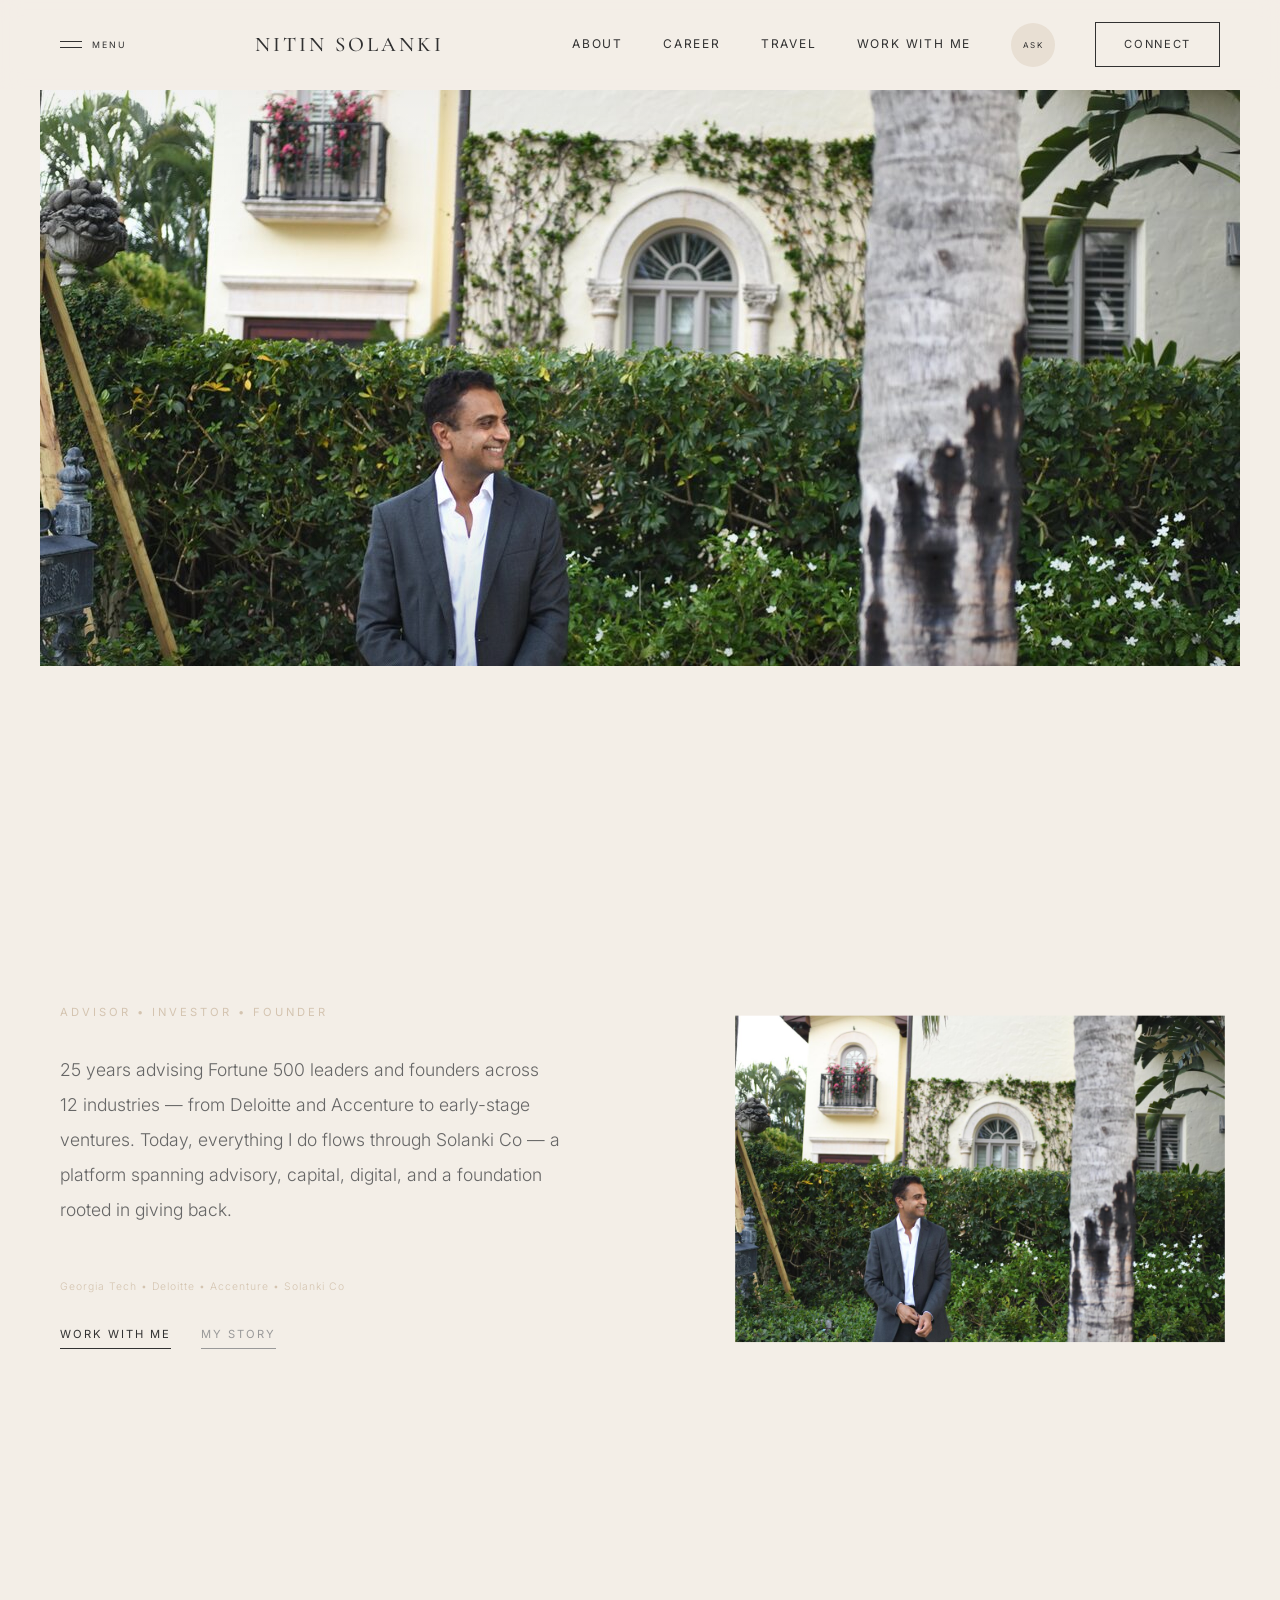
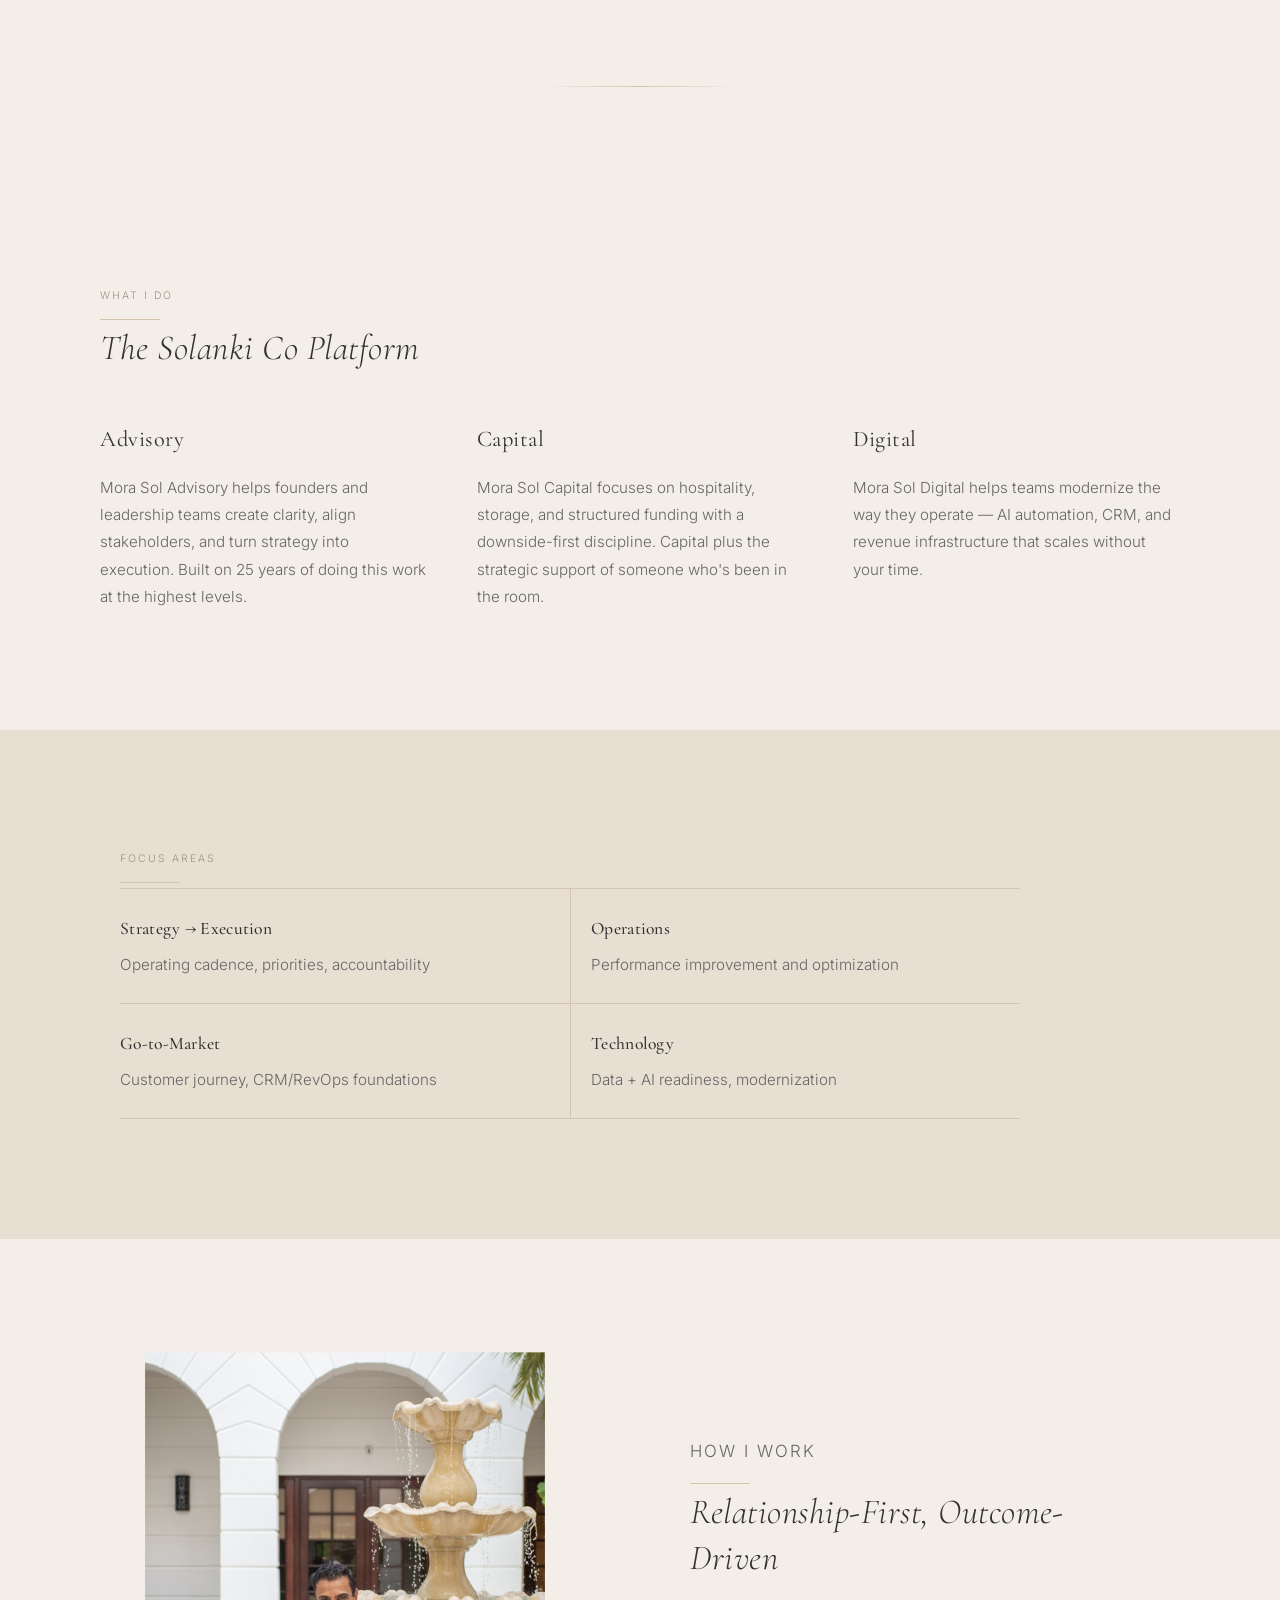
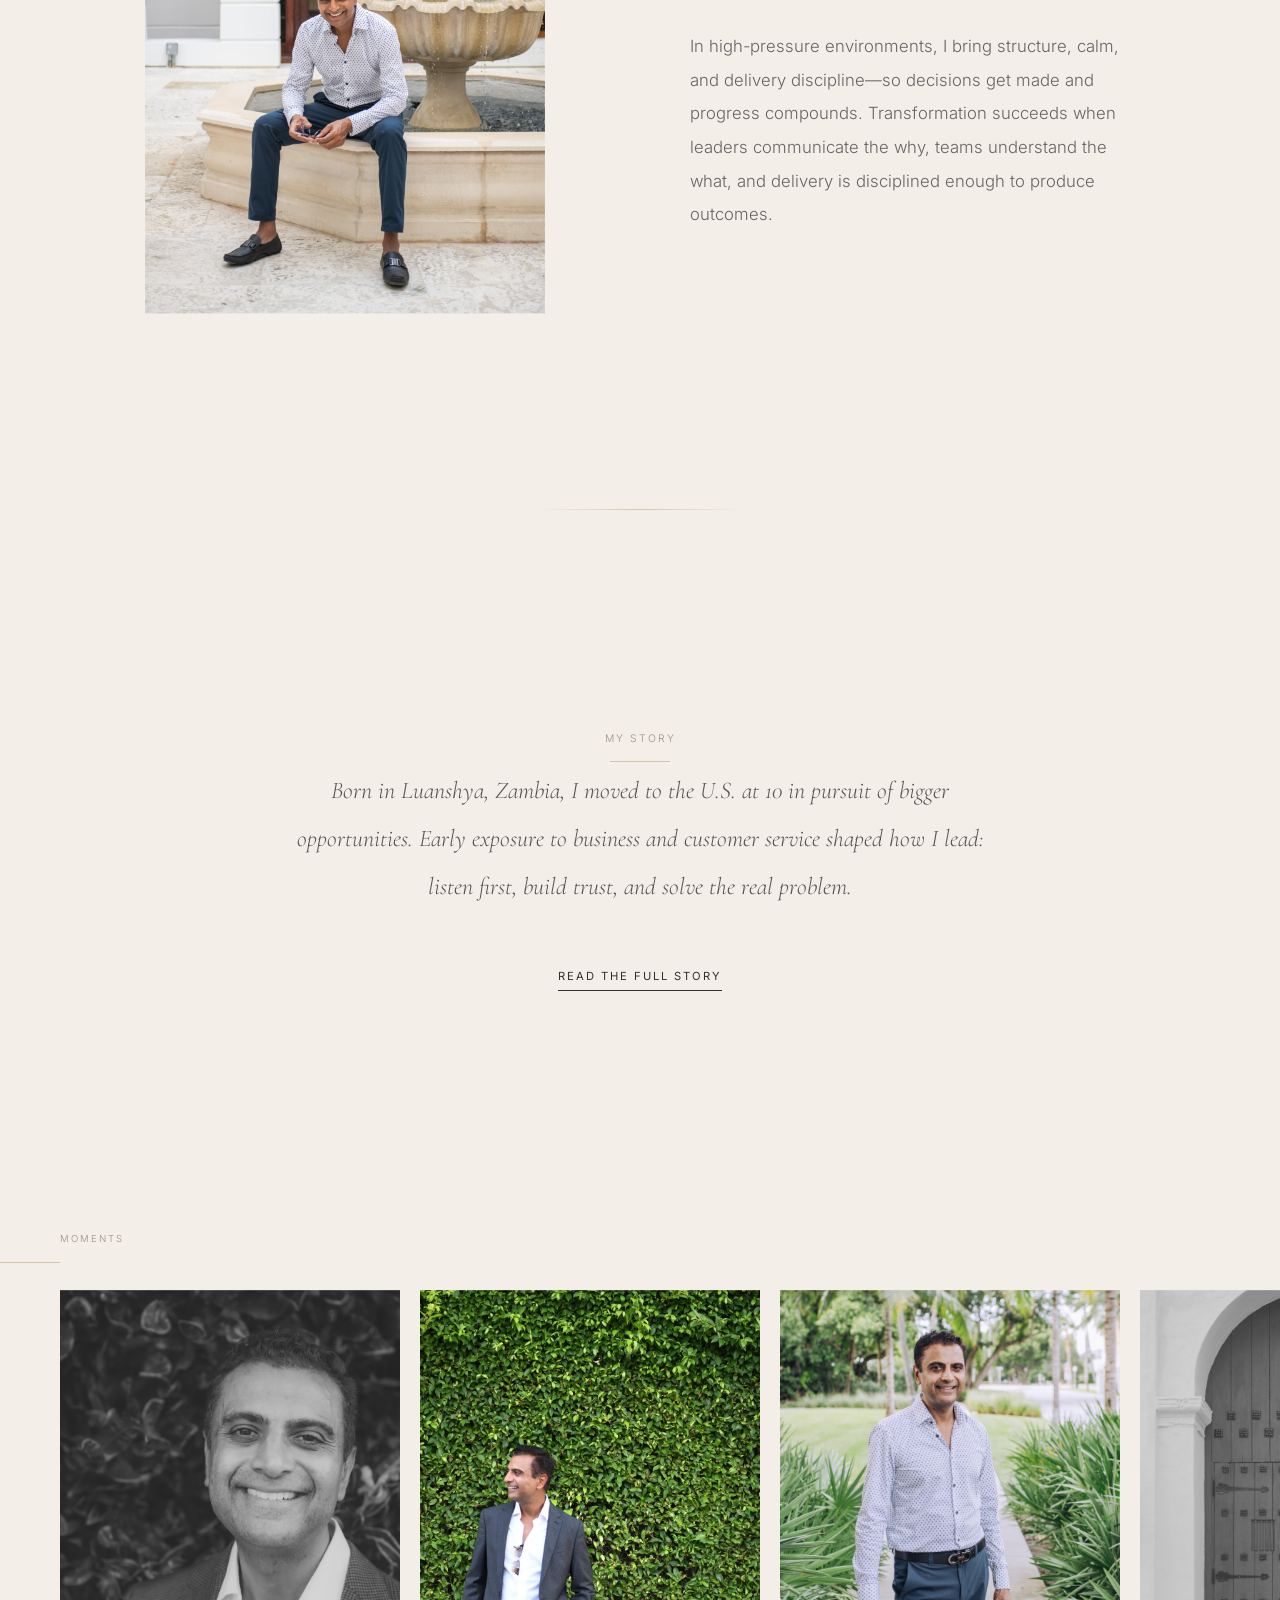
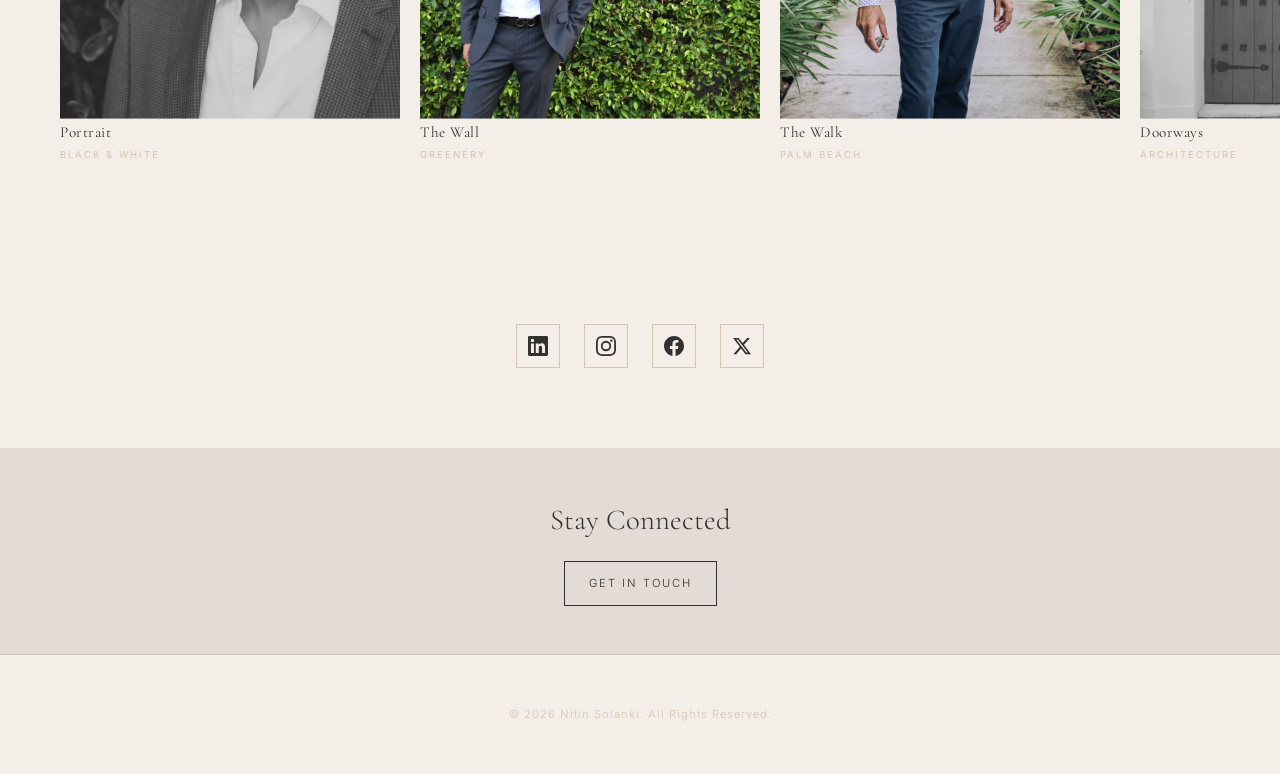
==== index.html @ db72699e "Add files via upload" ====
<!DOCTYPE html>
<html lang="en">
<head>
    <meta charset="UTF-8">
    <meta name="viewport" content="width=device-width, initial-scale=1.0">
    <title>Nitin Solanki – Advisor, Investor & Founder</title>
    <meta name="description" content="25 years advising Fortune 500 leaders and founders across strategy, operations, and transformation. Founder of Solanki Co — a platform of focused ventures across advisory, capital, and impact.">
    <meta property="og:title" content="Nitin Solanki – Advisor, Investor & Founder">
    <meta property="og:description" content="25 years advising Fortune 500 leaders and founders across strategy, operations, and transformation. Founder of Solanki Co.">
    <meta property="og:type" content="website">
    <meta name="twitter:card" content="summary_large_image">
    <meta name="twitter:title" content="Nitin Solanki – Advisor, Investor & Founder">
    <meta name="twitter:description" content="25 years in consulting. Founder of Solanki Co — advisory, capital, and digital transformation for founders and leaders.">
    <meta name="twitter:image" content="https://www.nitinsolanki.com/images/hero.jpg">
    <meta name="robots" content="index, follow">
    <meta property="og:url" content="https://www.nitinsolanki.com/">
    <meta property="og:image" content="https://www.nitinsolanki.com/images/hero.jpg">
    <link rel="canonical" href="https://www.nitinsolanki.com/">
    <link rel="icon" type="image/svg+xml" href="favicon.svg">
    <script type="application/ld+json">
    {
      "@context": "https://schema.org",
      "@type": "Person",
      "name": "Nitin Solanki",
      "url": "https://www.nitinsolanki.com",
      "jobTitle": "Director",
      "worksFor": { "@type": "Organization", "name": "Astound Digital" },
      "description": "Advisor, Investor, and Founder of Solanki Co. 25+ years of global management consulting across 12 industries and 40+ Fortune 500 clients.",
      "knowsAbout": ["Strategy", "Enterprise Transformation", "CRM", "Salesforce", "Data Architecture", "Go-to-Market", "Program Management"],
      "alumniOf": [
        { "@type": "CollegeOrUniversity", "name": "Georgia Institute of Technology" },
        { "@type": "EducationalOrganization", "name": "Harvard Business School Online" }
      ],
      "sameAs": [
        "https://www.linkedin.com/in/nitinsolanki"
      ],
      "address": { "@type": "PostalAddress", "addressRegion": "FL", "addressCountry": "US" }
    }
    </script>
    <link rel="preconnect" href="https://fonts.googleapis.com">
    <link rel="preconnect" href="https://fonts.gstatic.com" crossorigin>
    <link href="https://fonts.googleapis.com/css2?family=Cormorant+Garamond:ital,wght@0,300;0,400;0,500;0,600;1,300;1,400&family=Inter:wght@300;400;500&display=swap" rel="stylesheet">
    <style>
        /* ===== AMAN BRAND COLORS ===== */
        :root {
            --primary-bg: #F3EEE7;
            --primary-text: #313131;
            --warm-taupe: #D4C4B0;
            --soft-sand: #E8DFD3;
            --accent-dark: #000000;
        }

        /* ===== SCREEN READER ONLY ===== */
        .sr-only {
            position: absolute;
            width: 1px;
            height: 1px;
            padding: 0;
            margin: -1px;
            overflow: hidden;
            clip: rect(0, 0, 0, 0);
            white-space: nowrap;
            border-width: 0;
        }

        /* ===== LOADING SCREEN ===== */
        .loading-screen {
            position: fixed;
            top: 0;
            left: 0;
            width: 100%;
            height: 100vh;
            background: var(--primary-bg);
            display: flex;
            flex-direction: column;
            justify-content: center;
            align-items: center;
            z-index: 9999;
            transition: opacity 0.6s cubic-bezier(0.4, 0, 0.2, 1), visibility 0.6s cubic-bezier(0.4, 0, 0.2, 1);
        }

        .loading-screen.hidden {
            opacity: 0;
            visibility: hidden;
        }

        .loading-logo {
            font-family: 'Cormorant Garamond', Georgia, serif;
            font-size: 1.8rem;
            font-weight: 400;
            letter-spacing: 4px;
            text-transform: uppercase;
            color: var(--primary-text);
            opacity: 0;
            animation: logoFadeIn 1.2s ease forwards;
        }

        .loading-line {
            width: 60px;
            height: 1px;
            background: var(--warm-taupe);
            margin-top: 30px;
            transform: scaleX(0);
            animation: lineExpand 1s ease 0.4s forwards;
        }

        @keyframes logoFadeIn {
            0% {
                opacity: 0;
                transform: translateY(10px);
            }
            100% {
                opacity: 1;
                transform: translateY(0);
            }
        }

        @keyframes lineExpand {
            0% {
                transform: scaleX(0);
            }
            100% {
                transform: scaleX(1);
            }
        }

        /* ===== SCROLL ANIMATIONS ===== */
        .fade-in {
            opacity: 0;
            transform: translateY(30px);
            transition: opacity 0.8s cubic-bezier(0.4, 0, 0.2, 1), transform 0.8s cubic-bezier(0.4, 0, 0.2, 1);
        }

        .fade-in.visible {
            opacity: 1;
            transform: translateY(0);
        }

        .fade-in-left {
            opacity: 0;
            transform: translateX(-40px);
            transition: opacity 0.8s cubic-bezier(0.4, 0, 0.2, 1), transform 0.8s cubic-bezier(0.4, 0, 0.2, 1);
        }

        .fade-in-left.visible {
            opacity: 1;
            transform: translateX(0);
        }

        .fade-in-right {
            opacity: 0;
            transform: translateX(40px);
            transition: opacity 0.8s cubic-bezier(0.4, 0, 0.2, 1), transform 0.8s cubic-bezier(0.4, 0, 0.2, 1);
        }

        .fade-in-right.visible {
            opacity: 1;
            transform: translateX(0);
        }

        /* Staggered animations for grid items */
        .stagger-item {
            opacity: 0;
            transform: translateY(20px);
            transition: opacity 0.6s cubic-bezier(0.4, 0, 0.2, 1), transform 0.6s cubic-bezier(0.4, 0, 0.2, 1);
        }

        .stagger-item.visible {
            opacity: 1;
            transform: translateY(0);
        }

        .stagger-item:nth-child(1) { transition-delay: 0s; }
        .stagger-item:nth-child(2) { transition-delay: 0.1s; }
        .stagger-item:nth-child(3) { transition-delay: 0.2s; }
        .stagger-item:nth-child(4) { transition-delay: 0.3s; }

        /* ===== ENHANCED HOVER ANIMATIONS ===== */
        /* Brand: "Subtle -- slight opacity change or underline animation, never aggressive transforms" */
        /* Brand: "Shadows: Avoided -- flatness and subtlety preferred over depth effects" */
        .hover-lift {
            transition: opacity 0.4s cubic-bezier(0.4, 0, 0.2, 1);
        }

        .hover-lift:hover {
            opacity: 0.7;
        }

        .hover-underline {
            position: relative;
        }

        .hover-underline::after {
            content: '';
            position: absolute;
            bottom: -2px;
            left: 0;
            width: 0;
            height: 1px;
            background: currentColor;
            transition: width 0.4s cubic-bezier(0.4, 0, 0.2, 1);
        }

        .hover-underline:hover::after {
            width: 100%;
        }

        /* ===== PARALLAX IMAGES ===== */
        .parallax-container {
            overflow: hidden;
            position: relative;
        }

        .parallax-image {
            transition: transform 0.1s ease-out;
            will-change: transform;
        }

        /* ===== SIGNATURE HORIZONTAL LINE MOTIFS ===== */
        .line-accent {
            position: relative;
        }

        .line-accent::before {
            content: '';
            position: absolute;
            left: 0;
            bottom: -15px;
            width: 60px;
            height: 1px;
            background: var(--warm-taupe);
            transform: scaleX(0);
            transform-origin: left;
            transition: transform 1s cubic-bezier(0.25, 0.46, 0.45, 0.94);
        }

        .line-accent.visible::before {
            transform: scaleX(1);
        }

        /* Centered line accent variant */
        .line-accent-center::before {
            left: 50%;
            transform: translateX(-50%) scaleX(0);
        }

        .line-accent-center.visible::before {
            transform: translateX(-50%) scaleX(1);
        }

        /* Section divider lines */
        .section-divider {
            width: 100%;
            height: 1px;
            background: linear-gradient(90deg, transparent, var(--warm-taupe), transparent);
            margin: 80px auto;
            max-width: 200px;
            opacity: 0;
            transform: scaleX(0);
            transition: opacity 0.8s cubic-bezier(0.4, 0, 0.2, 1), transform 1.2s cubic-bezier(0.25, 0.46, 0.45, 0.94);
        }

        .section-divider.visible {
            opacity: 1;
            transform: scaleX(1);
        }

        /* Animated extending line from headers */
        .extending-line {
            position: relative;
            display: inline-block;
        }

        .extending-line::after {
            content: '';
            position: absolute;
            right: -80px;
            top: 50%;
            width: 60px;
            height: 1px;
            background: var(--warm-taupe);
            transform: scaleX(0);
            transform-origin: left;
            transition: transform 0.8s cubic-bezier(0.25, 0.46, 0.45, 0.94) 0.3s;
        }

        .extending-line.visible::after {
            transform: scaleX(1);
        }

        /* ===== CUSTOM CURSOR ===== */
        .custom-cursor {
            position: fixed;
            width: 20px;
            height: 20px;
            border: 1px solid var(--warm-taupe);
            border-radius: 0;
            pointer-events: none;
            z-index: 10000;
            opacity: 0;
            transform: translate(-50%, -50%) scale(1);
            transition: opacity 0.4s cubic-bezier(0.4, 0, 0.2, 1), transform 0.2s cubic-bezier(0.4, 0, 0.2, 1), border-color 0.3s cubic-bezier(0.4, 0, 0.2, 1);
        }

        .custom-cursor.visible {
            opacity: 0.7;
        }

        .custom-cursor.hover {
            transform: translate(-50%, -50%) scale(1.4);
            border-color: var(--primary-text);
            opacity: 0.5;
        }

        .custom-cursor.click {
            transform: translate(-50%, -50%) scale(0.9);
        }

        /* Cursor dot (inner) */
        .cursor-dot {
            position: fixed;
            width: 3px;
            height: 3px;
            background: var(--warm-taupe);
            border-radius: 0;
            pointer-events: none;
            z-index: 10001;
            opacity: 0;
            transform: translate(-50%, -50%);
            transition: opacity 0.3s cubic-bezier(0.4, 0, 0.2, 1);
        }

        .cursor-dot.visible {
            opacity: 1;
        }

        /* Hide custom cursor on touch devices */
        @media (hover: none) and (pointer: coarse) {
            .custom-cursor,
            .cursor-dot {
                display: none !important;
            }
        }

        /* ===== TEXT REVEAL ANIMATIONS ===== */
        .text-reveal {
            overflow: hidden;
        }

        .text-reveal-inner {
            display: inline-block;
            transform: translateY(100%);
            opacity: 0;
            transition: transform 0.8s cubic-bezier(0.25, 0.46, 0.45, 0.94), opacity 0.8s cubic-bezier(0.4, 0, 0.2, 1);
        }

        .text-reveal.visible .text-reveal-inner {
            transform: translateY(0);
            opacity: 1;
        }

        /* Staggered word reveal */
        .word-reveal .word {
            display: inline-block;
            overflow: hidden;
            margin-right: 0.25em;
        }

        .word-reveal .word-inner {
            display: inline-block;
            transform: translateY(110%);
            transition: transform 0.6s cubic-bezier(0.25, 0.46, 0.45, 0.94);
        }

        .word-reveal.visible .word-inner {
            transform: translateY(0);
        }

        /* Character reveal animation */
        .char-reveal .char {
            display: inline-block;
            opacity: 0;
            transform: translateY(30px);
            transition: transform 0.5s cubic-bezier(0.25, 0.46, 0.45, 0.94), opacity 0.5s cubic-bezier(0.4, 0, 0.2, 1);
        }

        .char-reveal.visible .char {
            opacity: 1;
            transform: translateY(0);
        }

        /* Fade up with blur */
        .fade-blur {
            opacity: 0;
            transform: translateY(20px);
            filter: blur(5px);
            transition: opacity 0.8s cubic-bezier(0.4, 0, 0.2, 1), transform 0.8s cubic-bezier(0.4, 0, 0.2, 1), filter 0.8s cubic-bezier(0.4, 0, 0.2, 1);
        }

        .fade-blur.visible {
            opacity: 1;
            transform: translateY(0);
            filter: blur(0);
        }

        /* ===== SMOOTH SCROLL ENHANCEMENT ===== */
        html {
            scroll-behavior: smooth;
        }

        /* ===== VIDEO HERO ===== */
        .video-hero {
            position: relative;
            width: 100%;
            padding: 80px 15px 15px;
            background: var(--primary-bg);
        }

        .video-hero-inner {
            position: relative;
            width: 100%;
            height: 41vh;
            overflow: hidden;
        }

        .video-hero video {
            width: 100%;
            height: 100%;
            object-fit: cover;
            object-position: center center;
        }

        .video-hero-overlay {
            position: absolute;
            top: 0;
            left: 0;
            width: 100%;
            height: 100%;
            background: linear-gradient(
                to bottom,
                rgba(0, 0, 0, 0.05) 0%,
                rgba(0, 0, 0, 0) 30%,
                rgba(0, 0, 0, 0) 70%,
                rgba(0, 0, 0, 0.15) 100%
            );
            pointer-events: none;
        }

        /* Aman-inspired A — crossbar-less chevron */
        .logo-a {
            position: relative;
            display: inline-block;
            color: transparent;
        }

        .logo-a::after {
            content: '';
            position: absolute;
            top: 0.08em;
            left: 5%;
            width: 90%;
            height: 0.75em;
            background-image: url("data:image/svg+xml,%3Csvg xmlns='http://www.w3.org/2000/svg' viewBox='0 0 14 20'%3E%3Cline x1='7' y1='0.5' x2='0.5' y2='19.5' stroke='%23313131' stroke-width='1.1'/%3E%3Cline x1='7' y1='0.5' x2='13.5' y2='19.5' stroke='%23313131' stroke-width='1.1'/%3E%3C/svg%3E");
            background-size: contain;
            background-repeat: no-repeat;
            background-position: center;
        }

        .scroll-indicator {
            position: absolute;
            bottom: 15px;
            left: 50%;
            transform: translateX(-50%);
            z-index: 10;
            animation: scrollBounce 2s ease-in-out infinite;
        }

        .scroll-indicator span {
            display: block;
            width: 1px;
            height: 30px;
            background: rgba(255, 255, 255, 0.5);
        }

        @keyframes scrollBounce {
            0%, 100% { transform: translateX(-50%) translateY(0); opacity: 1; }
            50% { transform: translateX(-50%) translateY(10px); opacity: 0.5; }
        }

        @media (min-width: 768px) {
            .video-hero {
                padding: 90px 30px 30px;
            }

            .video-hero-inner {
                height: 53vh;
            }

            .scroll-indicator {
                bottom: 45px;
            }

            .scroll-indicator span {
                height: 40px;
            }
        }

        @media (min-width: 1024px) {
            .video-hero {
                padding: 90px 40px 40px;
            }

            .video-hero-inner {
                height: 64vh;
            }

            .scroll-indicator {
                bottom: 55px;
            }
        }

        /* ===== RESET & BASE (Mobile First) ===== */
        * {
            margin: 0;
            padding: 0;
            box-sizing: border-box;
        }

        html {
            scroll-behavior: smooth;
        }

        body {
            font-family: 'Inter', -apple-system, BlinkMacSystemFont, sans-serif;
            background-color: var(--primary-bg);
            color: var(--primary-text);
            line-height: 1.7;
            font-weight: 300;
            font-size: 16px;
        }

        /* Typography - Serif for headlines (Lyon Display equivalent) */
        h1, h2, h3, h4 {
            font-family: 'Cormorant Garamond', Georgia, serif;
            font-weight: 300;
            letter-spacing: 0.5px;
        }

        h1 { font-weight: 200; }
        h2 { font-weight: 300; font-style: italic; }

        img {
            max-width: 100%;
            height: auto;
            display: block;
        }

        /* ===== HEADER - AMAN STYLE (Mobile First) ===== */
        /* Structure: Hamburger (left) - Logo (center) - Reserve (right) */
        header {
            position: fixed;
            top: 0;
            left: 0;
            right: 0;
            z-index: 1000;
            padding: 18px 20px;
            display: grid;
            grid-template-columns: auto 1fr auto;
            align-items: center;
            gap: 12px;
            background: rgba(243, 238, 231, 0.95);
            backdrop-filter: blur(10px);
            transition: all 0.4s cubic-bezier(0.4, 0, 0.2, 1);
        }

        header.scrolled {
            background: rgba(243, 238, 231, 0.98);
            border-bottom: 1px solid rgba(212, 196, 176, 0.3);
        }

        /* Hamburger Menu Button — Aman Style */
        .hamburger {
            display: flex;
            align-items: center;
            gap: 10px;
            background: none;
            border: none;
            cursor: pointer;
            padding: 0;
            z-index: 1001;
        }

        .hamburger-lines {
            display: flex;
            flex-direction: column;
            justify-content: center;
            width: 20px;
            height: 14px;
        }

        .hamburger-lines span {
            display: block;
            width: 100%;
            height: 1px;
            background: var(--primary-text);
            transition: all 0.3s cubic-bezier(0.4, 0, 0.2, 1);
        }

        .hamburger-lines span:first-child {
            margin-bottom: 5px;
        }

        .hamburger-label {
            font-family: 'Inter', sans-serif;
            font-size: 0.55rem;
            font-weight: 400;
            letter-spacing: 2px;
            text-transform: uppercase;
            color: var(--primary-text);
            display: none;
        }

        .hamburger.active .hamburger-lines span:first-child {
            transform: rotate(45deg) translate(2px, 2px);
        }

        .hamburger.active .hamburger-lines span:last-child {
            transform: rotate(-45deg) translate(2px, -2px);
        }

        .hamburger.active .hamburger-label {
            visibility: hidden;
        }

        /* Logo - Centered */
        .logo {
            font-family: 'Cormorant Garamond', Georgia, serif;
            font-size: 1rem;
            font-weight: 500;
            letter-spacing: 2px;
            text-transform: uppercase;
            color: var(--primary-text);
            text-decoration: none;
            text-align: center;
            justify-self: center;
            white-space: nowrap;
        }

        /* Reserve Button - Right */
        .header-cta {
            display: flex;
            justify-content: flex-end;
        }

        .reserve-btn {
            display: inline-flex;
            align-items: center;
            justify-content: center;
            color: var(--primary-text);
            background: transparent;
            border: 1px solid var(--primary-text);
            text-decoration: none;
            font-size: 0.6rem;
            font-weight: 400;
            letter-spacing: 0.15em;
            text-transform: uppercase;
            padding: 12px 24px;
            min-height: 44px;
            white-space: nowrap;
            transition: opacity 0.4s cubic-bezier(0.4, 0, 0.2, 1);
        }

        .reserve-btn:hover {
            background: var(--primary-text);
            color: var(--primary-bg);
        }

        /* Full-Screen Navigation Overlay */
        .nav-overlay {
            position: fixed;
            top: 0;
            left: 0;
            width: 100%;
            height: 100vh;
            background: var(--primary-bg);
            z-index: 999;
            display: flex;
            flex-direction: column;
            justify-content: center;
            align-items: center;
            opacity: 0;
            visibility: hidden;
            transition: opacity 0.4s cubic-bezier(0.4, 0, 0.2, 1), visibility 0.4s cubic-bezier(0.4, 0, 0.2, 1);
        }

        .nav-overlay.active {
            opacity: 1;
            visibility: visible;
        }

        .nav-overlay nav {
            display: flex;
            flex-direction: column;
            align-items: center;
            gap: 35px;
        }

        .nav-overlay nav a {
            font-family: 'Cormorant Garamond', Georgia, serif;
            font-size: 2rem;
            font-weight: 300;
            color: var(--primary-text);
            text-decoration: none;
            letter-spacing: 0.15em;
            transition: opacity 0.3s cubic-bezier(0.4, 0, 0.2, 1);
        }

        .nav-overlay nav a:hover {
            opacity: 0.5;
        }

        .nav-social {
            position: absolute;
            bottom: 60px;
            display: flex;
            gap: 30px;
        }

        .nav-social a {
            font-size: 0.7rem;
            font-weight: 400;
            letter-spacing: 2px;
            text-transform: uppercase;
            color: var(--warm-taupe);
            text-decoration: none;
            transition: color 0.3s cubic-bezier(0.4, 0, 0.2, 1);
        }

        .nav-social a:hover {
            color: var(--primary-text);
        }

        /* Desktop Navigation Links (hidden on mobile) */
        .desktop-nav {
            display: none;
        }

        /* ===== HERO (Mobile First) ===== */
        .hero {
            min-height: 100vh;
            display: flex;
            flex-direction: column;
            justify-content: center;
            padding: 100px 20px 60px;
        }

        .hero-container {
            display: flex;
            flex-direction: column;
            gap: 40px;
            max-width: 1200px;
            margin: 0 auto;
            width: 100%;
        }

        .hero-content {
            text-align: center;
            order: 2;
        }

        .hero-eyebrow {
            font-size: 0.65rem;
            font-weight: 400;
            letter-spacing: 2px;
            text-transform: uppercase;
            color: var(--warm-taupe);
            margin-bottom: 20px;
        }

        .hero-name {
            font-family: 'Cormorant Garamond', Georgia, serif;
            font-size: 2.5rem;
            font-weight: 200;
            letter-spacing: -0.02em;
            margin-bottom: 25px;
            line-height: 1.2;
            color: var(--primary-text);
        }

        .hero-description {
            font-size: 1rem;
            font-weight: 300;
            line-height: 1.9;
            color: #666;
            margin-bottom: 35px;
            max-width: 500px;
            margin-left: auto;
            margin-right: auto;
        }

        .hero-cta {
            display: inline-block;
            font-size: 0.7rem;
            font-weight: 400;
            letter-spacing: 2px;
            text-transform: uppercase;
            color: var(--primary-text);
            text-decoration: none;
            padding-bottom: 5px;
            position: relative;
            transition: color 0.4s cubic-bezier(0.4, 0, 0.2, 1);
        }

        .hero-cta::after {
            content: '';
            position: absolute;
            bottom: 0;
            left: 0;
            width: 100%;
            height: 1px;
            background: var(--primary-text);
            transform: scaleX(1);
            transform-origin: left;
            transition: transform 0.4s cubic-bezier(0.4, 0, 0.2, 1), background-color 0.4s cubic-bezier(0.4, 0, 0.2, 1);
        }

        .hero-cta:hover {
            color: var(--warm-taupe);
        }

        .hero-cta:hover::after {
            background: var(--warm-taupe);
        }

        .hero-cta-secondary {
            color: #999;
        }

        .hero-cta-secondary::after {
            background: #999;
        }

        .hero-cta-secondary:hover {
            color: var(--warm-taupe);
        }

        .hero-ctas {
            display: flex;
            gap: 30px;
            align-items: center;
        }

        .hero-proof {
            font-family: 'Inter', sans-serif;
            font-size: 0.65rem;
            font-weight: 300;
            letter-spacing: 1px;
            color: var(--warm-taupe);
            margin-bottom: 30px;
        }

        .hero-image-wrapper {
            order: 1;
            display: flex;
            justify-content: center;
        }

        .hero-image {
            width: 100%;
            max-width: 350px;
            object-fit: contain;
        }

        /* ===== SECTIONS (Mobile First) ===== */
        .section {
            padding: 60px 20px;
            max-width: 1200px;
            margin: 0 auto;
        }

        .section-eyebrow {
            font-size: 0.6rem;
            font-weight: 300;
            letter-spacing: 2px;
            text-transform: uppercase;
            color: #9B9183;
            margin-bottom: 20px;
        }

        .section-title {
            font-family: 'Cormorant Garamond', Georgia, serif;
            font-size: 1.8rem;
            font-weight: 300;
            font-style: italic;
            letter-spacing: 0.5px;
            margin-bottom: 35px;
            color: var(--primary-text);
            line-height: 1.3;
        }

        /* ===== SERVICES (Mobile First) ===== */
        .services-grid {
            display: flex;
            flex-direction: column;
            gap: 40px;
        }

        .service-card h3 {
            font-family: 'Cormorant Garamond', Georgia, serif;
            font-size: 1.3rem;
            font-weight: 400;
            letter-spacing: 0.5px;
            margin-bottom: 15px;
            color: var(--primary-text);
        }

        .service-card p {
            font-size: 0.95rem;
            font-weight: 300;
            line-height: 1.8;
            color: #666;
        }

        /* ===== FOCUS AREAS (Mobile First) ===== */
        .focus-areas {
            background: var(--soft-sand);
            padding: 60px 20px;
        }

        .focus-list {
            display: flex;
            flex-direction: column;
            gap: 0;
        }

        .focus-item {
            font-size: 0.95rem;
            font-weight: 300;
            color: #666;
            padding: 20px 0;
            border-bottom: 1px solid var(--warm-taupe);
        }

        .focus-item:first-child {
            border-top: 1px solid var(--warm-taupe);
        }

        .focus-item strong {
            font-weight: 500;
            color: var(--primary-text);
            display: block;
            margin-bottom: 8px;
            font-family: 'Cormorant Garamond', Georgia, serif;
            font-size: 1.1rem;
            letter-spacing: 0.3px;
        }

        /* ===== HOW I WORK (Mobile First) ===== */
        .how-section {
            display: flex;
            flex-direction: column;
            gap: 40px;
        }

        .how-image {
            width: 100%;
            object-fit: contain;
            max-height: 400px;
        }

        .how-content {
            max-width: 100%;
        }

        .how-content p {
            font-size: 1rem;
            font-weight: 300;
            line-height: 1.9;
            color: #666;
        }

        /* ===== STORY (Mobile First) ===== */
        .story-section {
            background: var(--primary-bg);
            padding: 80px 20px;
            text-align: center;
        }

        .story-content {
            max-width: 600px;
            margin: 0 auto;
        }

        .story-text {
            font-family: 'Cormorant Garamond', Georgia, serif;
            font-size: 1.25rem;
            font-weight: 300;
            line-height: 1.9;
            color: #555;
            margin-bottom: 35px;
            font-style: italic;
        }

        .story-link {
            display: inline-block;
            font-size: 0.7rem;
            font-weight: 400;
            letter-spacing: 2px;
            text-transform: uppercase;
            color: var(--primary-text);
            text-decoration: none;
            padding-bottom: 5px;
            position: relative;
            transition: color 0.4s cubic-bezier(0.4, 0, 0.2, 1);
        }

        .story-link::after {
            content: '';
            position: absolute;
            bottom: 0;
            left: 0;
            width: 100%;
            height: 1px;
            background: var(--primary-text);
            transform: scaleX(1);
            transform-origin: left;
            transition: transform 0.4s cubic-bezier(0.4, 0, 0.2, 1), background-color 0.4s cubic-bezier(0.4, 0, 0.2, 1);
        }

        .story-link:hover {
            color: var(--warm-taupe);
        }

        .story-link:hover::after {
            background: var(--warm-taupe);
        }

        /* ===== SCROLLING PHOTO STRIP (Janu-inspired) ===== */
        .scroll-strip {
            padding: 80px 0 60px;
            background: var(--primary-bg);
            overflow: hidden;
        }

        .scroll-strip-eyebrow {
            font-size: 0.6rem;
            font-weight: 300;
            letter-spacing: 2px;
            text-transform: uppercase;
            color: #9B9183;
            padding: 0 20px;
            margin-bottom: 30px;
        }

        .scroll-strip-track {
            display: flex;
            gap: 12px;
            padding: 0 20px;
            overflow-x: auto;
            scroll-behavior: smooth;
            scrollbar-width: none;
            -ms-overflow-style: none;
            cursor: grab;
        }

        .scroll-strip-track::-webkit-scrollbar {
            display: none;
        }

        .scroll-strip-track:active {
            cursor: grabbing;
        }

        .scroll-strip-item {
            flex: 0 0 260px;
            position: relative;
            overflow: hidden;
        }

        .scroll-strip-item img {
            width: 100%;
            height: 320px;
            object-fit: cover;
            display: block;
            transition: transform 0.6s cubic-bezier(0.4, 0, 0.2, 1);
        }

        .scroll-strip-item:hover img {
            transform: scale(1.05);
        }

        .scroll-strip-label {
            margin-top: 12px;
        }

        .scroll-strip-title {
            font-family: 'Cormorant Garamond', Georgia, serif;
            font-size: 0.95rem;
            font-weight: 400;
            letter-spacing: 0.5px;
            color: var(--primary-text);
        }

        .scroll-strip-sub {
            font-size: 0.6rem;
            font-weight: 400;
            letter-spacing: 2px;
            text-transform: uppercase;
            color: var(--warm-taupe);
            margin-top: 2px;
        }

        /* ===== SOCIAL LINKS (Mobile First) ===== */
        .social-section {
            padding: 50px 20px;
            display: flex;
            flex-wrap: wrap;
            justify-content: center;
            gap: 24px;
            background: var(--primary-bg);
        }

        .social-icon {
            width: 44px;
            height: 44px;
            display: flex;
            align-items: center;
            justify-content: center;
            border: 1px solid var(--warm-taupe);
            text-decoration: none;
            transition: all 0.2s cubic-bezier(0.4, 0, 0.2, 1);
        }

        .social-icon svg {
            width: 20px;
            height: 20px;
            fill: var(--primary-text);
            transition: fill 0.2s cubic-bezier(0.4, 0, 0.2, 1);
        }

        .social-icon:hover {
            background: var(--primary-text);
            border-color: var(--primary-text);
            transform: scale(1.1);
        }

        .social-icon:hover svg {
            fill: var(--primary-bg);
        }

        /* ===== CONNECT BAND (Janu-inspired newsletter section) ===== */
        .connect-band {
            background: #E2DBD6;
            padding: 48px 20px;
            text-align: center;
        }

        .connect-band-title {
            font-family: 'Cormorant Garamond', Georgia, serif;
            font-size: 1.8rem;
            color: var(--primary-text);
            margin-bottom: 16px;
            font-weight: 300;
        }

        .connect-band-link {
            display: inline-block;
            padding: 12px 24px;
            border: 1px solid var(--primary-text);
            color: var(--primary-text);
            text-decoration: none;
            font-size: 0.7rem;
            letter-spacing: 2px;
            text-transform: uppercase;
            transition: all 0.3s cubic-bezier(0.4, 0, 0.2, 1);
        }

        .connect-band-link:hover {
            background: var(--primary-text);
            color: var(--primary-bg);
        }

        /* ===== FOOTER (Mobile First) ===== */
        footer {
            padding: 40px 20px;
            text-align: center;
            font-size: 0.7rem;
            font-weight: 300;
            color: var(--warm-taupe);
            letter-spacing: 1px;
            background: var(--primary-bg);
            border-top: 1px solid var(--warm-taupe);
        }

        /* ========================================
           TABLET STYLES (min-width: 768px)
           ======================================== */
        @media (min-width: 768px) {
            header {
                padding: 20px 40px;
                grid-template-columns: auto 1fr auto;
                gap: 20px;
            }

            .hamburger-label {
                display: block;
            }

            .logo {
                font-size: 1.2rem;
            }

            .reserve-btn {
                font-size: 0.65rem;
                padding: 11px 20px;
            }

            .nav-overlay nav a {
                font-size: 2.5rem;
            }

            .hero {
                padding: 120px 40px 80px;
            }

            .hero-name {
                font-size: 3rem;
            }

            .hero-image {
                max-width: 400px;
            }

            .section {
                padding: 80px 40px;
            }

            .section-title {
                font-size: 2rem;
            }

            .services-grid {
                display: grid;
                grid-template-columns: repeat(2, 1fr);
                gap: 40px;
            }

            .focus-areas {
                padding: 80px 40px;
            }

            .focus-list {
                display: grid;
                grid-template-columns: repeat(2, 1fr);
                gap: 0;
                max-width: 800px;
            }

            .focus-item {
                padding: 25px 20px 25px 0;
            }

            .focus-item:nth-child(even) {
                padding-left: 20px;
                padding-right: 0;
                border-left: 1px solid var(--warm-taupe);
            }

            .focus-item:nth-child(1),
            .focus-item:nth-child(2) {
                border-top: 1px solid var(--warm-taupe);
            }

            .how-section {
                display: grid;
                grid-template-columns: 1fr 1fr;
                gap: 60px;
                align-items: center;
            }

            .how-image {
                max-height: 500px;
            }

            .story-section {
                padding: 100px 40px;
            }

            .story-text {
                font-size: 1.4rem;
            }

            .social-section {
                padding: 60px 40px;
                gap: 24px;
            }

            .scroll-strip { padding: 100px 0 80px; }
            .scroll-strip-eyebrow { padding: 0 40px; margin-bottom: 35px; }
            .scroll-strip-track { gap: 16px; padding: 0 40px; }
            .scroll-strip-item { flex: 0 0 300px; }
            .scroll-strip-item img { height: 380px; }
        }

        /* ========================================
           DESKTOP STYLES (min-width: 1024px)
           ======================================== */
        @media (min-width: 1024px) {
            header {
                padding: 22px 60px;
                grid-template-columns: auto 1fr auto;
                gap: 20px;
            }

            .logo {
                font-size: 1.3rem;
                letter-spacing: 3px;
            }

            /* Show desktop nav on large screens */
            .desktop-nav {
                display: flex;
                align-items: center;
                gap: 40px;
                justify-self: end;
            }

            .desktop-nav a {
                color: var(--primary-text);
                text-decoration: none;
                font-size: 0.75rem;
                font-weight: 400;
                letter-spacing: 0.15em;
                text-transform: uppercase;
                transition: opacity 0.4s cubic-bezier(0.4, 0, 0.2, 1);
            }

            .desktop-nav a:hover {
                opacity: 0.5;
            }

            .desktop-nav .reserve-btn {
                font-size: 0.7rem;
                padding: 12px 28px;
                border-color: var(--primary-text);
            }

            /* Hide mobile CTA on desktop */
            .header-cta {
                display: none;
            }

            .hamburger-lines {
                width: 22px;
            }

            .nav-overlay nav a {
                font-size: 3rem;
            }

            .hero {
                padding: 140px 60px 100px;
            }

            .hero-container {
                display: grid;
                grid-template-columns: 1fr 1fr;
                gap: 80px;
                align-items: center;
            }

            .hero-content {
                text-align: left;
                order: 1;
                max-width: 550px;
            }

            .hero-eyebrow {
                font-size: 0.7rem;
                letter-spacing: 3px;
                margin-bottom: 30px;
            }

            .hero-name {
                font-size: 4.5rem;
                letter-spacing: -0.02em;
                margin-bottom: 30px;
            }

            .hero-description {
                font-size: 1.1rem;
                line-height: 2;
                margin-bottom: 50px;
                margin-left: 0;
            }

            .hero-image-wrapper {
                order: 2;
                justify-content: flex-end;
            }

            .hero-image {
                max-width: 480px;
                max-height: 600px;
            }

            .section {
                padding: 120px 60px;
            }

            .section-eyebrow {
                font-size: 0.65rem;
            }

            .section-title {
                font-size: 2.2rem;
                margin-bottom: 50px;
            }

            .services-grid {
                grid-template-columns: repeat(3, 1fr);
                gap: 50px;
            }

            .service-card h3 {
                font-size: 1.4rem;
            }

            .focus-areas {
                padding: 120px 60px;
            }

            .focus-list {
                max-width: 900px;
            }

            .how-section {
                gap: 100px;
            }

            .how-image {
                max-height: 550px;
            }

            .how-content {
                max-width: 450px;
            }

            .how-content p {
                font-size: 1.05rem;
                line-height: 2;
            }

            .story-section {
                padding: 140px 60px;
            }

            .story-content {
                max-width: 700px;
            }

            .story-text {
                font-size: 1.5rem;
                line-height: 2;
                margin-bottom: 50px;
            }

            .social-section {
                padding: 80px 60px;
                gap: 24px;
            }

            .scroll-strip-eyebrow { padding: 0 60px; margin-bottom: 40px; }
            .scroll-strip-track { gap: 20px; padding: 0 60px; }
            .scroll-strip-item { flex: 0 0 340px; }
            .scroll-strip-item img { height: 420px; }

            footer {
                padding: 50px 60px;
            }
        }

        /* ========================================
           LARGE DESKTOP (min-width: 1440px)
           ======================================== */
        @media (min-width: 1440px) {
            .hero-name {
                font-size: 4rem;
            }

            .hero-container {
                gap: 100px;
            }

        }

        /* Body scroll lock when menu is open */
        body.menu-open {
            overflow: hidden;
        }
    </style>
</head>
<body>

    <!-- Loading Screen -->
    <div class="loading-screen">
        <span class="loading-logo">Nitin Solanki</span>
        <div class="loading-line"></div>
    </div>

    <!-- Header - Aman Style: Hamburger (left) | Logo (center) | Reserve (right) -->
    <header>
        <button class="hamburger" aria-label="Toggle menu" aria-expanded="false">
            <div class="hamburger-lines">
                <span></span>
                <span></span>
            </div>
            <span class="hamburger-label">Menu</span>
        </button>
        <a href="index.html" class="logo">Nitin Solanki</a>
        <div class="header-cta">
            <a href="https://www.linkedin.com/in/nitinsolanki" target="_blank" rel="noopener noreferrer" class="reserve-btn">Connect</a>
        </div>
        <!-- Desktop Navigation -->
        <nav class="desktop-nav">
            <a href="about.html">About</a>
            <a href="career.html">Career</a>
            <a href="travel.html">Travel</a>
            <a href="workwithme.html">Work With Me</a>
            <a href="https://www.linkedin.com/in/nitinsolanki" target="_blank" rel="noopener noreferrer" class="reserve-btn">Connect</a>
        </nav>
    </header>

    <!-- Full-Screen Navigation Overlay -->
    <div class="nav-overlay">
        <nav>
            <a href="about.html">About</a>
            <a href="career.html">Career</a>
            <a href="travel.html">Travel</a>
            <a href="workwithme.html">Work With Me</a>
            <a href="https://www.linkedin.com/in/nitinsolanki" target="_blank" rel="noopener noreferrer">Connect</a>
        </nav>
        <div class="nav-social">
            <a href="https://www.linkedin.com/in/nitinsolanki" target="_blank" rel="noopener noreferrer">LinkedIn</a>
            <a href="https://www.instagram.com/nitinsolanki" target="_blank" rel="noopener noreferrer">Instagram</a>
            <a href="https://x.com/nitinsolanki" target="_blank" rel="noopener noreferrer">X</a>
        </div>
    </div>

    <!-- Video Hero -->
    <section class="video-hero">
        <div class="video-hero-inner">
            <video autoplay muted loop playsinline poster="images/hero.jpg">
                <source src="videos/hero.mp4" type="video/mp4">
            </video>
            <div class="video-hero-overlay"></div>
            <div class="scroll-indicator">
                <span></span>
            </div>
        </div>
    </section>

    <!-- Hero Section -->
    <section class="hero">
        <div class="hero-container">
            <div class="hero-content fade-in-left">
                <h1 class="sr-only">Nitin Solanki</h1>
                <p class="hero-eyebrow">Advisor • Investor • Founder</p>
                <p class="hero-description">
                    25 years advising Fortune 500 leaders and founders across 12 industries — from Deloitte and Accenture to early-stage ventures. Today, everything I do flows through Solanki Co — a platform spanning advisory, capital, digital, and a foundation rooted in giving back.
                </p>
                <p class="hero-proof">Georgia Tech • Deloitte • Accenture • Solanki Co</p>
                <div class="hero-ctas">
                    <a href="workwithme.html" class="hero-cta">Work With Me</a>
                    <a href="about.html" class="hero-cta hero-cta-secondary">My Story</a>
                </div>
            </div>
            <div class="hero-image-wrapper fade-in-right">
                <img src="images/hero.jpg" alt="Nitin Solanki" class="hero-image">
            </div>
        </div>
    </section>

    <!-- Section Divider -->
    <div class="section-divider"></div>

    <!-- What I Do Section -->
    <section class="section" id="about">
        <p class="section-eyebrow fade-in line-accent">What I Do</p>
        <h2 class="section-title fade-in">The Solanki Co Platform</h2>
        <div class="services-grid">
            <div class="service-card stagger-item">
                <h3>Advisory</h3>
                <p>Mora Sol Advisory helps founders and leadership teams create clarity, align stakeholders, and turn strategy into execution. Built on 25 years of doing this work at the highest levels.</p>
            </div>
            <div class="service-card stagger-item">
                <h3>Capital</h3>
                <p>Mora Sol Capital focuses on hospitality, storage, and structured funding with a downside-first discipline. Capital plus the strategic support of someone who's been in the room.</p>
            </div>
            <div class="service-card stagger-item">
                <h3>Digital</h3>
                <p>Mora Sol Digital helps teams modernize the way they operate — AI automation, CRM, and revenue infrastructure that scales without your time.</p>
            </div>
        </div>
    </section>

    <!-- Focus Areas -->
    <section class="focus-areas">
        <div class="section" style="padding-top: 0; padding-bottom: 0;">
            <p class="section-eyebrow fade-in line-accent">Focus Areas</p>
            <div class="focus-list">
                <div class="focus-item stagger-item">
                    <strong>Strategy → Execution</strong>
                    Operating cadence, priorities, accountability
                </div>
                <div class="focus-item stagger-item">
                    <strong>Operations</strong>
                    Performance improvement and optimization
                </div>
                <div class="focus-item stagger-item">
                    <strong>Go-to-Market</strong>
                    Customer journey, CRM/RevOps foundations
                </div>
                <div class="focus-item stagger-item">
                    <strong>Technology</strong>
                    Data + AI readiness, modernization
                </div>
            </div>
        </div>
    </section>

    <!-- How I Work -->
    <section class="section">
        <div class="how-section">
            <img src="images/howework.jpg" alt="Nitin Solanki" class="how-image fade-in-left">
            <div class="how-content fade-in-right">
                <p class="section-eyebrow line-accent">How I Work</p>
                <h2 class="section-title">Relationship-First, Outcome-Driven</h2>
                <p>In high-pressure environments, I bring structure, calm, and delivery discipline—so decisions get made and progress compounds. Transformation succeeds when leaders communicate the why, teams understand the what, and delivery is disciplined enough to produce outcomes.</p>
            </div>
        </div>
    </section>

    <!-- Section Divider -->
    <div class="section-divider"></div>

    <!-- Story Teaser -->
    <section class="story-section" id="story">
        <div class="story-content fade-in">
            <p class="section-eyebrow line-accent line-accent-center">My Story</p>
            <p class="story-text">
                Born in Luanshya, Zambia, I moved to the U.S. at 10 in pursuit of bigger opportunities. Early exposure to business and customer service shaped how I lead: listen first, build trust, and solve the real problem.
            </p>
            <a href="about.html" class="story-link">Read the Full Story</a>
        </div>
    </section>

    <!-- Scrolling Photo Strip -->
    <section class="scroll-strip">
        <p class="scroll-strip-eyebrow fade-in line-accent">Moments</p>
        <div class="scroll-strip-track" id="scroll-strip-track">
            <div class="scroll-strip-item">
                <img src="images/gridphoto1.jpg" alt="Nitin Solanki — black and white portrait">
                <div class="scroll-strip-label">
                    <div class="scroll-strip-title">Portrait</div>
                    <div class="scroll-strip-sub">Black & White</div>
                </div>
            </div>
            <div class="scroll-strip-item">
                <img src="images/photo7.jpg" alt="Nitin Solanki — ivy wall">
                <div class="scroll-strip-label">
                    <div class="scroll-strip-title">The Wall</div>
                    <div class="scroll-strip-sub">Greenery</div>
                </div>
            </div>
            <div class="scroll-strip-item">
                <img src="images/varied4.jpg" alt="Walking through tropical gardens">
                <div class="scroll-strip-label">
                    <div class="scroll-strip-title">The Walk</div>
                    <div class="scroll-strip-sub">Palm Beach</div>
                </div>
            </div>
            <div class="scroll-strip-item">
                <img src="images/varied5.jpg" alt="Black and white portrait at arched doorway">
                <div class="scroll-strip-label">
                    <div class="scroll-strip-title">Doorways</div>
                    <div class="scroll-strip-sub">Architecture</div>
                </div>
            </div>
            <div class="scroll-strip-item">
                <img src="images/gridphoto2.jpg" alt="Nitin Solanki — courtyard">
                <div class="scroll-strip-label">
                    <div class="scroll-strip-title">Courtyard</div>
                    <div class="scroll-strip-sub">Mediterranean</div>
                </div>
            </div>
            <div class="scroll-strip-item">
                <img src="images/maralago.jpg" alt="Nitin Solanki — Mar-a-Lago fountain">
                <div class="scroll-strip-label">
                    <div class="scroll-strip-title">Mar-a-Lago</div>
                    <div class="scroll-strip-sub">Palm Beach</div>
                </div>
            </div>
        </div>
    </section>

    <!-- Social Links -->
    <section class="social-section">
        <a href="https://www.linkedin.com/in/nitinsolanki" target="_blank" rel="noopener noreferrer" class="social-icon" aria-label="LinkedIn">
            <svg viewBox="0 0 24 24"><path d="M20.447 20.452h-3.554v-5.569c0-1.328-.027-3.037-1.852-3.037-1.853 0-2.136 1.445-2.136 2.939v5.667H9.351V9h3.414v1.561h.046c.477-.9 1.637-1.85 3.37-1.85 3.601 0 4.267 2.37 4.267 5.455v6.286zM5.337 7.433a2.062 2.062 0 01-2.063-2.065 2.064 2.064 0 112.063 2.065zm1.782 13.019H3.555V9h3.564v11.452zM22.225 0H1.771C.792 0 0 .774 0 1.729v20.542C0 23.227.792 24 1.771 24h20.451C23.2 24 24 23.227 24 22.271V1.729C24 .774 23.2 0 22.222 0h.003z"/></svg>
        </a>
        <a href="https://www.instagram.com/nitinsolanki" target="_blank" rel="noopener noreferrer" class="social-icon" aria-label="Instagram">
            <svg viewBox="0 0 24 24"><path d="M12 2.163c3.204 0 3.584.012 4.85.07 3.252.148 4.771 1.691 4.919 4.919.058 1.265.069 1.645.069 4.849 0 3.205-.012 3.584-.069 4.849-.149 3.225-1.664 4.771-4.919 4.919-1.266.058-1.644.07-4.85.07-3.204 0-3.584-.012-4.849-.07-3.26-.149-4.771-1.699-4.919-4.92-.058-1.265-.07-1.644-.07-4.849 0-3.204.013-3.583.07-4.849.149-3.227 1.664-4.771 4.919-4.919 1.266-.057 1.645-.069 4.849-.069zM12 0C8.741 0 8.333.014 7.053.072 2.695.272.273 2.69.073 7.052.014 8.333 0 8.741 0 12c0 3.259.014 3.668.072 4.948.2 4.358 2.618 6.78 6.98 6.98C8.333 23.986 8.741 24 12 24c3.259 0 3.668-.014 4.948-.072 4.354-.2 6.782-2.618 6.979-6.98.059-1.28.073-1.689.073-4.948 0-3.259-.014-3.667-.072-4.947-.196-4.354-2.617-6.78-6.979-6.98C15.668.014 15.259 0 12 0zm0 5.838a6.162 6.162 0 100 12.324 6.162 6.162 0 000-12.324zM12 16a4 4 0 110-8 4 4 0 010 8zm6.406-11.845a1.44 1.44 0 100 2.881 1.44 1.44 0 000-2.881z"/></svg>
        </a>
        <a href="https://www.facebook.com/nitinsolanki" target="_blank" rel="noopener noreferrer" class="social-icon" aria-label="Facebook">
            <svg viewBox="0 0 24 24"><path d="M24 12.073c0-6.627-5.373-12-12-12s-12 5.373-12 12c0 5.99 4.388 10.954 10.125 11.854v-8.385H7.078v-3.47h3.047V9.43c0-3.007 1.792-4.669 4.533-4.669 1.312 0 2.686.235 2.686.235v2.953H15.83c-1.491 0-1.956.925-1.956 1.874v2.25h3.328l-.532 3.47h-2.796v8.385C19.612 23.027 24 18.062 24 12.073z"/></svg>
        </a>
        <a href="https://x.com/nitinsolanki" target="_blank" rel="noopener noreferrer" class="social-icon" aria-label="X">
            <svg viewBox="0 0 24 24"><path d="M18.244 2.25h3.308l-7.227 8.26 8.502 11.24H16.17l-5.214-6.817L4.99 21.75H1.68l7.73-8.835L1.254 2.25H8.08l4.713 6.231zm-1.161 17.52h1.833L7.084 4.126H5.117z"/></svg>
        </a>
    </section>

    <!-- Connect Band -->
    <section class="connect-band">
        <p class="connect-band-title">Stay Connected</p>
        <a href="/workwithme.html" class="connect-band-link">Get in Touch</a>
    </section>

    <!-- Footer -->
    <footer>
        <p>&copy; 2026 Nitin Solanki. All Rights Reserved.</p>
    </footer>

    <script>
        // ===== LOADING SCREEN =====
        window.addEventListener('load', function() {
            const loadingScreen = document.querySelector('.loading-screen');
            // Wait for logo animation to complete, then fade out
            setTimeout(function() {
                loadingScreen.classList.add('hidden');
            }, 1800);
        });

        // ===== SCROLL ANIMATIONS (Intersection Observer) =====
        const observerOptions = {
            root: null,
            rootMargin: '0px',
            threshold: 0.15
        };

        const animationObserver = new IntersectionObserver(function(entries) {
            entries.forEach(entry => {
                if (entry.isIntersecting) {
                    entry.target.classList.add('visible');
                    // Unobserve after animation triggers (one-time animation)
                    animationObserver.unobserve(entry.target);
                }
            });
        }, observerOptions);

        // Observe all animated elements
        document.querySelectorAll('.fade-in, .fade-in-left, .fade-in-right, .stagger-item').forEach(el => {
            animationObserver.observe(el);
        });

        // ===== HAMBURGER MENU =====
        const hamburger = document.querySelector('.hamburger');
        const navOverlay = document.querySelector('.nav-overlay');
        const navLinks = document.querySelectorAll('.nav-overlay nav a');

        hamburger.addEventListener('click', function() {
            this.classList.toggle('active');
            navOverlay.classList.toggle('active');
            document.body.classList.toggle('menu-open');

            // Update aria-expanded
            const isExpanded = this.classList.contains('active');
            this.setAttribute('aria-expanded', isExpanded);
        });

        // Close menu when clicking a link
        navLinks.forEach(link => {
            link.addEventListener('click', function() {
                hamburger.classList.remove('active');
                navOverlay.classList.remove('active');
                document.body.classList.remove('menu-open');
                hamburger.setAttribute('aria-expanded', 'false');
            });
        });

        // ===== HEADER SCROLL EFFECT =====
        window.addEventListener('scroll', function() {
            const header = document.querySelector('header');
            if (window.scrollY > 50) {
                header.classList.add('scrolled');
            } else {
                header.classList.remove('scrolled');
            }
        });

        // ===== PARALLAX EFFECT ON IMAGES =====
        const parallaxImages = document.querySelectorAll('.hero-image, .how-image, .scroll-strip-item img');

        function updateParallax() {
            parallaxImages.forEach(img => {
                const rect = img.getBoundingClientRect();
                const windowHeight = window.innerHeight;

                // Check if image is in viewport
                if (rect.top < windowHeight && rect.bottom > 0) {
                    // Calculate parallax offset (subtle movement)
                    const scrollPercent = (windowHeight - rect.top) / (windowHeight + rect.height);
                    const translateY = (scrollPercent - 0.5) * 20; // 20px max movement

                    img.style.transform = `translateY(${translateY}px) scale(1.02)`;
                }
            });
        }

        // Throttled scroll handler for performance
        let ticking = false;
        window.addEventListener('scroll', function() {
            if (!ticking) {
                window.requestAnimationFrame(function() {
                    updateParallax();
                    ticking = false;
                });
                ticking = true;
            }
        });

        // Initial call
        updateParallax();

        // ===== SCROLL STRIP DRAG =====
        const scrollTrack = document.getElementById('scroll-strip-track');
        if (scrollTrack) {
            let isDown = false;
            let startX;
            let scrollLeft;

            scrollTrack.addEventListener('mousedown', (e) => {
                isDown = true;
                startX = e.pageX - scrollTrack.offsetLeft;
                scrollLeft = scrollTrack.scrollLeft;
            });

            scrollTrack.addEventListener('mouseleave', () => { isDown = false; });
            scrollTrack.addEventListener('mouseup', () => { isDown = false; });

            scrollTrack.addEventListener('mousemove', (e) => {
                if (!isDown) return;
                e.preventDefault();
                const x = e.pageX - scrollTrack.offsetLeft;
                const walk = (x - startX) * 1.5;
                scrollTrack.scrollLeft = scrollLeft - walk;
            });
        }

        // ===== CUSTOM CURSOR =====
        const cursor = document.createElement('div');
        cursor.classList.add('custom-cursor');
        document.body.appendChild(cursor);

        const cursorDot = document.createElement('div');
        cursorDot.classList.add('cursor-dot');
        document.body.appendChild(cursorDot);

        let cursorX = 0, cursorY = 0;
        let dotX = 0, dotY = 0;

        document.addEventListener('mousemove', function(e) {
            cursorX = e.clientX;
            cursorY = e.clientY;

            // Show cursors
            cursor.classList.add('visible');
            cursorDot.classList.add('visible');
        });

        // Smooth cursor following with lerp
        function animateCursor() {
            // Lerp for smooth following
            dotX += (cursorX - dotX) * 0.15;
            dotY += (cursorY - dotY) * 0.15;

            cursor.style.left = cursorX + 'px';
            cursor.style.top = cursorY + 'px';
            cursorDot.style.left = dotX + 'px';
            cursorDot.style.top = dotY + 'px';

            requestAnimationFrame(animateCursor);
        }
        animateCursor();

        // Cursor hover effects on interactive elements
        const hoverTargets = document.querySelectorAll('a, button, .service-card, .focus-item, .scroll-strip-item');
        hoverTargets.forEach(target => {
            target.addEventListener('mouseenter', () => cursor.classList.add('hover'));
            target.addEventListener('mouseleave', () => cursor.classList.remove('hover'));
        });

        // Cursor click effect
        document.addEventListener('mousedown', () => cursor.classList.add('click'));
        document.addEventListener('mouseup', () => cursor.classList.remove('click'));

        // Hide cursor when leaving window
        document.addEventListener('mouseleave', () => {
            cursor.classList.remove('visible');
            cursorDot.classList.remove('visible');
        });

        document.addEventListener('mouseenter', () => {
            cursor.classList.add('visible');
            cursorDot.classList.add('visible');
        });

        // ===== TEXT REVEAL ANIMATION SETUP =====
        // Split text into words for hero name
        function splitTextIntoWords(element) {
            const text = element.textContent;
            const words = text.split(' ');
            element.innerHTML = '';
            element.classList.add('word-reveal');

            words.forEach((word, index) => {
                const wordSpan = document.createElement('span');
                wordSpan.classList.add('word');
                const innerSpan = document.createElement('span');
                innerSpan.classList.add('word-inner');
                innerSpan.textContent = word;
                innerSpan.style.transitionDelay = (index * 0.1) + 's';
                wordSpan.appendChild(innerSpan);
                element.appendChild(wordSpan);
            });
        }

        // Split text into characters for eyebrow text
        function splitTextIntoChars(element) {
            const text = element.textContent;
            element.innerHTML = '';
            element.classList.add('char-reveal');

            text.split('').forEach((char, index) => {
                const charSpan = document.createElement('span');
                charSpan.classList.add('char');
                charSpan.textContent = char === ' ' ? '\u00A0' : char;
                charSpan.style.transitionDelay = (index * 0.03) + 's';
                element.appendChild(charSpan);
            });
        }

        // Apply text reveal to hero elements (not video hero, that shows immediately)
        const heroNameElement = document.querySelector('.hero .hero-name');
        const heroEyebrowElement = document.querySelector('.hero .hero-eyebrow');

        if (heroNameElement) {
            splitTextIntoWords(heroNameElement);
        }

        if (heroEyebrowElement) {
            splitTextIntoChars(heroEyebrowElement);
        }

        // Apply text reveal to section titles
        document.querySelectorAll('.section-title').forEach(title => {
            title.classList.add('text-reveal');
            const inner = document.createElement('span');
            inner.classList.add('text-reveal-inner');
            inner.textContent = title.textContent;
            title.textContent = '';
            title.appendChild(inner);
        });

        // Enhanced observer for new animation classes
        const revealObserver = new IntersectionObserver(function(entries) {
            entries.forEach(entry => {
                if (entry.isIntersecting) {
                    entry.target.classList.add('visible');
                    revealObserver.unobserve(entry.target);
                }
            });
        }, { threshold: 0.2 });

        // Observe text reveal elements
        document.querySelectorAll('.text-reveal, .word-reveal, .char-reveal, .line-accent, .section-divider, .extending-line, .fade-blur').forEach(el => {
            revealObserver.observe(el);
        });

        // ===== SMOOTH SCROLL WITH LERP (Optional Enhancement) =====
        // This provides buttery-smooth scrolling on desktop
        let smoothScrollEnabled = false;

        // Only enable on desktop with good performance
        if (window.matchMedia('(min-width: 1024px)').matches && !('ontouchstart' in window)) {
            // Smooth scroll is already handled by CSS scroll-behavior: smooth
            // This additional JS provides lerp-based smoothing for scroll-linked animations
            smoothScrollEnabled = true;
        }
    </script>

    <!-- AI Chat Widget -->
    <script src="chat-widget.js" defer></script>

</body>
</html>
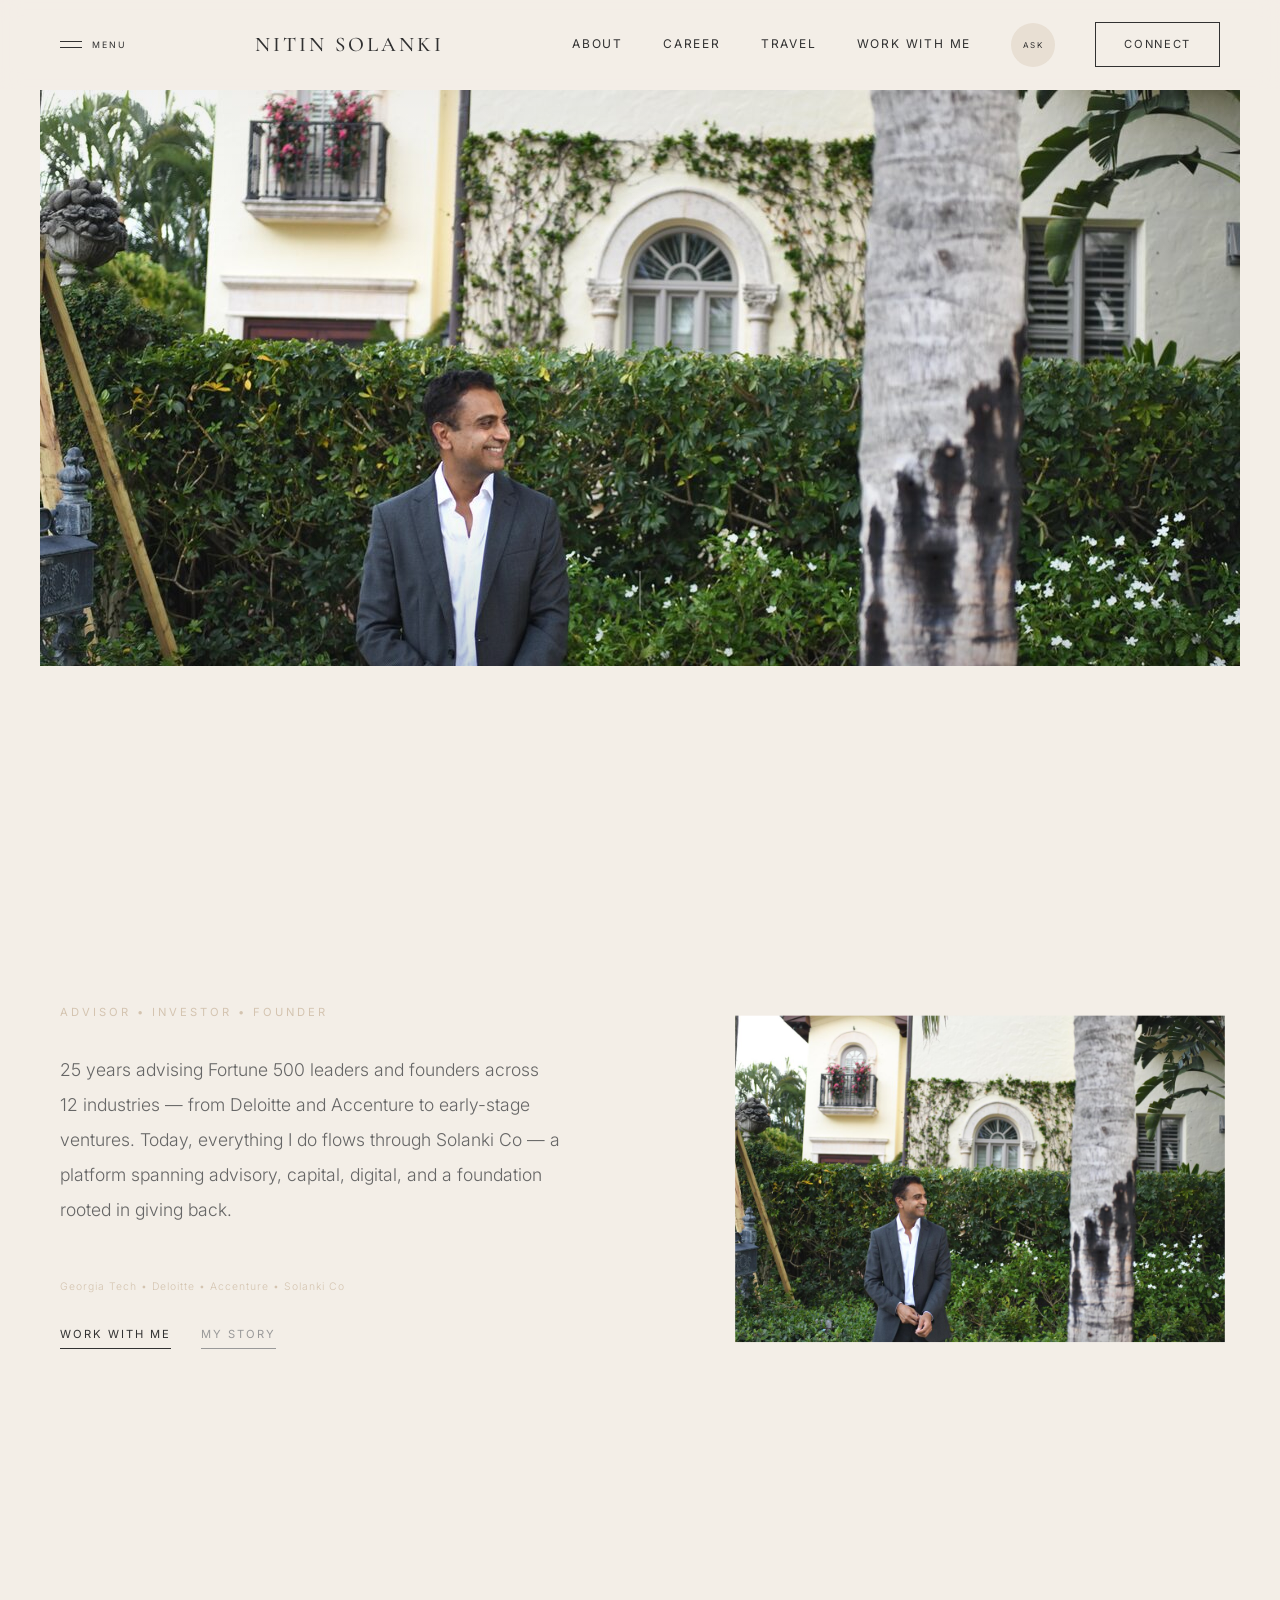
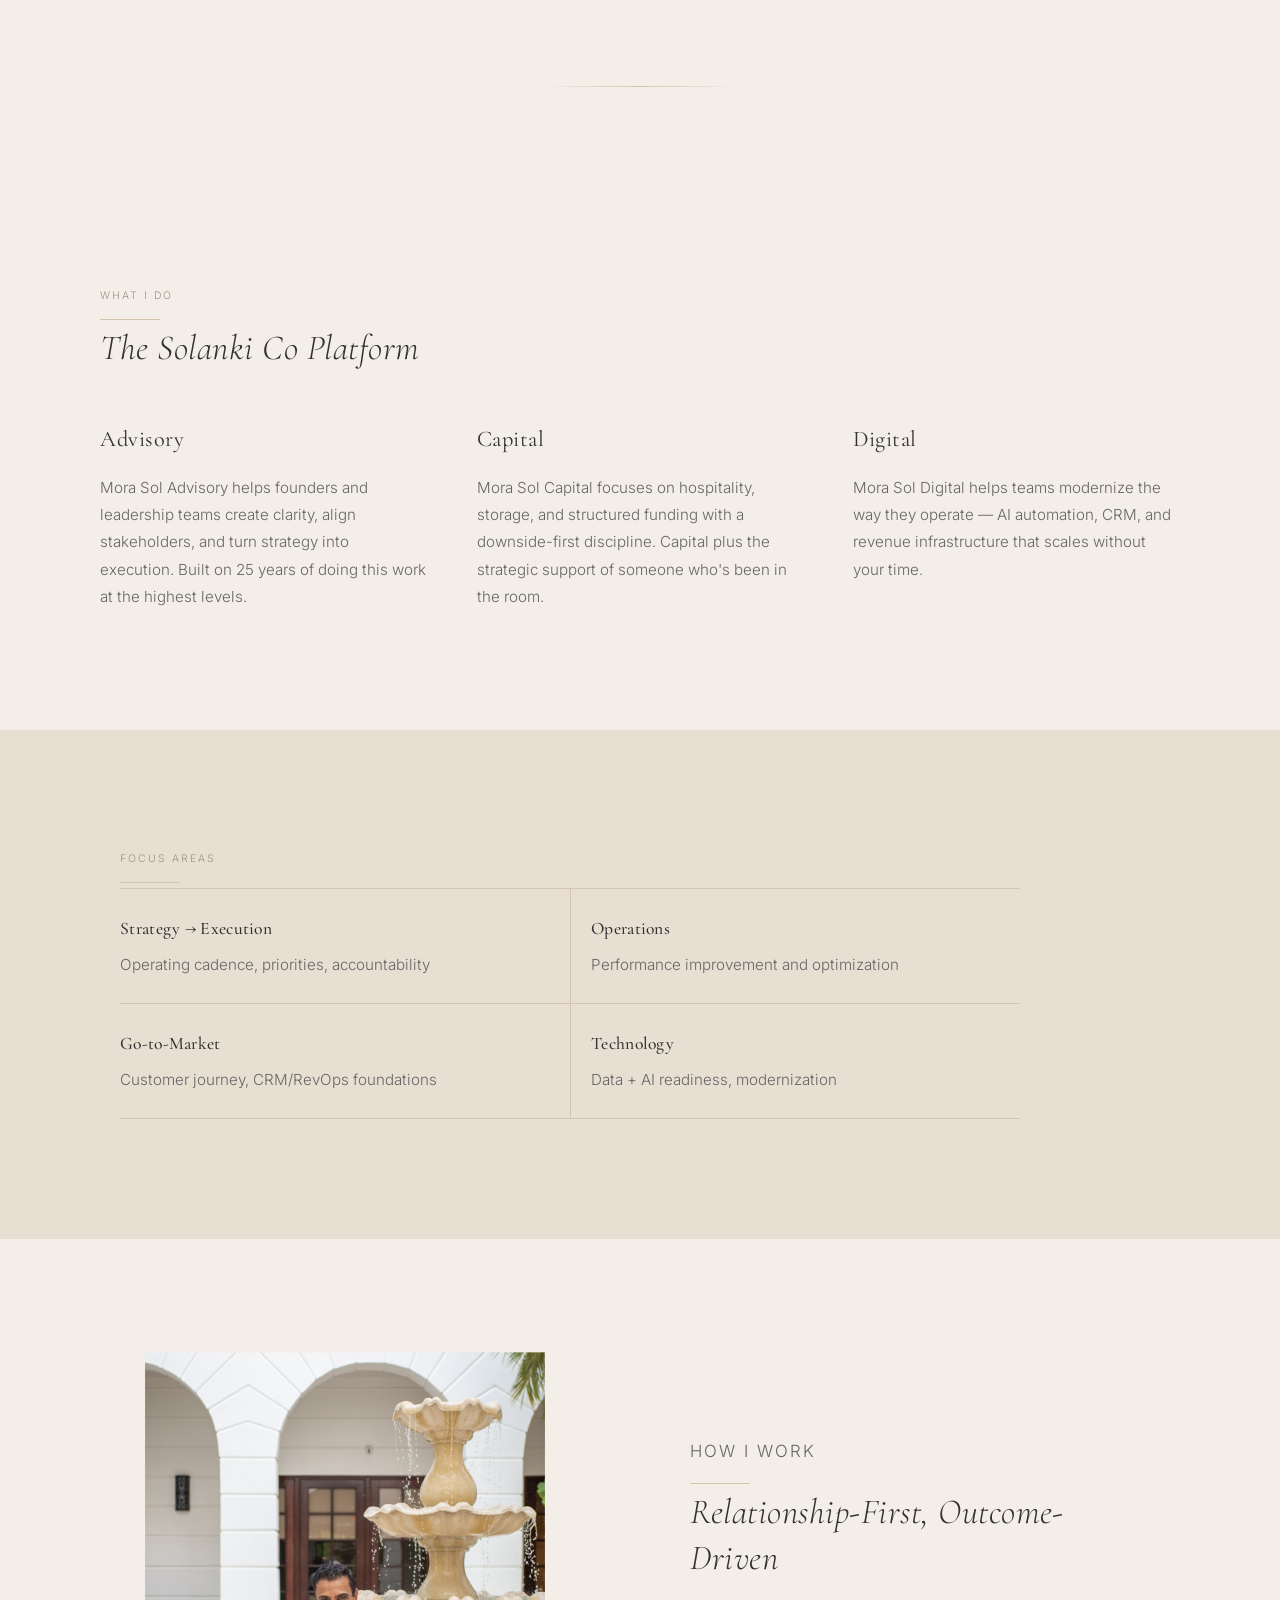
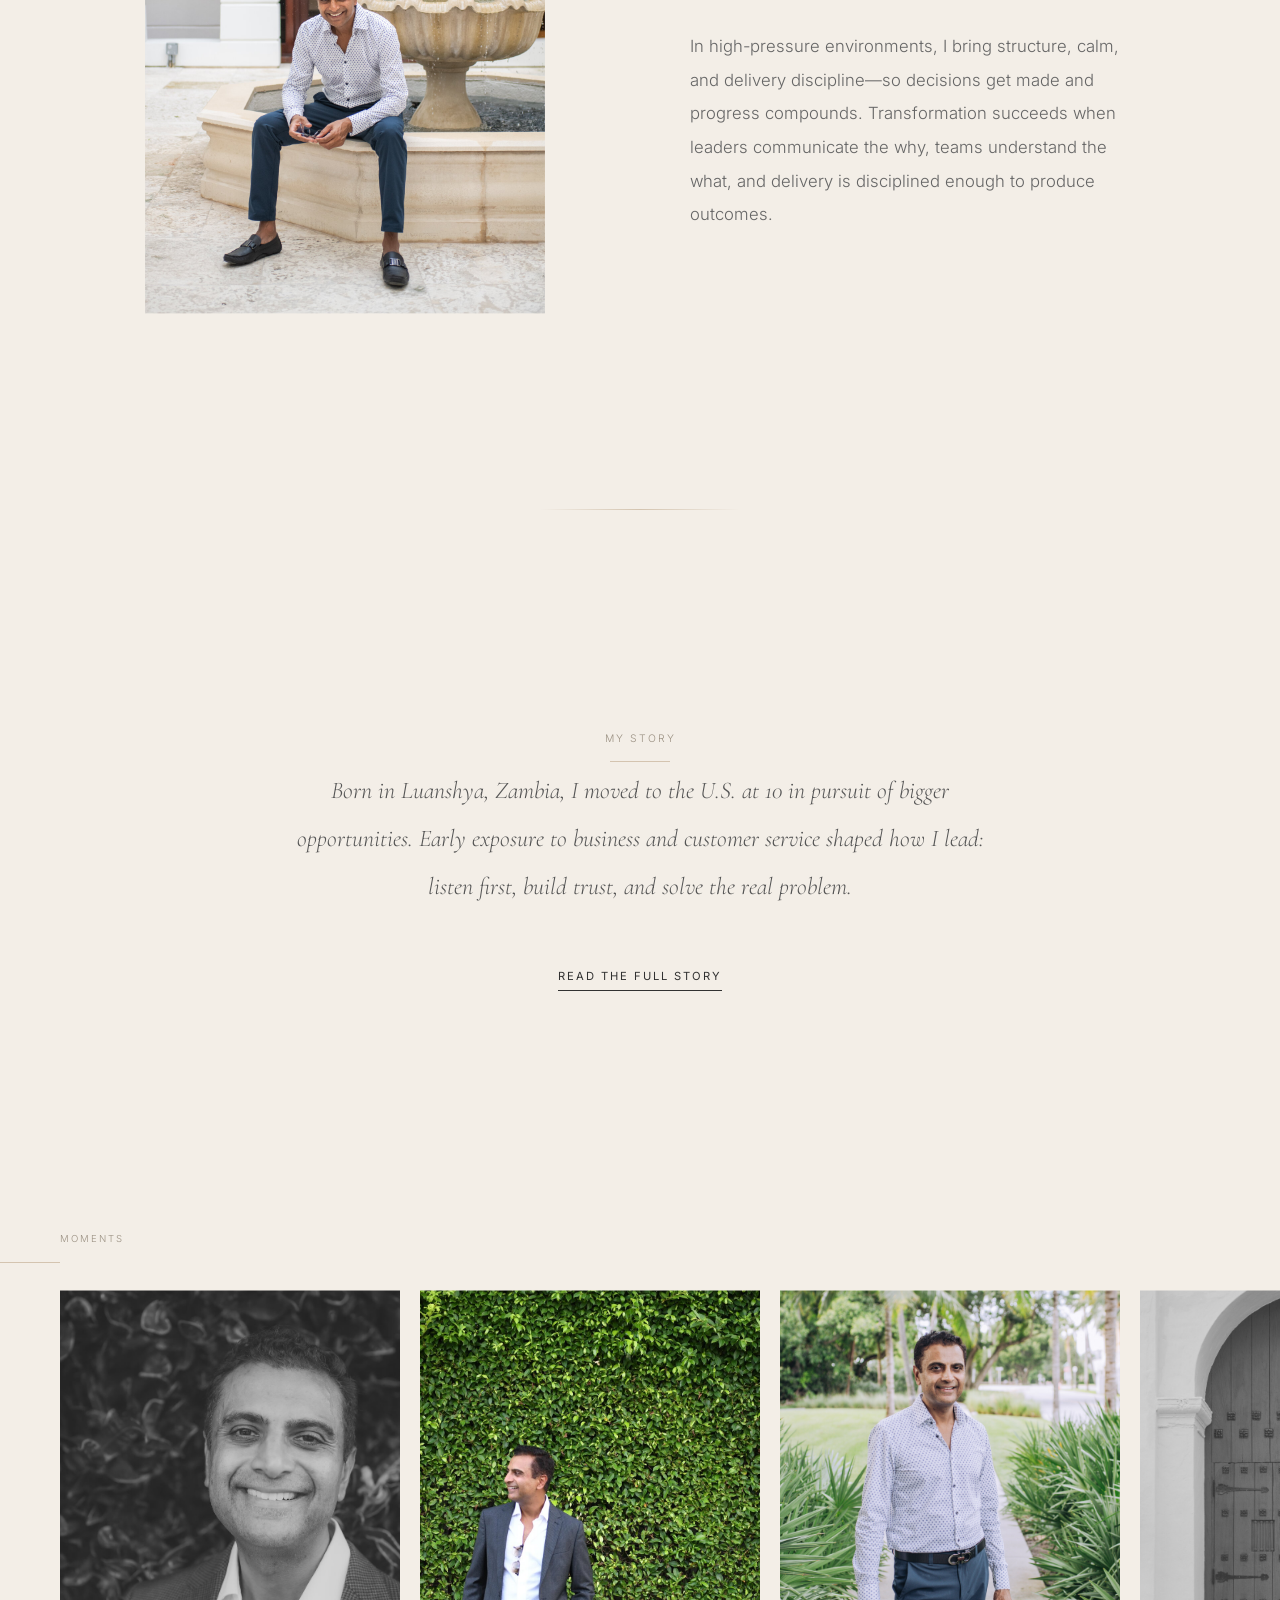
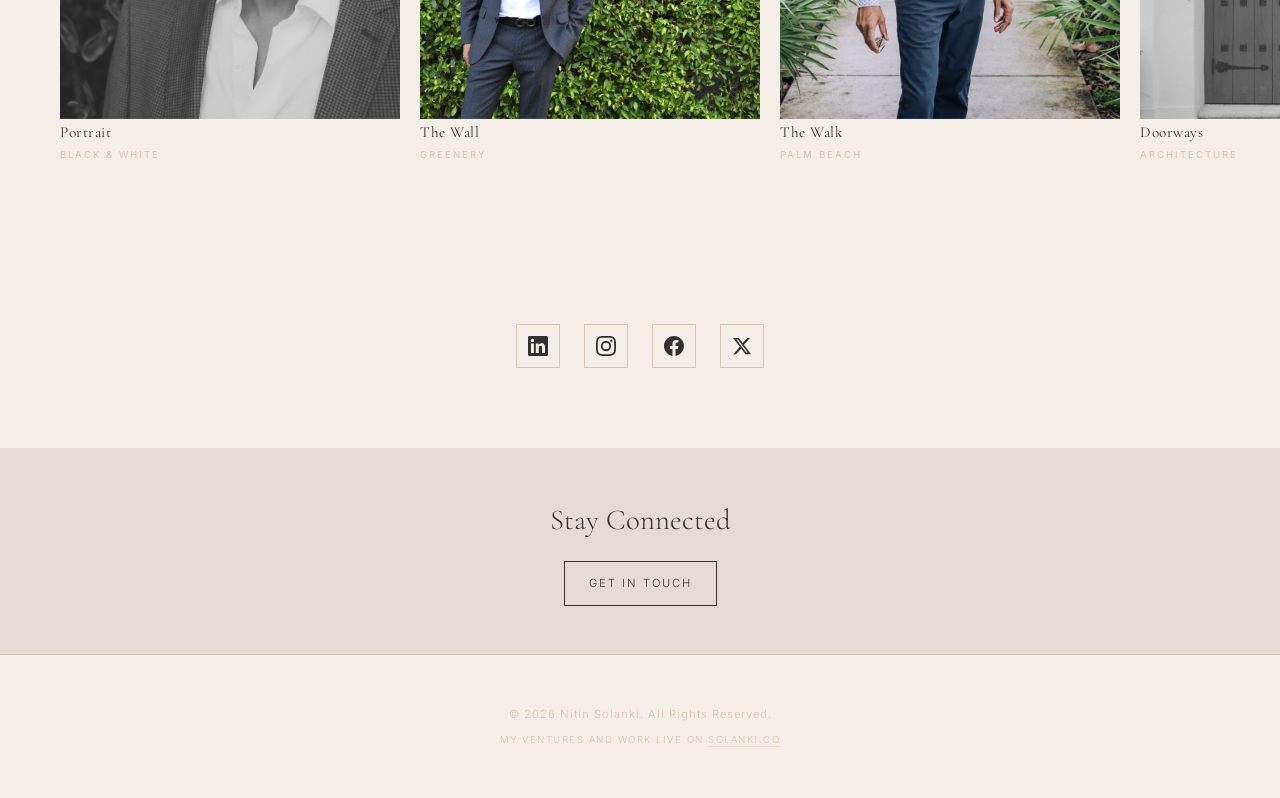
==== commit 92d401f2: "Add files via upload" ====
--- a/index.html
+++ b/index.html
@@ -1192,6 +1192,25 @@
             border-top: 1px solid var(--warm-taupe);
         }
 
+        .footer-relationship {
+            margin-top: 8px;
+            font-size: 0.6rem;
+            letter-spacing: 1.5px;
+            text-transform: uppercase;
+        }
+
+        .footer-relationship a {
+            color: var(--warm-taupe);
+            text-decoration: none;
+            border-bottom: 1px solid rgba(212, 196, 176, 0.4);
+            padding-bottom: 1px;
+            transition: border-color 0.3s ease;
+        }
+
+        .footer-relationship a:hover {
+            border-color: var(--warm-taupe);
+        }
+
         /* ========================================
            TABLET STYLES (min-width: 768px)
            ======================================== */
@@ -1519,7 +1538,7 @@
         </button>
         <a href="index.html" class="logo">Nitin Solanki</a>
         <div class="header-cta">
-            <a href="https://www.linkedin.com/in/nitinsolanki" target="_blank" rel="noopener noreferrer" class="reserve-btn">Connect</a>
+            <a href="connect.html" class="reserve-btn">Connect</a>
         </div>
         <!-- Desktop Navigation -->
         <nav class="desktop-nav">
@@ -1527,7 +1546,7 @@
             <a href="career.html">Career</a>
             <a href="travel.html">Travel</a>
             <a href="workwithme.html">Work With Me</a>
-            <a href="https://www.linkedin.com/in/nitinsolanki" target="_blank" rel="noopener noreferrer" class="reserve-btn">Connect</a>
+            <a href="connect.html" class="reserve-btn">Connect</a>
         </nav>
     </header>
 
@@ -1538,7 +1557,7 @@
             <a href="career.html">Career</a>
             <a href="travel.html">Travel</a>
             <a href="workwithme.html">Work With Me</a>
-            <a href="https://www.linkedin.com/in/nitinsolanki" target="_blank" rel="noopener noreferrer">Connect</a>
+            <a href="connect.html">Connect</a>
         </nav>
         <div class="nav-social">
             <a href="https://www.linkedin.com/in/nitinsolanki" target="_blank" rel="noopener noreferrer">LinkedIn</a>
@@ -1729,6 +1748,7 @@
     <!-- Footer -->
     <footer>
         <p>&copy; 2026 Nitin Solanki. All Rights Reserved.</p>
+        <p class="footer-relationship">My ventures and work live on <a href="https://solanki.co" target="_blank" rel="noopener noreferrer">solanki.co</a></p>
     </footer>
 
     <script>
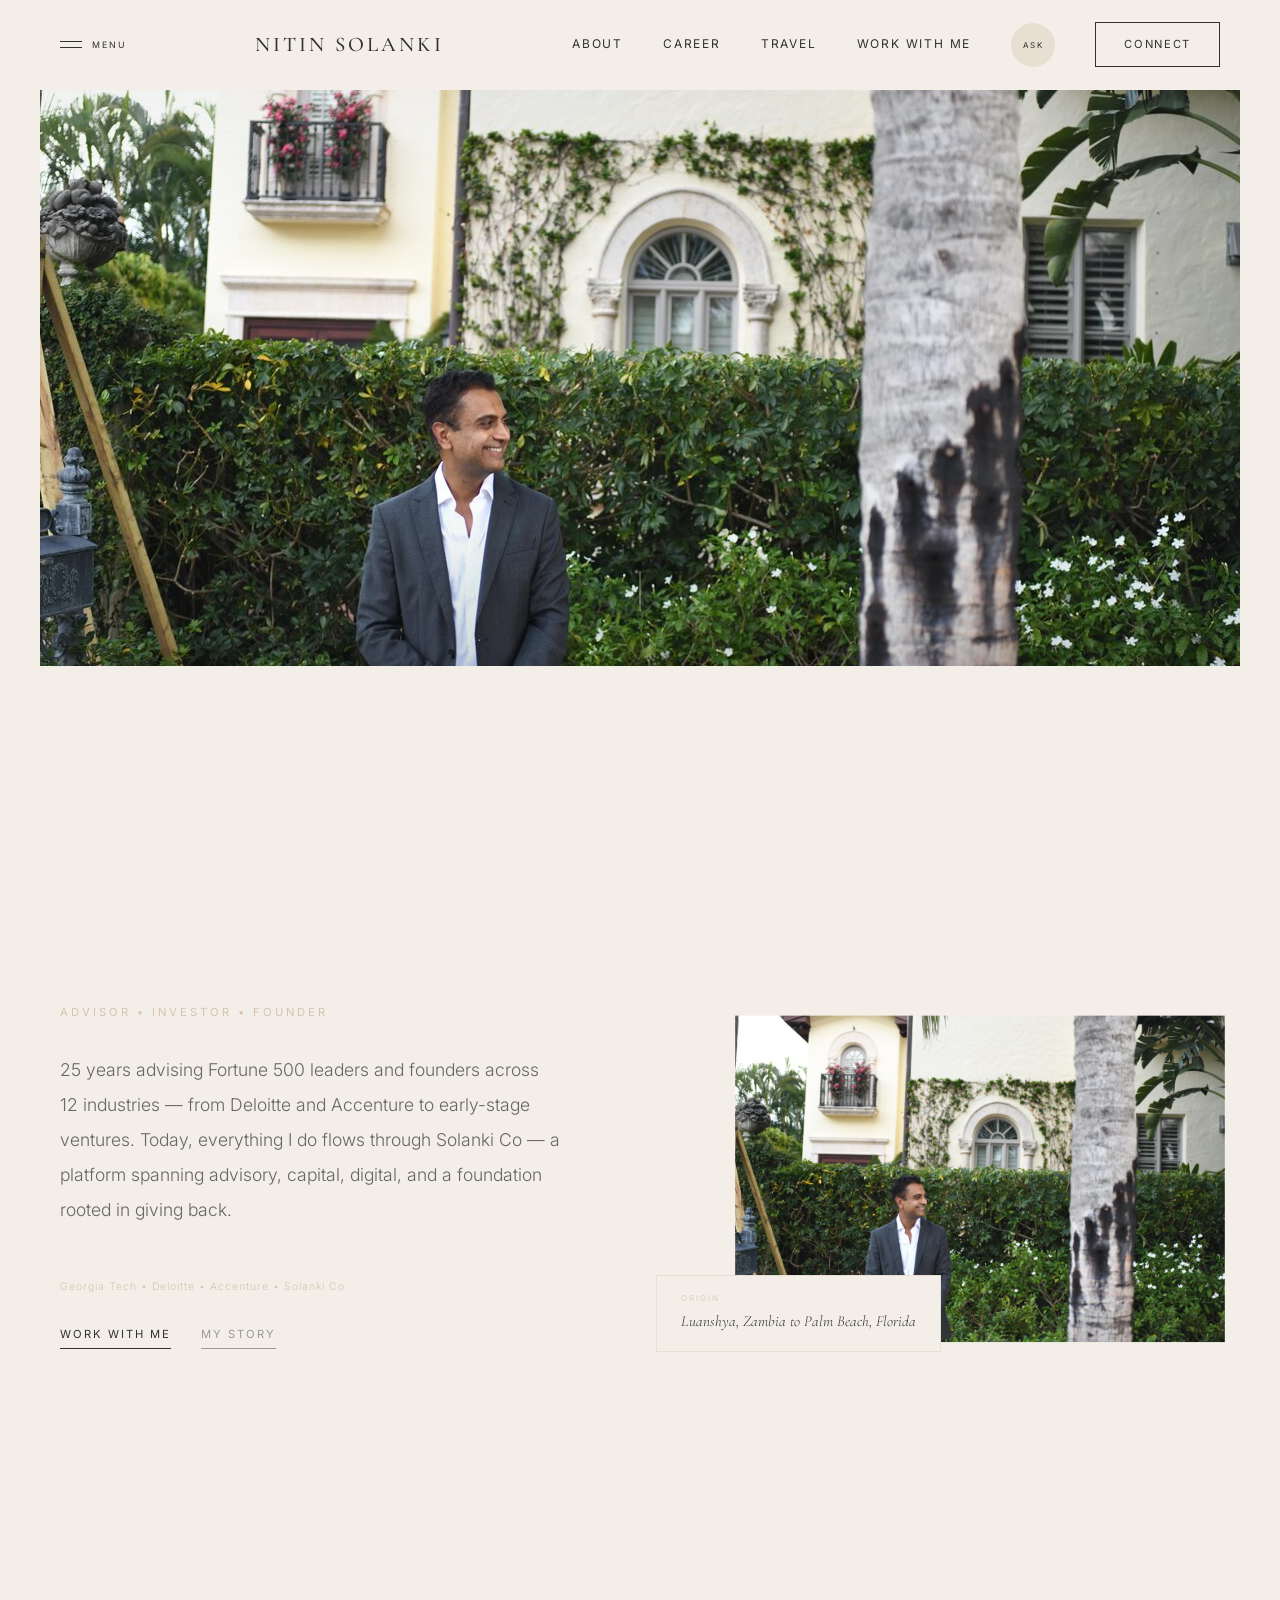
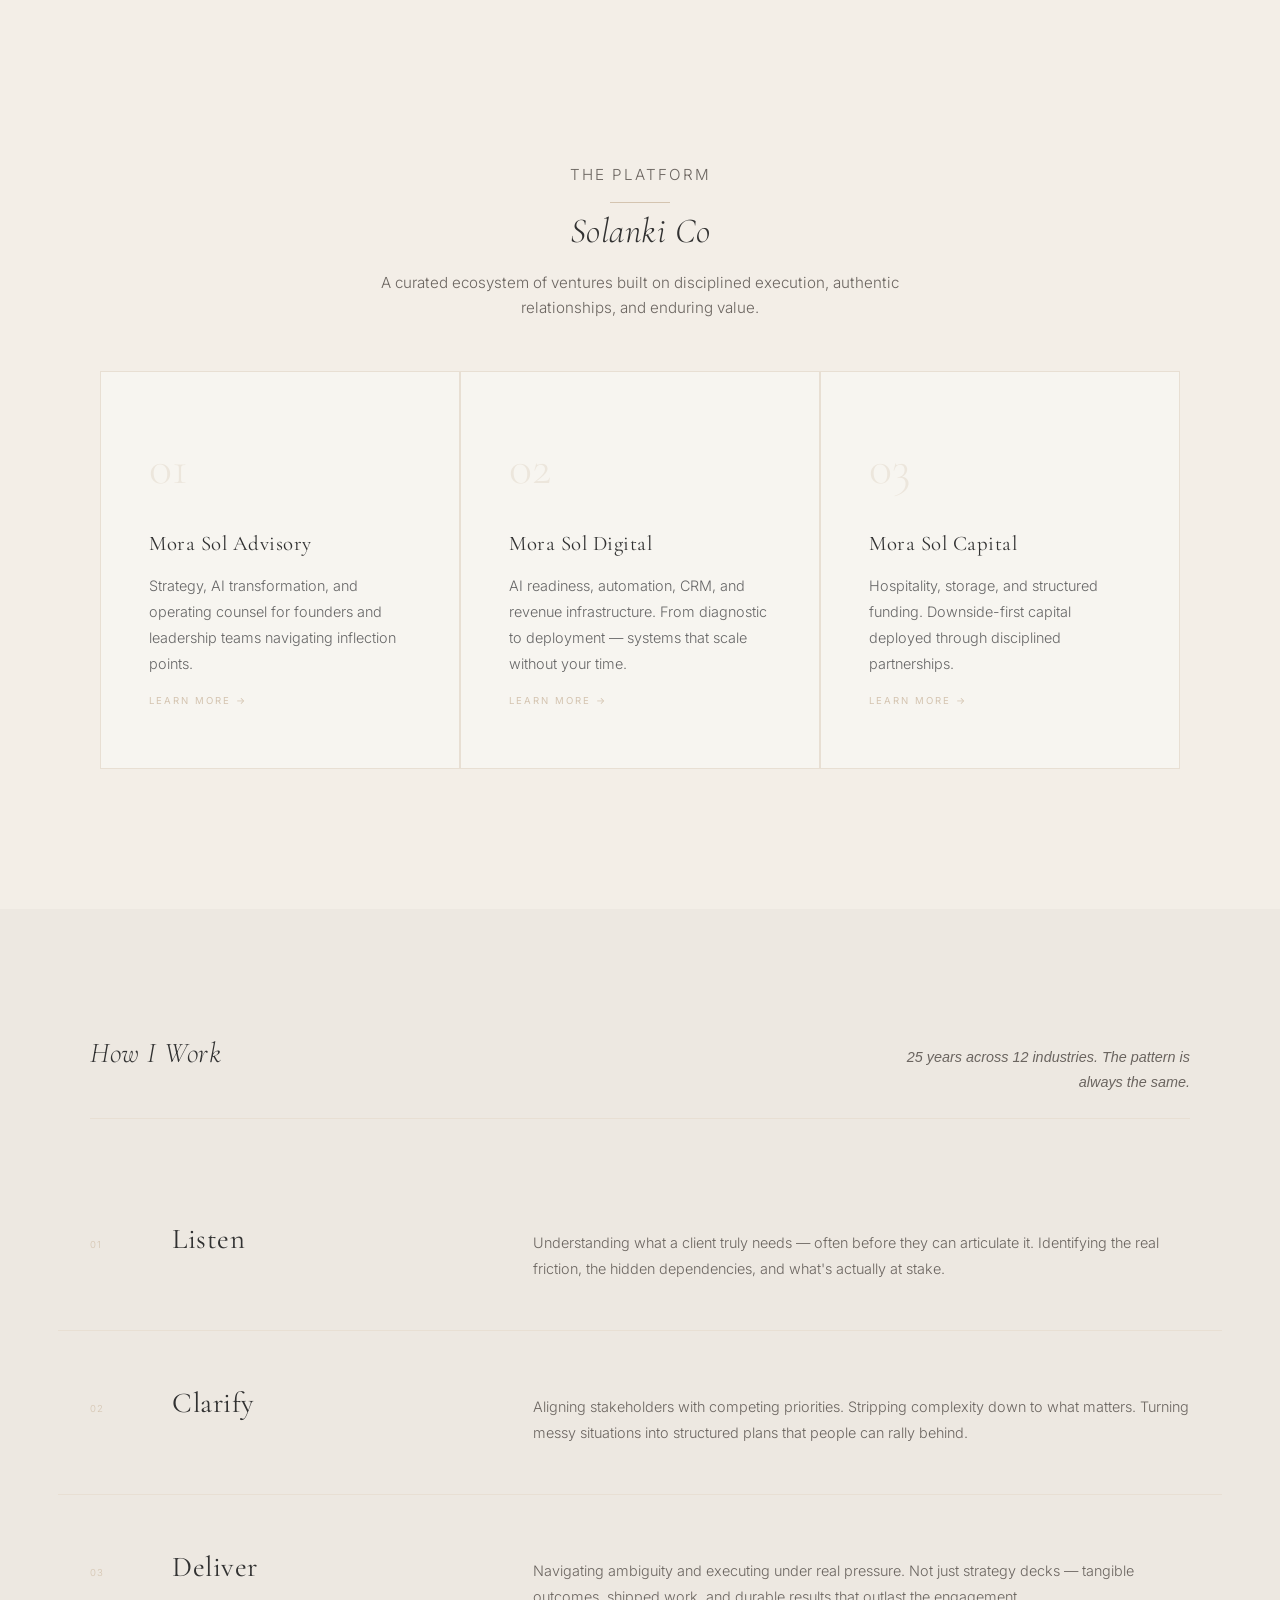
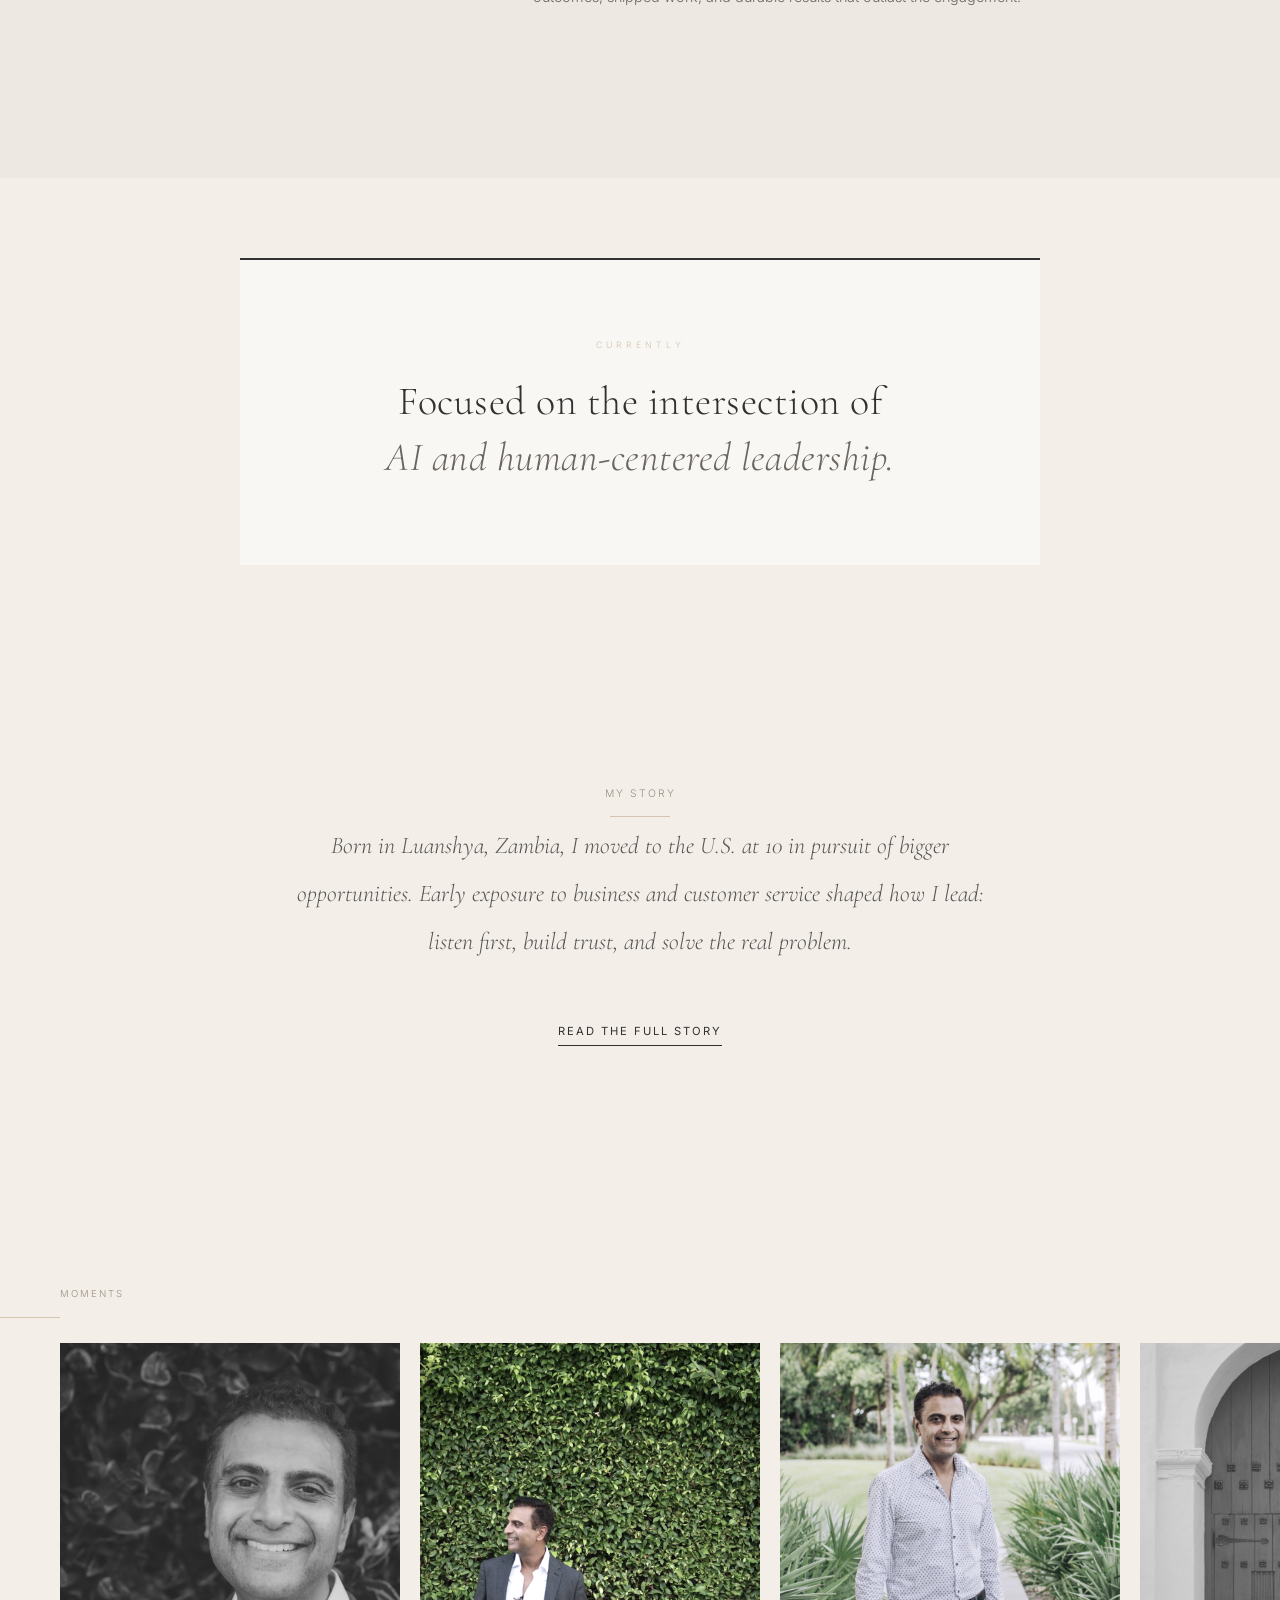
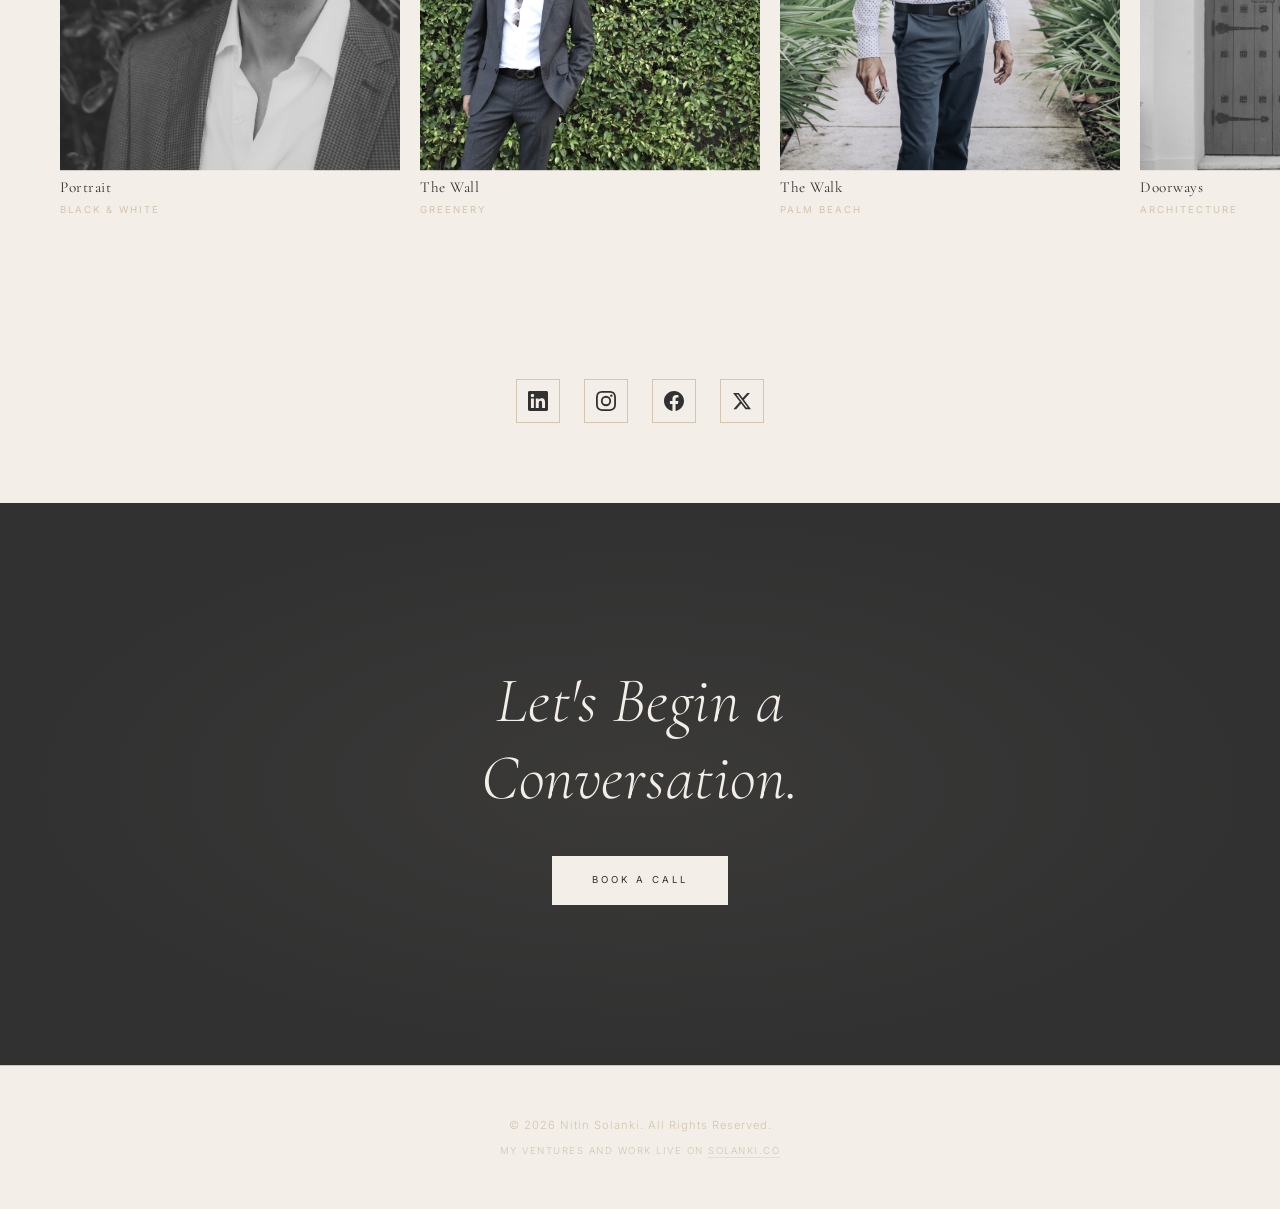
==== commit 55eaaebb: "Align site with solanki.co — pillar descriptions, design treatment, travel updates - Align all pilla" ====
--- a/index.html
+++ b/index.html
@@ -863,6 +863,11 @@
             order: 1;
             display: flex;
             justify-content: center;
+            position: relative;
+        }
+
+        .hero-origin-card {
+            display: none;
         }
 
         .hero-image {
@@ -1082,11 +1087,13 @@
             height: 320px;
             object-fit: cover;
             display: block;
-            transition: transform 0.6s cubic-bezier(0.4, 0, 0.2, 1);
+            filter: grayscale(40%) brightness(1.02);
+            transition: transform 0.6s cubic-bezier(0.4, 0, 0.2, 1), filter 0.6s cubic-bezier(0.4, 0, 0.2, 1);
         }
 
         .scroll-strip-item:hover img {
             transform: scale(1.05);
+            filter: grayscale(0%) brightness(1);
         }
 
         .scroll-strip-label {
@@ -1180,6 +1187,347 @@
             color: var(--primary-bg);
         }
 
+        /* ===== UPGRADED PLATFORM CARDS ===== */
+        .platform-header {
+            text-align: center;
+            max-width: 600px;
+            margin: 0 auto 50px;
+        }
+
+        .platform-header p {
+            font-size: 0.95rem;
+            font-weight: 300;
+            line-height: 1.7;
+            color: #6B6560;
+            margin-top: 16px;
+        }
+
+        .platform-grid {
+            display: flex;
+            flex-direction: column;
+            gap: 0;
+            max-width: 1100px;
+            margin: 0 auto;
+        }
+
+        .platform-card {
+            padding: 40px 24px;
+            background: rgba(250, 250, 247, 0.6);
+            border: 1px solid var(--soft-sand);
+            transition: all 0.5s cubic-bezier(0.4, 0, 0.2, 1);
+        }
+
+        .platform-card:hover {
+            background: white;
+        }
+
+        .platform-card-number {
+            font-family: 'Cormorant Garamond', Georgia, serif;
+            font-size: 2.5rem;
+            color: var(--warm-taupe);
+            opacity: 0.3;
+            margin-bottom: 16px;
+            transition: opacity 0.5s ease;
+        }
+
+        .platform-card:hover .platform-card-number {
+            opacity: 1;
+        }
+
+        .platform-card h3 {
+            font-family: 'Cormorant Garamond', Georgia, serif;
+            font-size: 1.3rem;
+            font-weight: 400;
+            letter-spacing: 0.5px;
+            margin-bottom: 12px;
+            color: var(--primary-text);
+        }
+
+        .platform-card p {
+            font-size: 0.9rem;
+            font-weight: 300;
+            line-height: 1.8;
+            color: #666;
+        }
+
+        .platform-card-link {
+            display: inline-block;
+            margin-top: 16px;
+            font-size: 0.6rem;
+            font-weight: 400;
+            letter-spacing: 2px;
+            text-transform: uppercase;
+            color: var(--warm-taupe);
+            text-decoration: none;
+            transition: color 0.3s ease;
+        }
+
+        .platform-card-link:hover {
+            color: var(--primary-text);
+        }
+
+        /* ===== METHOD ROWS ===== */
+        .method-section {
+            background: #EDE8E1;
+            padding: 60px 20px;
+        }
+
+        .method-inner {
+            max-width: 1100px;
+            margin: 0 auto;
+        }
+
+        .method-header {
+            margin-bottom: 48px;
+            padding-bottom: 24px;
+            border-bottom: 1px solid var(--soft-sand);
+        }
+
+        .method-header h2 {
+            font-family: 'Cormorant Garamond', Georgia, serif;
+            font-size: 1.8rem;
+            font-weight: 300;
+            font-style: italic;
+            color: var(--primary-text);
+            margin-bottom: 8px;
+        }
+
+        .method-header-note {
+            font-size: 0.9rem;
+            font-weight: 300;
+            font-style: italic;
+            color: #6B6560;
+        }
+
+        .method-row {
+            display: flex;
+            flex-direction: column;
+            gap: 8px;
+            padding: 32px 0;
+            transition: background 0.5s ease;
+        }
+
+        .method-row + .method-row {
+            border-top: 1px solid var(--soft-sand);
+        }
+
+        .method-number {
+            font-size: 0.6rem;
+            font-weight: 300;
+            letter-spacing: 1px;
+            color: var(--warm-taupe);
+            transition: color 0.5s ease;
+        }
+
+        .method-row:hover .method-number {
+            color: var(--primary-text);
+        }
+
+        .method-title {
+            font-family: 'Cormorant Garamond', Georgia, serif;
+            font-size: 1.5rem;
+            font-weight: 400;
+        }
+
+        .method-desc {
+            font-size: 0.9rem;
+            font-weight: 300;
+            line-height: 1.8;
+            color: #6B6560;
+        }
+
+        /* ===== NOW / CURRENTLY CARD ===== */
+        .now-section {
+            padding: 60px 20px;
+            background: var(--primary-bg);
+        }
+
+        .now-card {
+            max-width: 800px;
+            margin: 0 auto;
+            background: rgba(250, 250, 247, 0.8);
+            padding: 48px 24px;
+            text-align: center;
+            position: relative;
+            overflow: hidden;
+        }
+
+        .now-card::before {
+            content: '';
+            position: absolute;
+            top: 0;
+            left: 0;
+            right: 0;
+            height: 2px;
+            background: var(--primary-text);
+        }
+
+        .now-eyebrow {
+            font-size: 0.55rem;
+            font-weight: 300;
+            letter-spacing: 4px;
+            text-transform: uppercase;
+            color: var(--warm-taupe);
+            margin-bottom: 20px;
+        }
+
+        .now-heading {
+            font-family: 'Cormorant Garamond', Georgia, serif;
+            font-size: 1.6rem;
+            font-weight: 300;
+            line-height: 1.4;
+        }
+
+        .now-heading em {
+            font-style: italic;
+            color: #6B6560;
+        }
+
+        /* ===== DARK CTA SECTION ===== */
+        .dark-cta {
+            padding: 100px 20px;
+            background: var(--primary-text);
+            color: var(--primary-bg);
+            text-align: center;
+            position: relative;
+            overflow: hidden;
+        }
+
+        .dark-cta::before {
+            content: '';
+            position: absolute;
+            inset: 0;
+            background: radial-gradient(ellipse at center, rgba(212, 196, 176, 0.06) 0%, transparent 70%);
+        }
+
+        .dark-cta h2 {
+            font-family: 'Cormorant Garamond', Georgia, serif;
+            font-size: 2.5rem;
+            font-weight: 300;
+            line-height: 1.2;
+            margin-bottom: 40px;
+            position: relative;
+        }
+
+        .dark-cta-button {
+            display: inline-block;
+            padding: 16px 40px;
+            background: var(--primary-bg);
+            color: var(--primary-text);
+            text-decoration: none;
+            font-size: 0.6rem;
+            font-weight: 400;
+            letter-spacing: 3px;
+            text-transform: uppercase;
+            transition: all 0.3s cubic-bezier(0.4, 0, 0.2, 1);
+            position: relative;
+        }
+
+        .dark-cta-button:hover {
+            background: var(--warm-taupe);
+        }
+
+        /* ===== TABLET UPGRADES (768px) ===== */
+        @media (min-width: 768px) {
+            .platform-grid {
+                display: grid;
+                grid-template-columns: repeat(3, 1fr);
+                gap: 0;
+            }
+
+            .platform-card {
+                padding: 48px 36px;
+            }
+
+            .method-section {
+                padding: 80px 40px;
+            }
+
+            .method-header {
+                display: flex;
+                justify-content: space-between;
+                align-items: baseline;
+            }
+
+            .method-header-note {
+                max-width: 300px;
+                text-align: right;
+            }
+
+            .method-row {
+                display: grid;
+                grid-template-columns: 50px 1fr 2fr;
+                gap: 32px;
+                align-items: baseline;
+                padding: 40px 24px;
+                margin: 0 -24px;
+            }
+
+            .method-row:hover {
+                background: rgba(243, 238, 231, 0.5);
+            }
+
+            .now-card {
+                padding: 64px 48px;
+            }
+
+            .now-heading {
+                font-size: 2rem;
+            }
+
+            .dark-cta {
+                padding: 120px 40px;
+            }
+
+            .dark-cta h2 {
+                font-size: 3rem;
+            }
+        }
+
+        /* ===== DESKTOP UPGRADES (1024px) ===== */
+        @media (min-width: 1024px) {
+            .platform-card {
+                padding: 56px 48px;
+            }
+
+            .platform-card-number {
+                font-size: 3rem;
+            }
+
+            .method-section {
+                padding: 120px 60px;
+            }
+
+            .method-row {
+                padding: 48px 32px;
+                margin: 0 -32px;
+            }
+
+            .method-title {
+                font-size: 1.8rem;
+            }
+
+            .now-section {
+                padding: 80px 60px;
+            }
+
+            .now-card {
+                padding: 80px 64px;
+            }
+
+            .now-heading {
+                font-size: 2.5rem;
+            }
+
+            .dark-cta {
+                padding: 160px 60px;
+            }
+
+            .dark-cta h2 {
+                font-size: 4rem;
+            }
+        }
+
         /* ===== FOOTER (Mobile First) ===== */
         footer {
             padding: 40px 20px;
@@ -1418,13 +1766,40 @@
                 justify-content: flex-end;
             }
 
+            .hero-origin-card {
+                display: block;
+                position: absolute;
+                bottom: -16px;
+                left: -24px;
+                background: var(--primary-bg);
+                padding: 16px 24px;
+                border: 1px solid var(--soft-sand);
+            }
+
+            .hero-origin-label {
+                display: block;
+                font-size: 0.5rem;
+                font-weight: 300;
+                letter-spacing: 2px;
+                text-transform: uppercase;
+                color: var(--warm-taupe);
+                margin-bottom: 4px;
+            }
+
+            .hero-origin-text {
+                font-family: 'Cormorant Garamond', Georgia, serif;
+                font-size: 0.95rem;
+                font-style: italic;
+                color: var(--primary-text);
+            }
+
             .hero-image {
                 max-width: 480px;
                 max-height: 600px;
             }
 
             .section {
-                padding: 120px 60px;
+                padding: 140px 60px;
             }
 
             .section-eyebrow {
@@ -1596,72 +1971,75 @@
             </div>
             <div class="hero-image-wrapper fade-in-right">
                 <img src="images/hero.jpg" alt="Nitin Solanki" class="hero-image">
-            </div>
-        </div>
-    </section>
-
-    <!-- Section Divider -->
-    <div class="section-divider"></div>
-
-    <!-- What I Do Section -->
-    <section class="section" id="about">
-        <p class="section-eyebrow fade-in line-accent">What I Do</p>
-        <h2 class="section-title fade-in">The Solanki Co Platform</h2>
-        <div class="services-grid">
-            <div class="service-card stagger-item">
-                <h3>Advisory</h3>
-                <p>Mora Sol Advisory helps founders and leadership teams create clarity, align stakeholders, and turn strategy into execution. Built on 25 years of doing this work at the highest levels.</p>
-            </div>
-            <div class="service-card stagger-item">
-                <h3>Capital</h3>
-                <p>Mora Sol Capital focuses on hospitality, storage, and structured funding with a downside-first discipline. Capital plus the strategic support of someone who's been in the room.</p>
-            </div>
-            <div class="service-card stagger-item">
-                <h3>Digital</h3>
-                <p>Mora Sol Digital helps teams modernize the way they operate — AI automation, CRM, and revenue infrastructure that scales without your time.</p>
-            </div>
-        </div>
-    </section>
-
-    <!-- Focus Areas -->
-    <section class="focus-areas">
-        <div class="section" style="padding-top: 0; padding-bottom: 0;">
-            <p class="section-eyebrow fade-in line-accent">Focus Areas</p>
-            <div class="focus-list">
-                <div class="focus-item stagger-item">
-                    <strong>Strategy → Execution</strong>
-                    Operating cadence, priorities, accountability
-                </div>
-                <div class="focus-item stagger-item">
-                    <strong>Operations</strong>
-                    Performance improvement and optimization
-                </div>
-                <div class="focus-item stagger-item">
-                    <strong>Go-to-Market</strong>
-                    Customer journey, CRM/RevOps foundations
-                </div>
-                <div class="focus-item stagger-item">
-                    <strong>Technology</strong>
-                    Data + AI readiness, modernization
+                <div class="hero-origin-card">
+                    <span class="hero-origin-label">Origin</span>
+                    <p class="hero-origin-text">Luanshya, Zambia to Palm Beach, Florida</p>
                 </div>
             </div>
         </div>
     </section>
 
-    <!-- How I Work -->
-    <section class="section">
-        <div class="how-section">
-            <img src="images/howework.jpg" alt="Nitin Solanki" class="how-image fade-in-left">
-            <div class="how-content fade-in-right">
-                <p class="section-eyebrow line-accent">How I Work</p>
-                <h2 class="section-title">Relationship-First, Outcome-Driven</h2>
-                <p>In high-pressure environments, I bring structure, calm, and delivery discipline—so decisions get made and progress compounds. Transformation succeeds when leaders communicate the why, teams understand the what, and delivery is disciplined enough to produce outcomes.</p>
+    <!-- The Solanki Co Platform -->
+    <section class="section" id="about">
+        <div class="platform-header fade-in">
+            <p class="section-eyebrow line-accent line-accent-center" style="text-align: center;">The Platform</p>
+            <h2 class="section-title" style="text-align: center; margin-bottom: 16px;">Solanki Co</h2>
+            <p>A curated ecosystem of ventures built on disciplined execution, authentic relationships, and enduring value.</p>
+        </div>
+        <div class="platform-grid">
+            <div class="platform-card stagger-item">
+                <div class="platform-card-number">01</div>
+                <h3>Mora Sol Advisory</h3>
+                <p>Strategy, AI transformation, and operating counsel for founders and leadership teams navigating inflection points.</p>
+                <a href="workwithme.html" class="platform-card-link">Learn more &rarr;</a>
+            </div>
+            <div class="platform-card stagger-item">
+                <div class="platform-card-number">02</div>
+                <h3>Mora Sol Digital</h3>
+                <p>AI readiness, automation, CRM, and revenue infrastructure. From diagnostic to deployment — systems that scale without your time.</p>
+                <a href="workwithme.html" class="platform-card-link">Learn more &rarr;</a>
+            </div>
+            <div class="platform-card stagger-item">
+                <div class="platform-card-number">03</div>
+                <h3>Mora Sol Capital</h3>
+                <p>Hospitality, storage, and structured funding. Downside-first capital deployed through disciplined partnerships.</p>
+                <a href="workwithme.html" class="platform-card-link">Learn more &rarr;</a>
             </div>
         </div>
     </section>
 
-    <!-- Section Divider -->
-    <div class="section-divider"></div>
+    <!-- How I Work — Method Rows -->
+    <section class="method-section">
+        <div class="method-inner">
+            <div class="method-header fade-in">
+                <h2>How I Work</h2>
+                <p class="method-header-note">25 years across 12 industries. The pattern is always the same.</p>
+            </div>
+            <div class="method-row fade-in">
+                <div class="method-number">01</div>
+                <h4 class="method-title">Listen</h4>
+                <p class="method-desc">Understanding what a client truly needs — often before they can articulate it. Identifying the real friction, the hidden dependencies, and what's actually at stake.</p>
+            </div>
+            <div class="method-row fade-in">
+                <div class="method-number">02</div>
+                <h4 class="method-title">Clarify</h4>
+                <p class="method-desc">Aligning stakeholders with competing priorities. Stripping complexity down to what matters. Turning messy situations into structured plans that people can rally behind.</p>
+            </div>
+            <div class="method-row fade-in">
+                <div class="method-number">03</div>
+                <h4 class="method-title">Deliver</h4>
+                <p class="method-desc">Navigating ambiguity and executing under real pressure. Not just strategy decks — tangible outcomes, shipped work, and durable results that outlast the engagement.</p>
+            </div>
+        </div>
+    </section>
+
+    <!-- Currently -->
+    <section class="now-section">
+        <div class="now-card fade-in">
+            <div class="now-eyebrow">Currently</div>
+            <h3 class="now-heading">Focused on the intersection of<br><em>AI and human-centered leadership.</em></h3>
+        </div>
+    </section>
 
     <!-- Story Teaser -->
     <section class="story-section" id="story">
@@ -1739,10 +2117,10 @@
         </a>
     </section>
 
-    <!-- Connect Band -->
-    <section class="connect-band">
-        <p class="connect-band-title">Stay Connected</p>
-        <a href="/workwithme.html" class="connect-band-link">Get in Touch</a>
+    <!-- CTA -->
+    <section class="dark-cta">
+        <h2 class="fade-in">Let's Begin a<br>Conversation.</h2>
+        <a href="connect.html" class="dark-cta-button fade-in">Book a Call</a>
     </section>
 
     <!-- Footer -->
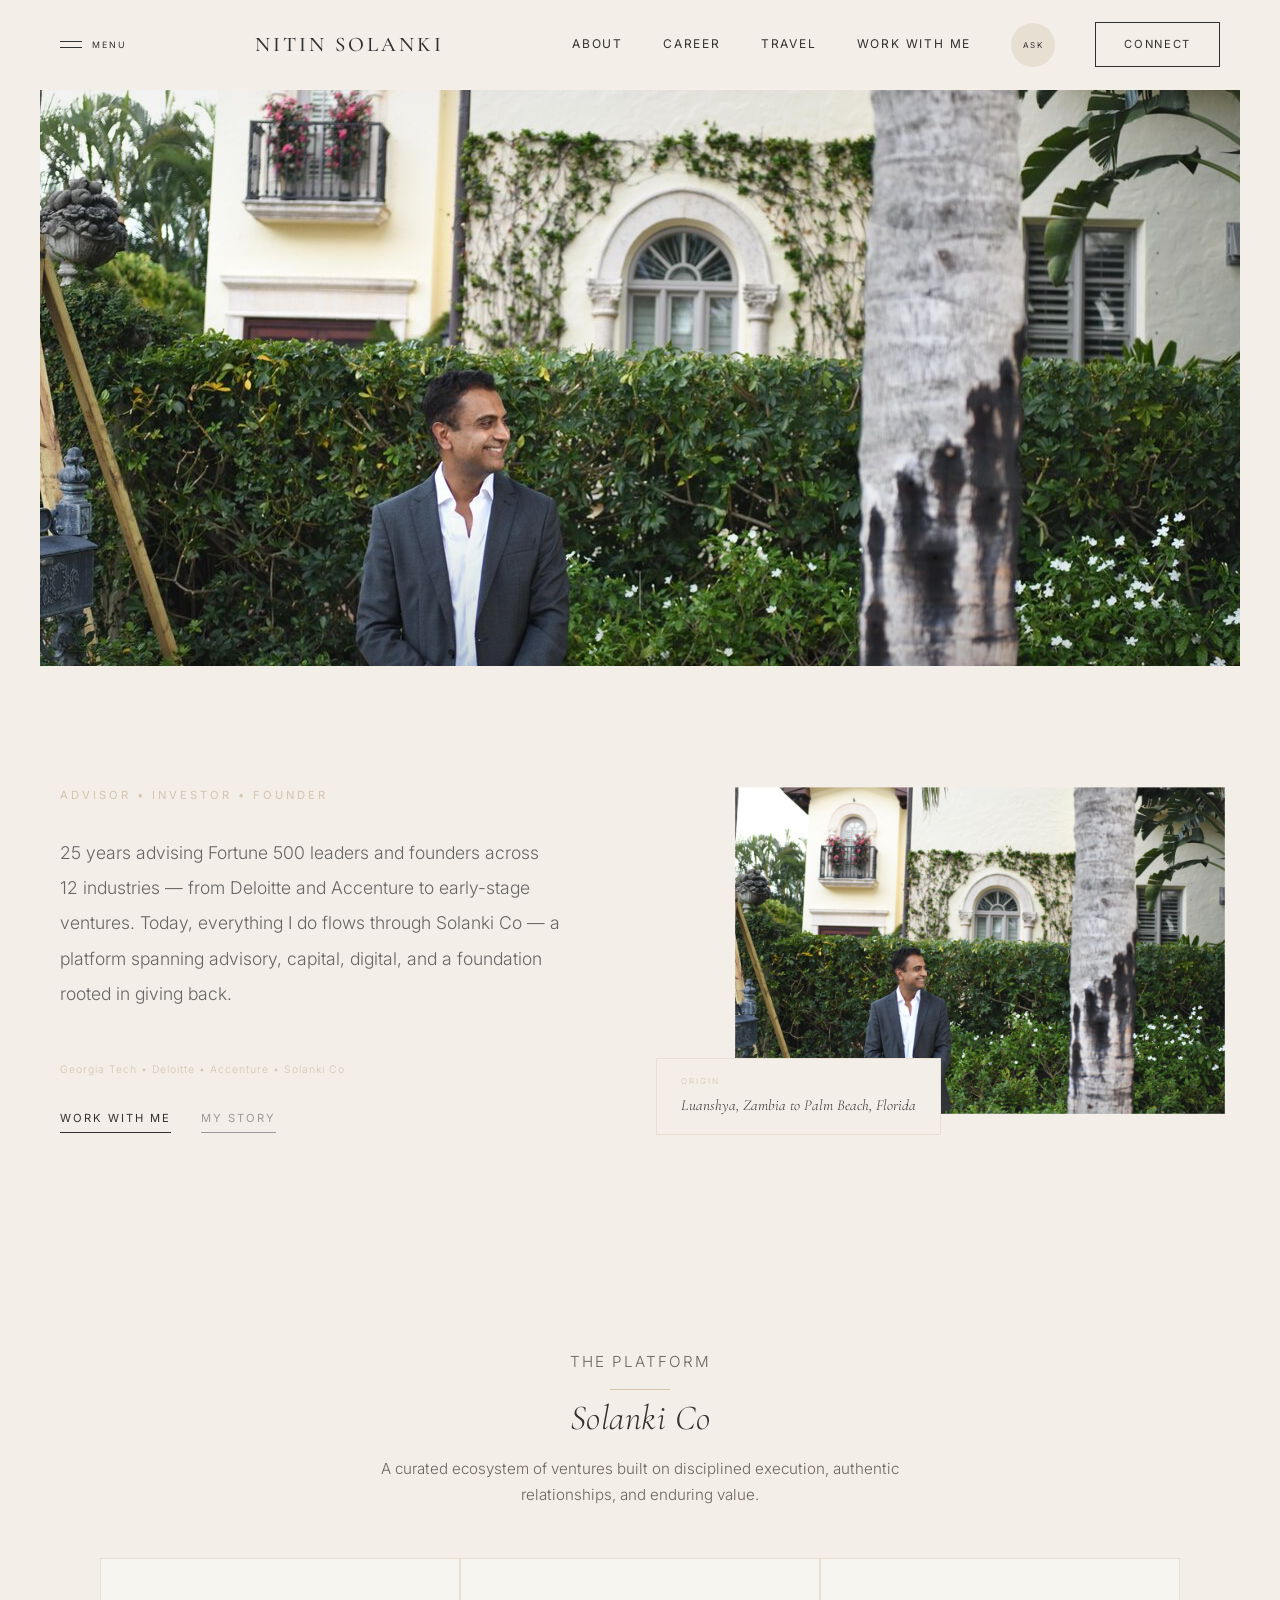
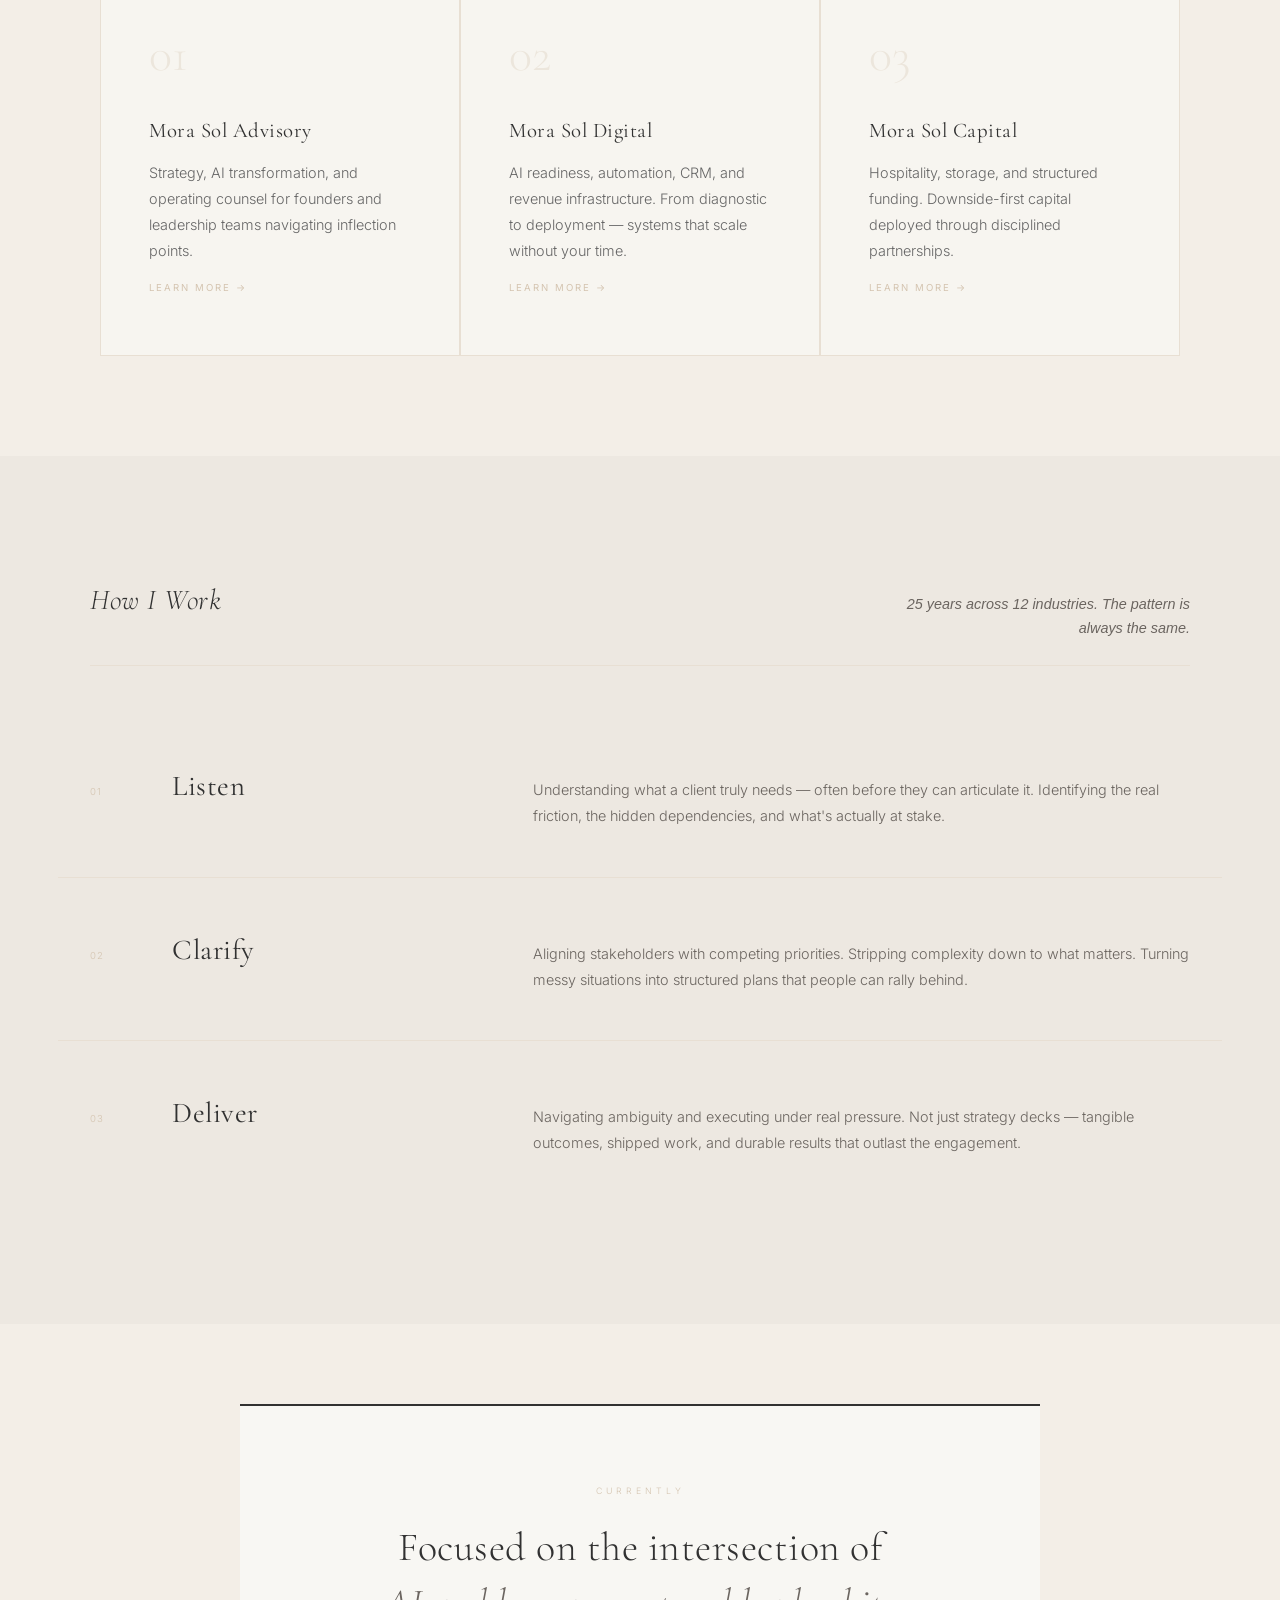
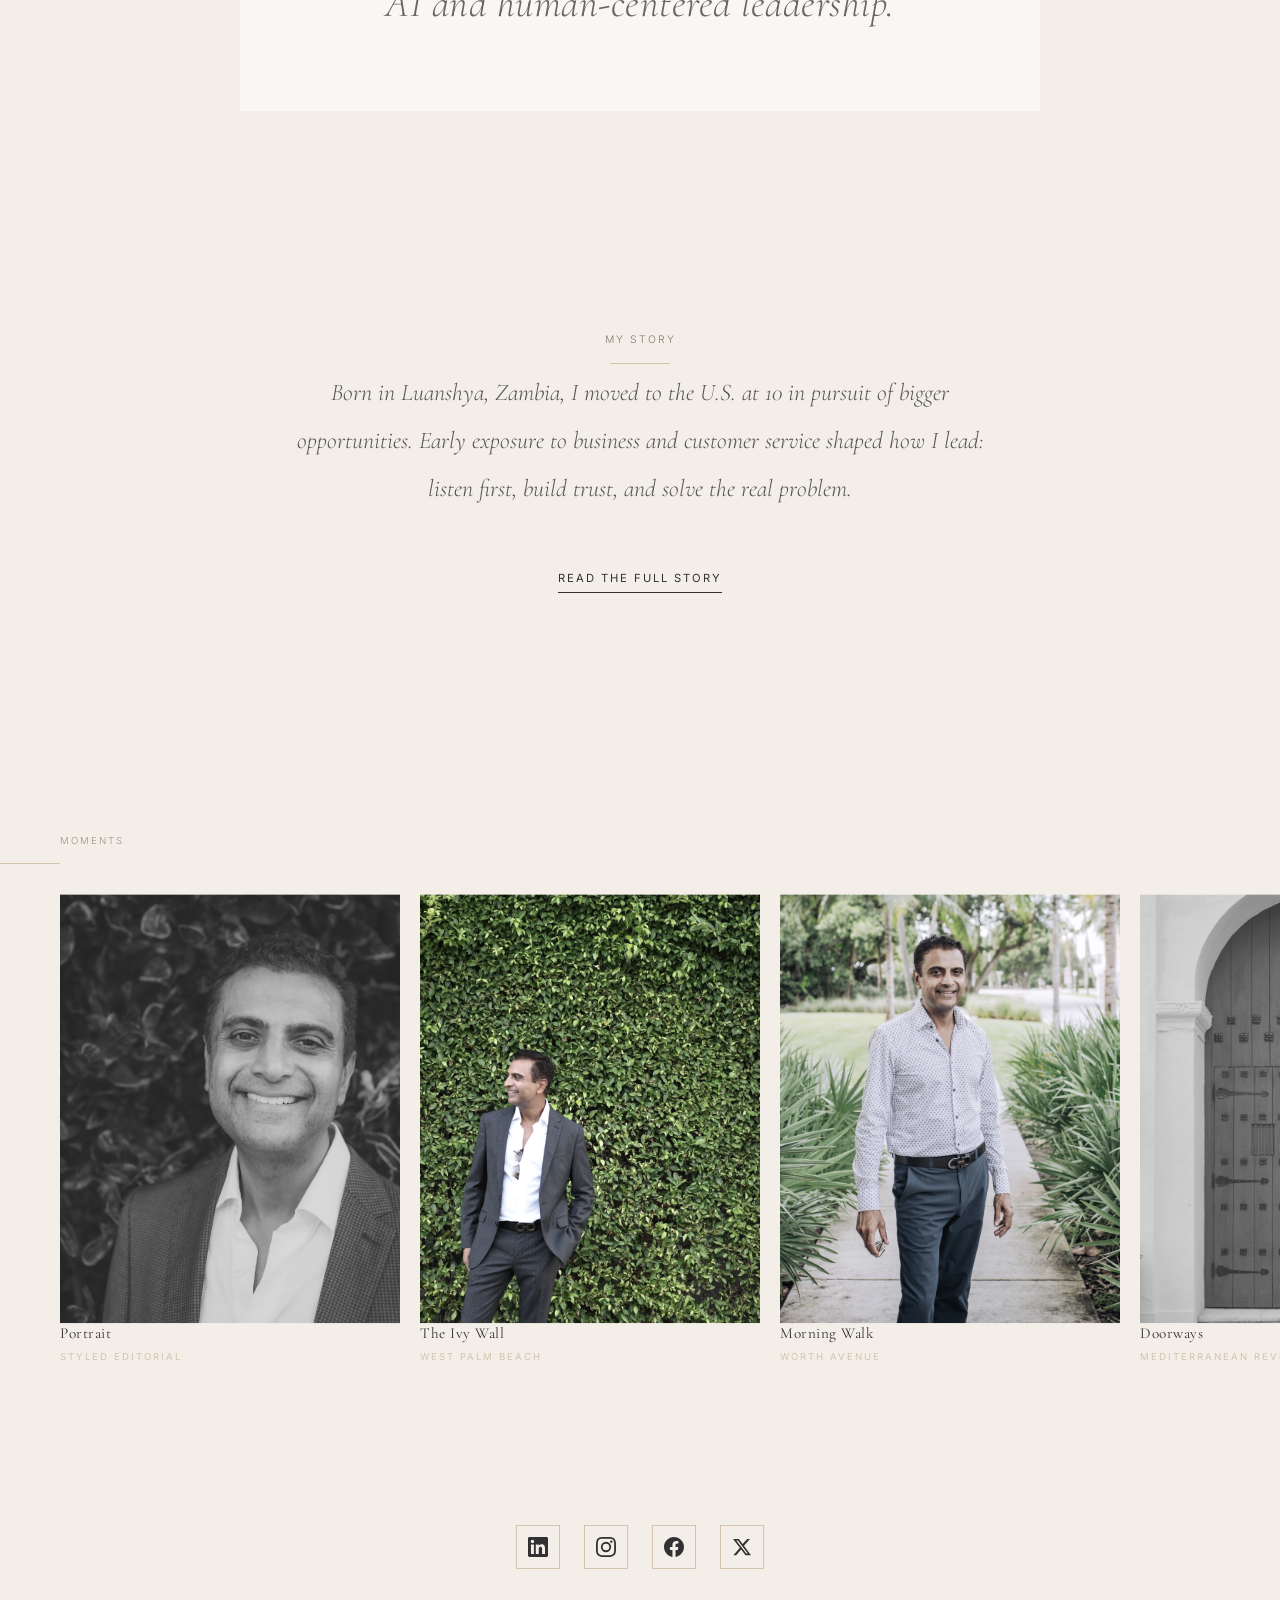
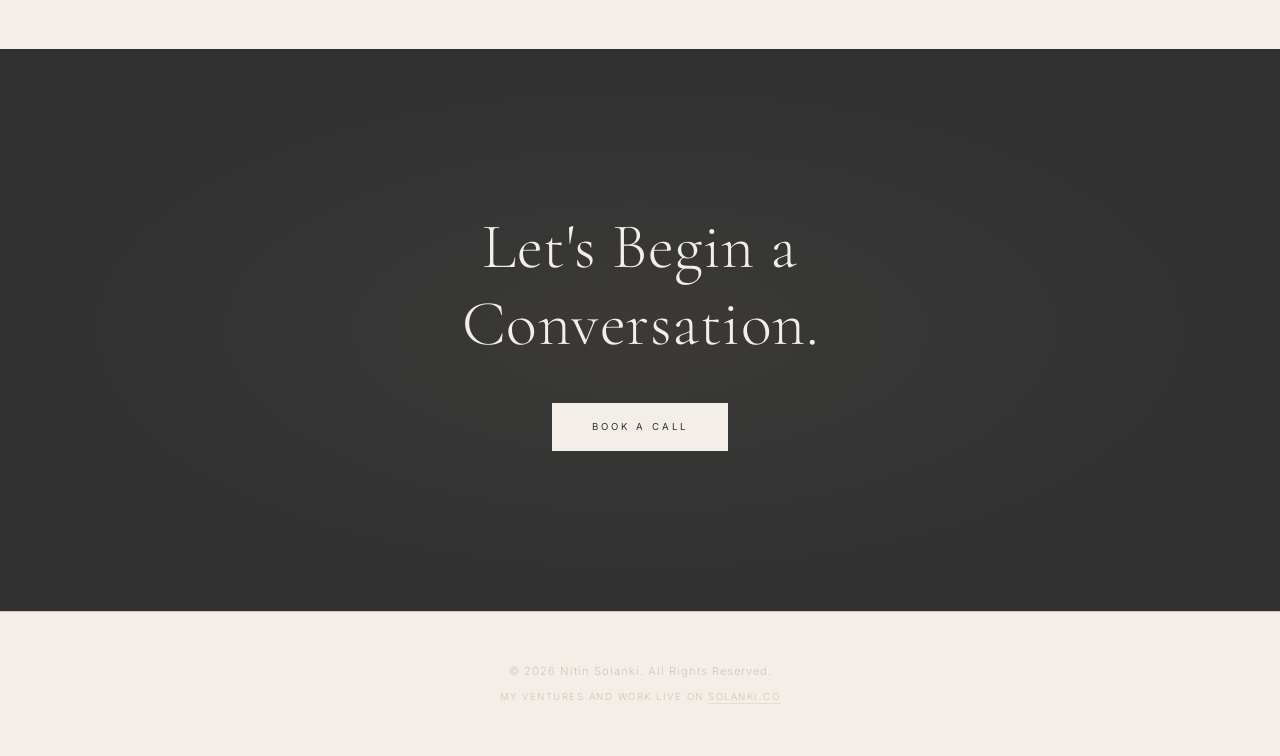
==== commit 84d1b8b9: "Consolidate CSS, fix accessibility, add 404 page - Extract ~500 lines of shared CSS into shared.css " ====
--- a/index.html
+++ b/index.html
@@ -40,373 +40,10 @@
     <link rel="preconnect" href="https://fonts.googleapis.com">
     <link rel="preconnect" href="https://fonts.gstatic.com" crossorigin>
     <link href="https://fonts.googleapis.com/css2?family=Cormorant+Garamond:ital,wght@0,300;0,400;0,500;0,600;1,300;1,400&family=Inter:wght@300;400;500&display=swap" rel="stylesheet">
+    <meta name="theme-color" content="#F3EEE7">
+    <link rel="stylesheet" href="shared.css">
     <style>
-        /* ===== AMAN BRAND COLORS ===== */
-        :root {
-            --primary-bg: #F3EEE7;
-            --primary-text: #313131;
-            --warm-taupe: #D4C4B0;
-            --soft-sand: #E8DFD3;
-            --accent-dark: #000000;
-        }
-
-        /* ===== SCREEN READER ONLY ===== */
-        .sr-only {
-            position: absolute;
-            width: 1px;
-            height: 1px;
-            padding: 0;
-            margin: -1px;
-            overflow: hidden;
-            clip: rect(0, 0, 0, 0);
-            white-space: nowrap;
-            border-width: 0;
-        }
-
-        /* ===== LOADING SCREEN ===== */
-        .loading-screen {
-            position: fixed;
-            top: 0;
-            left: 0;
-            width: 100%;
-            height: 100vh;
-            background: var(--primary-bg);
-            display: flex;
-            flex-direction: column;
-            justify-content: center;
-            align-items: center;
-            z-index: 9999;
-            transition: opacity 0.6s cubic-bezier(0.4, 0, 0.2, 1), visibility 0.6s cubic-bezier(0.4, 0, 0.2, 1);
-        }
-
-        .loading-screen.hidden {
-            opacity: 0;
-            visibility: hidden;
-        }
-
-        .loading-logo {
-            font-family: 'Cormorant Garamond', Georgia, serif;
-            font-size: 1.8rem;
-            font-weight: 400;
-            letter-spacing: 4px;
-            text-transform: uppercase;
-            color: var(--primary-text);
-            opacity: 0;
-            animation: logoFadeIn 1.2s ease forwards;
-        }
-
-        .loading-line {
-            width: 60px;
-            height: 1px;
-            background: var(--warm-taupe);
-            margin-top: 30px;
-            transform: scaleX(0);
-            animation: lineExpand 1s ease 0.4s forwards;
-        }
-
-        @keyframes logoFadeIn {
-            0% {
-                opacity: 0;
-                transform: translateY(10px);
-            }
-            100% {
-                opacity: 1;
-                transform: translateY(0);
-            }
-        }
-
-        @keyframes lineExpand {
-            0% {
-                transform: scaleX(0);
-            }
-            100% {
-                transform: scaleX(1);
-            }
-        }
-
-        /* ===== SCROLL ANIMATIONS ===== */
-        .fade-in {
-            opacity: 0;
-            transform: translateY(30px);
-            transition: opacity 0.8s cubic-bezier(0.4, 0, 0.2, 1), transform 0.8s cubic-bezier(0.4, 0, 0.2, 1);
-        }
-
-        .fade-in.visible {
-            opacity: 1;
-            transform: translateY(0);
-        }
-
-        .fade-in-left {
-            opacity: 0;
-            transform: translateX(-40px);
-            transition: opacity 0.8s cubic-bezier(0.4, 0, 0.2, 1), transform 0.8s cubic-bezier(0.4, 0, 0.2, 1);
-        }
-
-        .fade-in-left.visible {
-            opacity: 1;
-            transform: translateX(0);
-        }
-
-        .fade-in-right {
-            opacity: 0;
-            transform: translateX(40px);
-            transition: opacity 0.8s cubic-bezier(0.4, 0, 0.2, 1), transform 0.8s cubic-bezier(0.4, 0, 0.2, 1);
-        }
-
-        .fade-in-right.visible {
-            opacity: 1;
-            transform: translateX(0);
-        }
-
-        /* Staggered animations for grid items */
-        .stagger-item {
-            opacity: 0;
-            transform: translateY(20px);
-            transition: opacity 0.6s cubic-bezier(0.4, 0, 0.2, 1), transform 0.6s cubic-bezier(0.4, 0, 0.2, 1);
-        }
-
-        .stagger-item.visible {
-            opacity: 1;
-            transform: translateY(0);
-        }
-
-        .stagger-item:nth-child(1) { transition-delay: 0s; }
-        .stagger-item:nth-child(2) { transition-delay: 0.1s; }
-        .stagger-item:nth-child(3) { transition-delay: 0.2s; }
-        .stagger-item:nth-child(4) { transition-delay: 0.3s; }
-
-        /* ===== ENHANCED HOVER ANIMATIONS ===== */
-        /* Brand: "Subtle -- slight opacity change or underline animation, never aggressive transforms" */
-        /* Brand: "Shadows: Avoided -- flatness and subtlety preferred over depth effects" */
-        .hover-lift {
-            transition: opacity 0.4s cubic-bezier(0.4, 0, 0.2, 1);
-        }
-
-        .hover-lift:hover {
-            opacity: 0.7;
-        }
-
-        .hover-underline {
-            position: relative;
-        }
-
-        .hover-underline::after {
-            content: '';
-            position: absolute;
-            bottom: -2px;
-            left: 0;
-            width: 0;
-            height: 1px;
-            background: currentColor;
-            transition: width 0.4s cubic-bezier(0.4, 0, 0.2, 1);
-        }
-
-        .hover-underline:hover::after {
-            width: 100%;
-        }
-
-        /* ===== PARALLAX IMAGES ===== */
-        .parallax-container {
-            overflow: hidden;
-            position: relative;
-        }
-
-        .parallax-image {
-            transition: transform 0.1s ease-out;
-            will-change: transform;
-        }
-
-        /* ===== SIGNATURE HORIZONTAL LINE MOTIFS ===== */
-        .line-accent {
-            position: relative;
-        }
-
-        .line-accent::before {
-            content: '';
-            position: absolute;
-            left: 0;
-            bottom: -15px;
-            width: 60px;
-            height: 1px;
-            background: var(--warm-taupe);
-            transform: scaleX(0);
-            transform-origin: left;
-            transition: transform 1s cubic-bezier(0.25, 0.46, 0.45, 0.94);
-        }
-
-        .line-accent.visible::before {
-            transform: scaleX(1);
-        }
-
-        /* Centered line accent variant */
-        .line-accent-center::before {
-            left: 50%;
-            transform: translateX(-50%) scaleX(0);
-        }
-
-        .line-accent-center.visible::before {
-            transform: translateX(-50%) scaleX(1);
-        }
-
-        /* Section divider lines */
-        .section-divider {
-            width: 100%;
-            height: 1px;
-            background: linear-gradient(90deg, transparent, var(--warm-taupe), transparent);
-            margin: 80px auto;
-            max-width: 200px;
-            opacity: 0;
-            transform: scaleX(0);
-            transition: opacity 0.8s cubic-bezier(0.4, 0, 0.2, 1), transform 1.2s cubic-bezier(0.25, 0.46, 0.45, 0.94);
-        }
-
-        .section-divider.visible {
-            opacity: 1;
-            transform: scaleX(1);
-        }
-
-        /* Animated extending line from headers */
-        .extending-line {
-            position: relative;
-            display: inline-block;
-        }
-
-        .extending-line::after {
-            content: '';
-            position: absolute;
-            right: -80px;
-            top: 50%;
-            width: 60px;
-            height: 1px;
-            background: var(--warm-taupe);
-            transform: scaleX(0);
-            transform-origin: left;
-            transition: transform 0.8s cubic-bezier(0.25, 0.46, 0.45, 0.94) 0.3s;
-        }
-
-        .extending-line.visible::after {
-            transform: scaleX(1);
-        }
-
-        /* ===== CUSTOM CURSOR ===== */
-        .custom-cursor {
-            position: fixed;
-            width: 20px;
-            height: 20px;
-            border: 1px solid var(--warm-taupe);
-            border-radius: 0;
-            pointer-events: none;
-            z-index: 10000;
-            opacity: 0;
-            transform: translate(-50%, -50%) scale(1);
-            transition: opacity 0.4s cubic-bezier(0.4, 0, 0.2, 1), transform 0.2s cubic-bezier(0.4, 0, 0.2, 1), border-color 0.3s cubic-bezier(0.4, 0, 0.2, 1);
-        }
-
-        .custom-cursor.visible {
-            opacity: 0.7;
-        }
-
-        .custom-cursor.hover {
-            transform: translate(-50%, -50%) scale(1.4);
-            border-color: var(--primary-text);
-            opacity: 0.5;
-        }
-
-        .custom-cursor.click {
-            transform: translate(-50%, -50%) scale(0.9);
-        }
-
-        /* Cursor dot (inner) */
-        .cursor-dot {
-            position: fixed;
-            width: 3px;
-            height: 3px;
-            background: var(--warm-taupe);
-            border-radius: 0;
-            pointer-events: none;
-            z-index: 10001;
-            opacity: 0;
-            transform: translate(-50%, -50%);
-            transition: opacity 0.3s cubic-bezier(0.4, 0, 0.2, 1);
-        }
-
-        .cursor-dot.visible {
-            opacity: 1;
-        }
-
-        /* Hide custom cursor on touch devices */
-        @media (hover: none) and (pointer: coarse) {
-            .custom-cursor,
-            .cursor-dot {
-                display: none !important;
-            }
-        }
-
-        /* ===== TEXT REVEAL ANIMATIONS ===== */
-        .text-reveal {
-            overflow: hidden;
-        }
-
-        .text-reveal-inner {
-            display: inline-block;
-            transform: translateY(100%);
-            opacity: 0;
-            transition: transform 0.8s cubic-bezier(0.25, 0.46, 0.45, 0.94), opacity 0.8s cubic-bezier(0.4, 0, 0.2, 1);
-        }
-
-        .text-reveal.visible .text-reveal-inner {
-            transform: translateY(0);
-            opacity: 1;
-        }
-
-        /* Staggered word reveal */
-        .word-reveal .word {
-            display: inline-block;
-            overflow: hidden;
-            margin-right: 0.25em;
-        }
-
-        .word-reveal .word-inner {
-            display: inline-block;
-            transform: translateY(110%);
-            transition: transform 0.6s cubic-bezier(0.25, 0.46, 0.45, 0.94);
-        }
-
-        .word-reveal.visible .word-inner {
-            transform: translateY(0);
-        }
-
-        /* Character reveal animation */
-        .char-reveal .char {
-            display: inline-block;
-            opacity: 0;
-            transform: translateY(30px);
-            transition: transform 0.5s cubic-bezier(0.25, 0.46, 0.45, 0.94), opacity 0.5s cubic-bezier(0.4, 0, 0.2, 1);
-        }
-
-        .char-reveal.visible .char {
-            opacity: 1;
-            transform: translateY(0);
-        }
-
-        /* Fade up with blur */
-        .fade-blur {
-            opacity: 0;
-            transform: translateY(20px);
-            filter: blur(5px);
-            transition: opacity 0.8s cubic-bezier(0.4, 0, 0.2, 1), transform 0.8s cubic-bezier(0.4, 0, 0.2, 1), filter 0.8s cubic-bezier(0.4, 0, 0.2, 1);
-        }
-
-        .fade-blur.visible {
-            opacity: 1;
-            transform: translateY(0);
-            filter: blur(0);
-        }
-
-        /* ===== SMOOTH SCROLL ENHANCEMENT ===== */
-        html {
-            scroll-behavior: smooth;
-        }
+        /* ===== PAGE SPECIFIC STYLES ===== */
 
         /* ===== VIDEO HERO ===== */
         .video-hero {
@@ -519,239 +156,14 @@
             }
         }
 
-        /* ===== RESET & BASE (Mobile First) ===== */
-        * {
-            margin: 0;
-            padding: 0;
-            box-sizing: border-box;
-        }
-
-        html {
-            scroll-behavior: smooth;
-        }
-
-        body {
-            font-family: 'Inter', -apple-system, BlinkMacSystemFont, sans-serif;
-            background-color: var(--primary-bg);
-            color: var(--primary-text);
-            line-height: 1.7;
-            font-weight: 300;
-            font-size: 16px;
-        }
-
-        /* Typography - Serif for headlines (Lyon Display equivalent) */
-        h1, h2, h3, h4 {
-            font-family: 'Cormorant Garamond', Georgia, serif;
-            font-weight: 300;
-            letter-spacing: 0.5px;
-        }
-
-        h1 { font-weight: 200; }
-        h2 { font-weight: 300; font-style: italic; }
-
-        img {
-            max-width: 100%;
-            height: auto;
-            display: block;
-        }
-
-        /* ===== HEADER - AMAN STYLE (Mobile First) ===== */
-        /* Structure: Hamburger (left) - Logo (center) - Reserve (right) */
-        header {
-            position: fixed;
-            top: 0;
-            left: 0;
-            right: 0;
-            z-index: 1000;
-            padding: 18px 20px;
-            display: grid;
-            grid-template-columns: auto 1fr auto;
-            align-items: center;
-            gap: 12px;
-            background: rgba(243, 238, 231, 0.95);
-            backdrop-filter: blur(10px);
-            transition: all 0.4s cubic-bezier(0.4, 0, 0.2, 1);
-        }
-
-        header.scrolled {
-            background: rgba(243, 238, 231, 0.98);
-            border-bottom: 1px solid rgba(212, 196, 176, 0.3);
-        }
-
-        /* Hamburger Menu Button — Aman Style */
-        .hamburger {
-            display: flex;
-            align-items: center;
-            gap: 10px;
-            background: none;
-            border: none;
-            cursor: pointer;
-            padding: 0;
-            z-index: 1001;
-        }
-
-        .hamburger-lines {
+        /* ===== PAGE-SPECIFIC HERO STYLES ===== */
+        /* ===== HERO (Mobile First) ===== */
+        .hero {
+            min-height: auto;
             display: flex;
             flex-direction: column;
             justify-content: center;
-            width: 20px;
-            height: 14px;
-        }
-
-        .hamburger-lines span {
-            display: block;
-            width: 100%;
-            height: 1px;
-            background: var(--primary-text);
-            transition: all 0.3s cubic-bezier(0.4, 0, 0.2, 1);
-        }
-
-        .hamburger-lines span:first-child {
-            margin-bottom: 5px;
-        }
-
-        .hamburger-label {
-            font-family: 'Inter', sans-serif;
-            font-size: 0.55rem;
-            font-weight: 400;
-            letter-spacing: 2px;
-            text-transform: uppercase;
-            color: var(--primary-text);
-            display: none;
-        }
-
-        .hamburger.active .hamburger-lines span:first-child {
-            transform: rotate(45deg) translate(2px, 2px);
-        }
-
-        .hamburger.active .hamburger-lines span:last-child {
-            transform: rotate(-45deg) translate(2px, -2px);
-        }
-
-        .hamburger.active .hamburger-label {
-            visibility: hidden;
-        }
-
-        /* Logo - Centered */
-        .logo {
-            font-family: 'Cormorant Garamond', Georgia, serif;
-            font-size: 1rem;
-            font-weight: 500;
-            letter-spacing: 2px;
-            text-transform: uppercase;
-            color: var(--primary-text);
-            text-decoration: none;
-            text-align: center;
-            justify-self: center;
-            white-space: nowrap;
-        }
-
-        /* Reserve Button - Right */
-        .header-cta {
-            display: flex;
-            justify-content: flex-end;
-        }
-
-        .reserve-btn {
-            display: inline-flex;
-            align-items: center;
-            justify-content: center;
-            color: var(--primary-text);
-            background: transparent;
-            border: 1px solid var(--primary-text);
-            text-decoration: none;
-            font-size: 0.6rem;
-            font-weight: 400;
-            letter-spacing: 0.15em;
-            text-transform: uppercase;
-            padding: 12px 24px;
-            min-height: 44px;
-            white-space: nowrap;
-            transition: opacity 0.4s cubic-bezier(0.4, 0, 0.2, 1);
-        }
-
-        .reserve-btn:hover {
-            background: var(--primary-text);
-            color: var(--primary-bg);
-        }
-
-        /* Full-Screen Navigation Overlay */
-        .nav-overlay {
-            position: fixed;
-            top: 0;
-            left: 0;
-            width: 100%;
-            height: 100vh;
-            background: var(--primary-bg);
-            z-index: 999;
-            display: flex;
-            flex-direction: column;
-            justify-content: center;
-            align-items: center;
-            opacity: 0;
-            visibility: hidden;
-            transition: opacity 0.4s cubic-bezier(0.4, 0, 0.2, 1), visibility 0.4s cubic-bezier(0.4, 0, 0.2, 1);
-        }
-
-        .nav-overlay.active {
-            opacity: 1;
-            visibility: visible;
-        }
-
-        .nav-overlay nav {
-            display: flex;
-            flex-direction: column;
-            align-items: center;
-            gap: 35px;
-        }
-
-        .nav-overlay nav a {
-            font-family: 'Cormorant Garamond', Georgia, serif;
-            font-size: 2rem;
-            font-weight: 300;
-            color: var(--primary-text);
-            text-decoration: none;
-            letter-spacing: 0.15em;
-            transition: opacity 0.3s cubic-bezier(0.4, 0, 0.2, 1);
-        }
-
-        .nav-overlay nav a:hover {
-            opacity: 0.5;
-        }
-
-        .nav-social {
-            position: absolute;
-            bottom: 60px;
-            display: flex;
-            gap: 30px;
-        }
-
-        .nav-social a {
-            font-size: 0.7rem;
-            font-weight: 400;
-            letter-spacing: 2px;
-            text-transform: uppercase;
-            color: var(--warm-taupe);
-            text-decoration: none;
-            transition: color 0.3s cubic-bezier(0.4, 0, 0.2, 1);
-        }
-
-        .nav-social a:hover {
-            color: var(--primary-text);
-        }
-
-        /* Desktop Navigation Links (hidden on mobile) */
-        .desktop-nav {
-            display: none;
-        }
-
-        /* ===== HERO (Mobile First) ===== */
-        .hero {
-            min-height: 100vh;
-            display: flex;
-            flex-direction: column;
-            justify-content: center;
-            padding: 100px 20px 60px;
+            padding: 40px 20px 60px;
         }
 
         .hero-container {
@@ -888,7 +300,7 @@
             font-weight: 300;
             letter-spacing: 2px;
             text-transform: uppercase;
-            color: #9B9183;
+            color: #847A6F;
             margin-bottom: 20px;
         }
 
@@ -1117,76 +529,6 @@
             margin-top: 2px;
         }
 
-        /* ===== SOCIAL LINKS (Mobile First) ===== */
-        .social-section {
-            padding: 50px 20px;
-            display: flex;
-            flex-wrap: wrap;
-            justify-content: center;
-            gap: 24px;
-            background: var(--primary-bg);
-        }
-
-        .social-icon {
-            width: 44px;
-            height: 44px;
-            display: flex;
-            align-items: center;
-            justify-content: center;
-            border: 1px solid var(--warm-taupe);
-            text-decoration: none;
-            transition: all 0.2s cubic-bezier(0.4, 0, 0.2, 1);
-        }
-
-        .social-icon svg {
-            width: 20px;
-            height: 20px;
-            fill: var(--primary-text);
-            transition: fill 0.2s cubic-bezier(0.4, 0, 0.2, 1);
-        }
-
-        .social-icon:hover {
-            background: var(--primary-text);
-            border-color: var(--primary-text);
-            transform: scale(1.1);
-        }
-
-        .social-icon:hover svg {
-            fill: var(--primary-bg);
-        }
-
-        /* ===== CONNECT BAND (Janu-inspired newsletter section) ===== */
-        .connect-band {
-            background: #E2DBD6;
-            padding: 48px 20px;
-            text-align: center;
-        }
-
-        .connect-band-title {
-            font-family: 'Cormorant Garamond', Georgia, serif;
-            font-size: 1.8rem;
-            color: var(--primary-text);
-            margin-bottom: 16px;
-            font-weight: 300;
-        }
-
-        .connect-band-link {
-            display: inline-block;
-            padding: 12px 24px;
-            border: 1px solid var(--primary-text);
-            color: var(--primary-text);
-            text-decoration: none;
-            font-size: 0.7rem;
-            letter-spacing: 2px;
-            text-transform: uppercase;
-            transition: all 0.3s cubic-bezier(0.4, 0, 0.2, 1);
-        }
-
-        .connect-band-link:hover {
-            background: var(--primary-text);
-            color: var(--primary-bg);
-        }
-
         /* ===== UPGRADED PLATFORM CARDS ===== */
         .platform-header {
             text-align: center;
@@ -1383,49 +725,6 @@
             color: #6B6560;
         }
 
-        /* ===== DARK CTA SECTION ===== */
-        .dark-cta {
-            padding: 100px 20px;
-            background: var(--primary-text);
-            color: var(--primary-bg);
-            text-align: center;
-            position: relative;
-            overflow: hidden;
-        }
-
-        .dark-cta::before {
-            content: '';
-            position: absolute;
-            inset: 0;
-            background: radial-gradient(ellipse at center, rgba(212, 196, 176, 0.06) 0%, transparent 70%);
-        }
-
-        .dark-cta h2 {
-            font-family: 'Cormorant Garamond', Georgia, serif;
-            font-size: 2.5rem;
-            font-weight: 300;
-            line-height: 1.2;
-            margin-bottom: 40px;
-            position: relative;
-        }
-
-        .dark-cta-button {
-            display: inline-block;
-            padding: 16px 40px;
-            background: var(--primary-bg);
-            color: var(--primary-text);
-            text-decoration: none;
-            font-size: 0.6rem;
-            font-weight: 400;
-            letter-spacing: 3px;
-            text-transform: uppercase;
-            transition: all 0.3s cubic-bezier(0.4, 0, 0.2, 1);
-            position: relative;
-        }
-
-        .dark-cta-button:hover {
-            background: var(--warm-taupe);
-        }
 
         /* ===== TABLET UPGRADES (768px) ===== */
         @media (min-width: 768px) {
@@ -1474,14 +773,6 @@
             .now-heading {
                 font-size: 2rem;
             }
-
-            .dark-cta {
-                padding: 120px 40px;
-            }
-
-            .dark-cta h2 {
-                font-size: 3rem;
-            }
         }
 
         /* ===== DESKTOP UPGRADES (1024px) ===== */
@@ -1518,76 +809,14 @@
             .now-heading {
                 font-size: 2.5rem;
             }
-
-            .dark-cta {
-                padding: 160px 60px;
-            }
-
-            .dark-cta h2 {
-                font-size: 4rem;
-            }
-        }
-
-        /* ===== FOOTER (Mobile First) ===== */
-        footer {
-            padding: 40px 20px;
-            text-align: center;
-            font-size: 0.7rem;
-            font-weight: 300;
-            color: var(--warm-taupe);
-            letter-spacing: 1px;
-            background: var(--primary-bg);
-            border-top: 1px solid var(--warm-taupe);
-        }
-
-        .footer-relationship {
-            margin-top: 8px;
-            font-size: 0.6rem;
-            letter-spacing: 1.5px;
-            text-transform: uppercase;
-        }
-
-        .footer-relationship a {
-            color: var(--warm-taupe);
-            text-decoration: none;
-            border-bottom: 1px solid rgba(212, 196, 176, 0.4);
-            padding-bottom: 1px;
-            transition: border-color 0.3s ease;
-        }
-
-        .footer-relationship a:hover {
-            border-color: var(--warm-taupe);
         }
 
         /* ========================================
            TABLET STYLES (min-width: 768px)
            ======================================== */
         @media (min-width: 768px) {
-            header {
-                padding: 20px 40px;
-                grid-template-columns: auto 1fr auto;
-                gap: 20px;
-            }
-
-            .hamburger-label {
-                display: block;
-            }
-
-            .logo {
-                font-size: 1.2rem;
-            }
-
-            .reserve-btn {
-                font-size: 0.65rem;
-                padding: 11px 20px;
-            }
-
-            .nav-overlay nav a {
-                font-size: 2.5rem;
-            }
-
             .hero {
-                padding: 120px 40px 80px;
+                padding: 60px 40px 80px;
             }
 
             .hero-name {
@@ -1673,60 +902,8 @@
            DESKTOP STYLES (min-width: 1024px)
            ======================================== */
         @media (min-width: 1024px) {
-            header {
-                padding: 22px 60px;
-                grid-template-columns: auto 1fr auto;
-                gap: 20px;
-            }
-
-            .logo {
-                font-size: 1.3rem;
-                letter-spacing: 3px;
-            }
-
-            /* Show desktop nav on large screens */
-            .desktop-nav {
-                display: flex;
-                align-items: center;
-                gap: 40px;
-                justify-self: end;
-            }
-
-            .desktop-nav a {
-                color: var(--primary-text);
-                text-decoration: none;
-                font-size: 0.75rem;
-                font-weight: 400;
-                letter-spacing: 0.15em;
-                text-transform: uppercase;
-                transition: opacity 0.4s cubic-bezier(0.4, 0, 0.2, 1);
-            }
-
-            .desktop-nav a:hover {
-                opacity: 0.5;
-            }
-
-            .desktop-nav .reserve-btn {
-                font-size: 0.7rem;
-                padding: 12px 28px;
-                border-color: var(--primary-text);
-            }
-
-            /* Hide mobile CTA on desktop */
-            .header-cta {
-                display: none;
-            }
-
-            .hamburger-lines {
-                width: 22px;
-            }
-
-            .nav-overlay nav a {
-                font-size: 3rem;
-            }
-
             .hero {
-                padding: 140px 60px 100px;
+                padding: 80px 60px 100px;
             }
 
             .hero-container {
@@ -1799,7 +976,7 @@
             }
 
             .section {
-                padding: 140px 60px;
+                padding: 100px 60px;
             }
 
             .section-eyebrow {
@@ -1887,14 +1064,11 @@
             }
 
         }
-
-        /* Body scroll lock when menu is open */
-        body.menu-open {
-            overflow: hidden;
-        }
     </style>
 </head>
 <body>
+
+    <a href="#main-content" class="skip-to-content">Skip to content</a>
 
     <!-- Loading Screen -->
     <div class="loading-screen">
@@ -1941,8 +1115,8 @@
         </div>
     </div>
 
-    <!-- Video Hero -->
-    <section class="video-hero">
+    <!-- Hero Section -->
+    <section class="video-hero" id="main-content">
         <div class="video-hero-inner">
             <video autoplay muted loop playsinline poster="images/hero.jpg">
                 <source src="videos/hero.mp4" type="video/mp4">
@@ -1954,7 +1128,6 @@
         </div>
     </section>
 
-    <!-- Hero Section -->
     <section class="hero">
         <div class="hero-container">
             <div class="hero-content fade-in-left">
@@ -2060,35 +1233,35 @@
                 <img src="images/gridphoto1.jpg" alt="Nitin Solanki — black and white portrait">
                 <div class="scroll-strip-label">
                     <div class="scroll-strip-title">Portrait</div>
-                    <div class="scroll-strip-sub">Black & White</div>
+                    <div class="scroll-strip-sub">Styled Editorial</div>
                 </div>
             </div>
             <div class="scroll-strip-item">
                 <img src="images/photo7.jpg" alt="Nitin Solanki — ivy wall">
                 <div class="scroll-strip-label">
-                    <div class="scroll-strip-title">The Wall</div>
-                    <div class="scroll-strip-sub">Greenery</div>
+                    <div class="scroll-strip-title">The Ivy Wall</div>
+                    <div class="scroll-strip-sub">West Palm Beach</div>
                 </div>
             </div>
             <div class="scroll-strip-item">
                 <img src="images/varied4.jpg" alt="Walking through tropical gardens">
                 <div class="scroll-strip-label">
-                    <div class="scroll-strip-title">The Walk</div>
-                    <div class="scroll-strip-sub">Palm Beach</div>
+                    <div class="scroll-strip-title">Morning Walk</div>
+                    <div class="scroll-strip-sub">Worth Avenue</div>
                 </div>
             </div>
             <div class="scroll-strip-item">
                 <img src="images/varied5.jpg" alt="Black and white portrait at arched doorway">
                 <div class="scroll-strip-label">
                     <div class="scroll-strip-title">Doorways</div>
-                    <div class="scroll-strip-sub">Architecture</div>
+                    <div class="scroll-strip-sub">Mediterranean Revival</div>
                 </div>
             </div>
             <div class="scroll-strip-item">
                 <img src="images/gridphoto2.jpg" alt="Nitin Solanki — courtyard">
                 <div class="scroll-strip-label">
-                    <div class="scroll-strip-title">Courtyard</div>
-                    <div class="scroll-strip-sub">Mediterranean</div>
+                    <div class="scroll-strip-title">The Courtyard</div>
+                    <div class="scroll-strip-sub">Palm Beach</div>
                 </div>
             </div>
             <div class="scroll-strip-item">
--- a/shared.css
+++ b/shared.css
@@ -0,0 +1,888 @@
+/* ============================================
+   SHARED.CSS — Nitin Solanki Brand System
+   Common styles across all pages
+   ============================================ */
+
+/* ===== BRAND COLORS ===== */
+:root {
+    --primary-bg: #F3EEE7;
+    --primary-text: #313131;
+    --warm-taupe: #D4C4B0;
+    --soft-sand: #E8DFD3;
+    --accent-dark: #000000;
+    --tonal-bg: #EDE8E1;
+    --eyebrow-color: #847A6F;
+    --body-secondary: #666;
+    --body-tertiary: #6B6560;
+}
+
+/* ===== RESET & BASE (Mobile First) ===== */
+* {
+    margin: 0;
+    padding: 0;
+    box-sizing: border-box;
+}
+
+html {
+    scroll-behavior: smooth;
+}
+
+body {
+    font-family: 'Inter', -apple-system, BlinkMacSystemFont, sans-serif;
+    background-color: var(--primary-bg);
+    color: var(--primary-text);
+    line-height: 1.7;
+    font-weight: 300;
+    font-size: 16px;
+}
+
+body.menu-open {
+    overflow: hidden;
+}
+
+/* Typography - Serif for headlines */
+h1, h2, h3, h4 {
+    font-family: 'Cormorant Garamond', Georgia, serif;
+    font-weight: 300;
+    letter-spacing: 0.5px;
+}
+
+h1 { font-weight: 200; }
+h2 { font-weight: 300; font-style: italic; }
+
+img {
+    max-width: 100%;
+    height: auto;
+    display: block;
+}
+
+/* ===== SCREEN READER ONLY ===== */
+.sr-only {
+    position: absolute;
+    width: 1px;
+    height: 1px;
+    padding: 0;
+    margin: -1px;
+    overflow: hidden;
+    clip: rect(0, 0, 0, 0);
+    white-space: nowrap;
+    border-width: 0;
+}
+
+/* ===== SKIP TO CONTENT (Accessibility) ===== */
+.skip-to-content {
+    position: absolute;
+    top: -100%;
+    left: 50%;
+    transform: translateX(-50%);
+    background: var(--primary-text);
+    color: var(--primary-bg);
+    padding: 12px 24px;
+    font-size: 0.75rem;
+    font-weight: 400;
+    letter-spacing: 1px;
+    text-transform: uppercase;
+    text-decoration: none;
+    z-index: 10001;
+    transition: top 0.3s ease;
+}
+
+.skip-to-content:focus {
+    top: 10px;
+}
+
+/* ===== LOADING SCREEN ===== */
+.loading-screen {
+    position: fixed;
+    top: 0;
+    left: 0;
+    width: 100%;
+    height: 100vh;
+    background: var(--primary-bg);
+    display: flex;
+    flex-direction: column;
+    justify-content: center;
+    align-items: center;
+    z-index: 9999;
+    transition: opacity 0.6s cubic-bezier(0.4, 0, 0.2, 1), visibility 0.6s cubic-bezier(0.4, 0, 0.2, 1);
+}
+
+.loading-screen.hidden {
+    opacity: 0;
+    visibility: hidden;
+}
+
+.loading-logo {
+    font-family: 'Cormorant Garamond', Georgia, serif;
+    font-size: 1.8rem;
+    font-weight: 400;
+    letter-spacing: 4px;
+    text-transform: uppercase;
+    color: var(--primary-text);
+    opacity: 0;
+    animation: logoFadeIn 1.2s cubic-bezier(0.4, 0, 0.2, 1) forwards;
+}
+
+.loading-line {
+    width: 60px;
+    height: 1px;
+    background: var(--warm-taupe);
+    margin-top: 30px;
+    transform: scaleX(0);
+    animation: lineExpand 1s cubic-bezier(0.4, 0, 0.2, 1) 0.4s forwards;
+}
+
+@keyframes logoFadeIn {
+    0% { opacity: 0; transform: translateY(10px); }
+    100% { opacity: 1; transform: translateY(0); }
+}
+
+@keyframes lineExpand {
+    0% { transform: scaleX(0); }
+    100% { transform: scaleX(1); }
+}
+
+/* ===== SCROLL ANIMATIONS ===== */
+.fade-in {
+    opacity: 0;
+    transform: translateY(30px);
+    transition: opacity 0.8s cubic-bezier(0.4, 0, 0.2, 1), transform 0.8s cubic-bezier(0.4, 0, 0.2, 1);
+}
+
+.fade-in.visible {
+    opacity: 1;
+    transform: translateY(0);
+}
+
+.fade-in-left {
+    opacity: 0;
+    transform: translateX(-40px);
+    transition: opacity 0.8s cubic-bezier(0.4, 0, 0.2, 1), transform 0.8s cubic-bezier(0.4, 0, 0.2, 1);
+}
+
+.fade-in-left.visible {
+    opacity: 1;
+    transform: translateX(0);
+}
+
+.fade-in-right {
+    opacity: 0;
+    transform: translateX(40px);
+    transition: opacity 0.8s cubic-bezier(0.4, 0, 0.2, 1), transform 0.8s cubic-bezier(0.4, 0, 0.2, 1);
+}
+
+.fade-in-right.visible {
+    opacity: 1;
+    transform: translateX(0);
+}
+
+/* Staggered animations — supports up to 9 children */
+.stagger-item {
+    opacity: 0;
+    transform: translateY(20px);
+    transition: opacity 0.6s cubic-bezier(0.4, 0, 0.2, 1), transform 0.6s cubic-bezier(0.4, 0, 0.2, 1);
+}
+
+.stagger-item.visible {
+    opacity: 1;
+    transform: translateY(0);
+}
+
+.stagger-item:nth-child(1) { transition-delay: 0s; }
+.stagger-item:nth-child(2) { transition-delay: 0.1s; }
+.stagger-item:nth-child(3) { transition-delay: 0.15s; }
+.stagger-item:nth-child(4) { transition-delay: 0.2s; }
+.stagger-item:nth-child(5) { transition-delay: 0.25s; }
+.stagger-item:nth-child(6) { transition-delay: 0.3s; }
+.stagger-item:nth-child(7) { transition-delay: 0.35s; }
+.stagger-item:nth-child(8) { transition-delay: 0.4s; }
+.stagger-item:nth-child(9) { transition-delay: 0.45s; }
+
+/* ===== ENHANCED HOVER ANIMATIONS ===== */
+/* Brand: "Subtle — slight opacity change or underline animation, never aggressive transforms" */
+/* Brand: "Shadows: Avoided — flatness and subtlety preferred over depth effects" */
+.hover-lift {
+    transition: opacity 0.4s cubic-bezier(0.4, 0, 0.2, 1);
+}
+
+.hover-lift:hover {
+    opacity: 0.7;
+}
+
+.hover-underline {
+    position: relative;
+}
+
+.hover-underline::after {
+    content: '';
+    position: absolute;
+    bottom: -2px;
+    left: 0;
+    width: 0;
+    height: 1px;
+    background: currentColor;
+    transition: width 0.4s cubic-bezier(0.4, 0, 0.2, 1);
+}
+
+.hover-underline:hover::after {
+    width: 100%;
+}
+
+/* ===== PARALLAX IMAGES ===== */
+.parallax-container {
+    overflow: hidden;
+    position: relative;
+}
+
+.parallax-image {
+    transition: transform 0.1s ease-out;
+    will-change: transform;
+}
+
+/* ===== SIGNATURE HORIZONTAL LINE MOTIFS ===== */
+.line-accent {
+    position: relative;
+}
+
+.line-accent::before {
+    content: '';
+    position: absolute;
+    left: 0;
+    bottom: -15px;
+    width: 60px;
+    height: 1px;
+    background: var(--warm-taupe);
+    transform: scaleX(0);
+    transform-origin: left;
+    transition: transform 1s cubic-bezier(0.25, 0.46, 0.45, 0.94);
+}
+
+.line-accent.visible::before {
+    transform: scaleX(1);
+}
+
+/* Centered line accent variant */
+.line-accent-center::before {
+    left: 50%;
+    transform: translateX(-50%) scaleX(0);
+}
+
+.line-accent-center.visible::before {
+    transform: translateX(-50%) scaleX(1);
+}
+
+/* Section divider — hidden (replaced by tonal zoning) */
+.section-divider {
+    display: none;
+}
+
+/* Animated extending line from headers */
+.extending-line {
+    position: relative;
+    display: inline-block;
+}
+
+.extending-line::after {
+    content: '';
+    position: absolute;
+    right: -80px;
+    top: 50%;
+    width: 60px;
+    height: 1px;
+    background: var(--warm-taupe);
+    transform: scaleX(0);
+    transform-origin: left;
+    transition: transform 0.8s cubic-bezier(0.25, 0.46, 0.45, 0.94) 0.3s;
+}
+
+.extending-line.visible::after {
+    transform: scaleX(1);
+}
+
+/* ===== TONAL ZONING ===== */
+.tonal-zone {
+    background: var(--tonal-bg);
+    padding: 60px 0;
+    margin: 0 -20px;
+    padding-left: 20px;
+    padding-right: 20px;
+}
+
+/* ===== CUSTOM CURSOR ===== */
+.custom-cursor {
+    position: fixed;
+    width: 20px;
+    height: 20px;
+    border: 1px solid var(--warm-taupe);
+    border-radius: 0;
+    pointer-events: none;
+    z-index: 10000;
+    opacity: 0;
+    transform: translate(-50%, -50%) scale(1);
+    transition: opacity 0.4s cubic-bezier(0.4, 0, 0.2, 1), transform 0.2s cubic-bezier(0.4, 0, 0.2, 1), border-color 0.3s cubic-bezier(0.4, 0, 0.2, 1);
+}
+
+.custom-cursor.visible {
+    opacity: 0.7;
+}
+
+.custom-cursor.hover {
+    transform: translate(-50%, -50%) scale(1.4);
+    border-color: var(--primary-text);
+    opacity: 0.5;
+}
+
+.custom-cursor.click {
+    transform: translate(-50%, -50%) scale(0.9);
+}
+
+/* Cursor dot (inner) */
+.cursor-dot {
+    position: fixed;
+    width: 3px;
+    height: 3px;
+    background: var(--warm-taupe);
+    border-radius: 0;
+    pointer-events: none;
+    z-index: 10001;
+    opacity: 0;
+    transform: translate(-50%, -50%);
+    transition: opacity 0.3s cubic-bezier(0.4, 0, 0.2, 1);
+}
+
+.cursor-dot.visible {
+    opacity: 1;
+}
+
+/* Hide custom cursor on touch devices */
+@media (hover: none) and (pointer: coarse) {
+    .custom-cursor,
+    .cursor-dot {
+        display: none !important;
+    }
+}
+
+/* ===== TEXT REVEAL ANIMATIONS ===== */
+.text-reveal {
+    overflow: hidden;
+}
+
+.text-reveal-inner {
+    display: inline-block;
+    transform: translateY(100%);
+    opacity: 0;
+    transition: transform 0.8s cubic-bezier(0.25, 0.46, 0.45, 0.94), opacity 0.8s cubic-bezier(0.4, 0, 0.2, 1);
+}
+
+.text-reveal.visible .text-reveal-inner {
+    transform: translateY(0);
+    opacity: 1;
+}
+
+/* Staggered word reveal */
+.word-reveal .word {
+    display: inline-block;
+    overflow: hidden;
+    margin-right: 0.25em;
+}
+
+.word-reveal .word-inner {
+    display: inline-block;
+    transform: translateY(110%);
+    transition: transform 0.6s cubic-bezier(0.25, 0.46, 0.45, 0.94);
+}
+
+.word-reveal.visible .word-inner {
+    transform: translateY(0);
+}
+
+/* Character reveal animation */
+.char-reveal .char {
+    display: inline-block;
+    opacity: 0;
+    transform: translateY(30px);
+    transition: transform 0.5s cubic-bezier(0.25, 0.46, 0.45, 0.94), opacity 0.5s cubic-bezier(0.4, 0, 0.2, 1);
+}
+
+.char-reveal.visible .char {
+    opacity: 1;
+    transform: translateY(0);
+}
+
+/* Fade up with blur */
+.fade-blur {
+    opacity: 0;
+    transform: translateY(20px);
+    filter: blur(5px);
+    transition: opacity 0.8s cubic-bezier(0.4, 0, 0.2, 1), transform 0.8s cubic-bezier(0.4, 0, 0.2, 1), filter 0.8s cubic-bezier(0.4, 0, 0.2, 1);
+}
+
+.fade-blur.visible {
+    opacity: 1;
+    transform: translateY(0);
+    filter: blur(0);
+}
+
+/* ===== HEADER — AMAN STYLE (Mobile First) ===== */
+/* Structure: Hamburger (left) | Logo (center) | Reserve (right) */
+header {
+    position: fixed;
+    top: 0;
+    left: 0;
+    right: 0;
+    z-index: 1000;
+    padding: 18px 20px;
+    display: grid;
+    grid-template-columns: auto 1fr auto;
+    align-items: center;
+    gap: 12px;
+    background: rgba(243, 238, 231, 0.95);
+    backdrop-filter: blur(10px);
+    transition: all 0.4s cubic-bezier(0.4, 0, 0.2, 1);
+}
+
+header.scrolled {
+    background: rgba(243, 238, 231, 0.98);
+    border-bottom: 1px solid rgba(212, 196, 176, 0.3);
+}
+
+/* Hamburger Menu Button */
+.hamburger {
+    display: flex;
+    align-items: center;
+    gap: 10px;
+    background: none;
+    border: none;
+    cursor: pointer;
+    padding: 0;
+    z-index: 1001;
+}
+
+.hamburger-lines {
+    display: flex;
+    flex-direction: column;
+    justify-content: center;
+    width: 20px;
+    height: 14px;
+}
+
+.hamburger-lines span {
+    display: block;
+    width: 100%;
+    height: 1px;
+    background: var(--primary-text);
+    transition: all 0.3s cubic-bezier(0.4, 0, 0.2, 1);
+}
+
+.hamburger-lines span:first-child {
+    margin-bottom: 5px;
+}
+
+.hamburger-label {
+    font-family: 'Inter', sans-serif;
+    font-size: 0.55rem;
+    font-weight: 400;
+    letter-spacing: 2px;
+    text-transform: uppercase;
+    color: var(--primary-text);
+    display: none;
+}
+
+.hamburger.active .hamburger-lines span:first-child {
+    transform: rotate(45deg) translate(2px, 2px);
+}
+
+.hamburger.active .hamburger-lines span:last-child {
+    transform: rotate(-45deg) translate(2px, -2px);
+}
+
+.hamburger.active .hamburger-label {
+    visibility: hidden;
+}
+
+/* Logo - Centered */
+.logo {
+    font-family: 'Cormorant Garamond', Georgia, serif;
+    font-size: 1rem;
+    font-weight: 500;
+    letter-spacing: 2px;
+    text-transform: uppercase;
+    color: var(--primary-text);
+    text-decoration: none;
+    text-align: center;
+    justify-self: center;
+    white-space: nowrap;
+}
+
+/* Aman-inspired A — crossbar-less chevron */
+.logo-a {
+    position: relative;
+    display: inline-block;
+    color: transparent;
+}
+
+.logo-a::after {
+    content: '';
+    position: absolute;
+    top: 0.08em;
+    left: 5%;
+    width: 90%;
+    height: 0.75em;
+    background-image: url("data:image/svg+xml,%3Csvg xmlns='http://www.w3.org/2000/svg' viewBox='0 0 14 20'%3E%3Cline x1='7' y1='0.5' x2='0.5' y2='19.5' stroke='%23313131' stroke-width='1.1'/%3E%3Cline x1='7' y1='0.5' x2='13.5' y2='19.5' stroke='%23313131' stroke-width='1.1'/%3E%3C/svg%3E");
+    background-size: contain;
+    background-repeat: no-repeat;
+    background-position: center;
+}
+
+/* Reserve Button - Right */
+.header-cta {
+    display: flex;
+    justify-content: flex-end;
+}
+
+.reserve-btn {
+    display: inline-flex;
+    align-items: center;
+    justify-content: center;
+    color: var(--primary-text);
+    background: transparent;
+    border: 1px solid var(--primary-text);
+    text-decoration: none;
+    font-size: 0.6rem;
+    font-weight: 400;
+    letter-spacing: 1.5px;
+    text-transform: uppercase;
+    padding: 12px 24px;
+    min-height: 44px;
+    white-space: nowrap;
+    transition: opacity 0.4s cubic-bezier(0.4, 0, 0.2, 1);
+}
+
+.reserve-btn:hover {
+    background: var(--primary-text);
+    color: var(--primary-bg);
+}
+
+/* Full-Screen Navigation Overlay */
+.nav-overlay {
+    position: fixed;
+    top: 0;
+    left: 0;
+    width: 100%;
+    height: 100vh;
+    background: var(--primary-bg);
+    z-index: 999;
+    display: flex;
+    flex-direction: column;
+    justify-content: center;
+    align-items: center;
+    opacity: 0;
+    visibility: hidden;
+    transition: opacity 0.4s cubic-bezier(0.4, 0, 0.2, 1), visibility 0.4s cubic-bezier(0.4, 0, 0.2, 1);
+}
+
+.nav-overlay.active {
+    opacity: 1;
+    visibility: visible;
+}
+
+.nav-overlay nav {
+    display: flex;
+    flex-direction: column;
+    align-items: center;
+    gap: 35px;
+}
+
+.nav-overlay nav a {
+    font-family: 'Cormorant Garamond', Georgia, serif;
+    font-size: 2rem;
+    font-weight: 300;
+    color: var(--primary-text);
+    text-decoration: none;
+    letter-spacing: 0.15em;
+    transition: opacity 0.3s cubic-bezier(0.4, 0, 0.2, 1);
+}
+
+.nav-overlay nav a:hover {
+    opacity: 0.5;
+}
+
+.nav-social {
+    position: absolute;
+    bottom: 60px;
+    display: flex;
+    gap: 30px;
+}
+
+.nav-social a {
+    font-size: 0.7rem;
+    font-weight: 400;
+    letter-spacing: 2px;
+    text-transform: uppercase;
+    color: var(--warm-taupe);
+    text-decoration: none;
+    transition: color 0.3s cubic-bezier(0.4, 0, 0.2, 1);
+}
+
+.nav-social a:hover {
+    color: var(--primary-text);
+}
+
+/* Desktop Navigation Links (hidden on mobile) */
+.desktop-nav {
+    display: none;
+}
+
+/* ===== SECTION EYEBROWS (unified) ===== */
+.section-eyebrow,
+.eyebrow,
+.page-eyebrow {
+    font-size: 0.6rem;
+    font-weight: 300;
+    letter-spacing: 2px;
+    text-transform: uppercase;
+    color: var(--eyebrow-color);
+    margin-bottom: 20px;
+}
+
+/* ===== DARK CTA SECTION ===== */
+.dark-cta {
+    padding: 100px 20px;
+    background: var(--primary-text);
+    color: var(--primary-bg);
+    text-align: center;
+    position: relative;
+    overflow: hidden;
+}
+
+.dark-cta::before {
+    content: '';
+    position: absolute;
+    inset: 0;
+    background: radial-gradient(ellipse at center, rgba(212, 196, 176, 0.06) 0%, transparent 70%);
+}
+
+.dark-cta h2 {
+    font-family: 'Cormorant Garamond', Georgia, serif;
+    font-size: 2.5rem;
+    font-weight: 300;
+    line-height: 1.2;
+    margin-bottom: 40px;
+    position: relative;
+    color: var(--primary-bg);
+    font-style: normal;
+}
+
+.dark-cta-button {
+    display: inline-block;
+    padding: 16px 40px;
+    background: var(--primary-bg);
+    color: var(--primary-text);
+    text-decoration: none;
+    font-size: 0.6rem;
+    font-weight: 400;
+    letter-spacing: 3px;
+    text-transform: uppercase;
+    transition: all 0.3s cubic-bezier(0.4, 0, 0.2, 1);
+    position: relative;
+}
+
+.dark-cta-button:hover {
+    background: var(--warm-taupe);
+}
+
+/* ===== SOCIAL LINKS ===== */
+.social-section {
+    padding: 50px 20px;
+    display: flex;
+    flex-wrap: wrap;
+    justify-content: center;
+    gap: 24px;
+    background: var(--primary-bg);
+}
+
+.social-icon {
+    width: 44px;
+    height: 44px;
+    display: flex;
+    align-items: center;
+    justify-content: center;
+    border: 1px solid var(--warm-taupe);
+    text-decoration: none;
+    transition: all 0.2s cubic-bezier(0.4, 0, 0.2, 1);
+}
+
+.social-icon svg {
+    width: 20px;
+    height: 20px;
+    fill: var(--primary-text);
+    transition: fill 0.2s cubic-bezier(0.4, 0, 0.2, 1);
+}
+
+.social-icon:hover {
+    background: var(--primary-text);
+    border-color: var(--primary-text);
+    transform: scale(1.1);
+}
+
+.social-icon:hover svg {
+    fill: var(--primary-bg);
+}
+
+/* ===== FOOTER ===== */
+footer {
+    padding: 40px 20px;
+    text-align: center;
+    font-size: 0.7rem;
+    font-weight: 300;
+    color: var(--warm-taupe);
+    letter-spacing: 1px;
+    background: var(--primary-bg);
+    border-top: 1px solid var(--warm-taupe);
+}
+
+.footer-relationship {
+    margin-top: 8px;
+    font-size: 0.6rem;
+    letter-spacing: 1.5px;
+    text-transform: uppercase;
+}
+
+.footer-relationship a {
+    color: var(--warm-taupe);
+    text-decoration: none;
+    border-bottom: 1px solid rgba(212, 196, 176, 0.4);
+    padding-bottom: 1px;
+    transition: border-color 0.3s ease;
+}
+
+.footer-relationship a:hover {
+    border-color: var(--warm-taupe);
+}
+
+/* ===== TABLET (768px) ===== */
+@media (min-width: 768px) {
+    header {
+        padding: 20px 40px;
+        grid-template-columns: auto 1fr auto;
+        gap: 20px;
+    }
+
+    .hamburger-label {
+        display: block;
+    }
+
+    .logo {
+        font-size: 1.2rem;
+    }
+
+    .reserve-btn {
+        font-size: 0.65rem;
+        padding: 11px 20px;
+    }
+
+    .nav-overlay nav a {
+        font-size: 2.5rem;
+    }
+
+    .tonal-zone {
+        margin: 0 -40px;
+        padding-left: 40px;
+        padding-right: 40px;
+        padding-top: 80px;
+        padding-bottom: 80px;
+    }
+
+    .dark-cta {
+        padding: 120px 40px;
+    }
+
+    .dark-cta h2 {
+        font-size: 3rem;
+    }
+
+    .social-section {
+        padding: 60px 40px;
+        gap: 24px;
+    }
+}
+
+/* ===== DESKTOP (1024px) ===== */
+@media (min-width: 1024px) {
+    header {
+        padding: 22px 60px;
+        grid-template-columns: auto 1fr auto;
+        gap: 20px;
+    }
+
+    .logo {
+        font-size: 1.3rem;
+        letter-spacing: 3px;
+    }
+
+    /* Show desktop nav on large screens */
+    .desktop-nav {
+        display: flex;
+        align-items: center;
+        gap: 40px;
+        justify-self: end;
+    }
+
+    .desktop-nav a {
+        color: var(--primary-text);
+        text-decoration: none;
+        font-size: 0.75rem;
+        font-weight: 400;
+        letter-spacing: 0.15em;
+        text-transform: uppercase;
+        transition: opacity 0.4s cubic-bezier(0.4, 0, 0.2, 1);
+    }
+
+    .desktop-nav a:hover {
+        opacity: 0.5;
+    }
+
+    .desktop-nav .reserve-btn {
+        font-size: 0.7rem;
+        padding: 12px 28px;
+        border-color: var(--primary-text);
+    }
+
+    /* Hide mobile CTA on desktop */
+    .header-cta {
+        display: none;
+    }
+
+    .hamburger-lines {
+        width: 22px;
+    }
+
+    .nav-overlay nav a {
+        font-size: 3rem;
+    }
+
+    .tonal-zone {
+        margin: 0 -60px;
+        padding-left: 60px;
+        padding-right: 60px;
+        padding-top: 100px;
+        padding-bottom: 100px;
+    }
+
+    .dark-cta {
+        padding: 160px 60px;
+    }
+
+    .dark-cta h2 {
+        font-size: 4rem;
+    }
+
+    .social-section {
+        padding: 80px 60px;
+        gap: 24px;
+    }
+
+    footer {
+        padding: 50px 60px;
+    }
+}
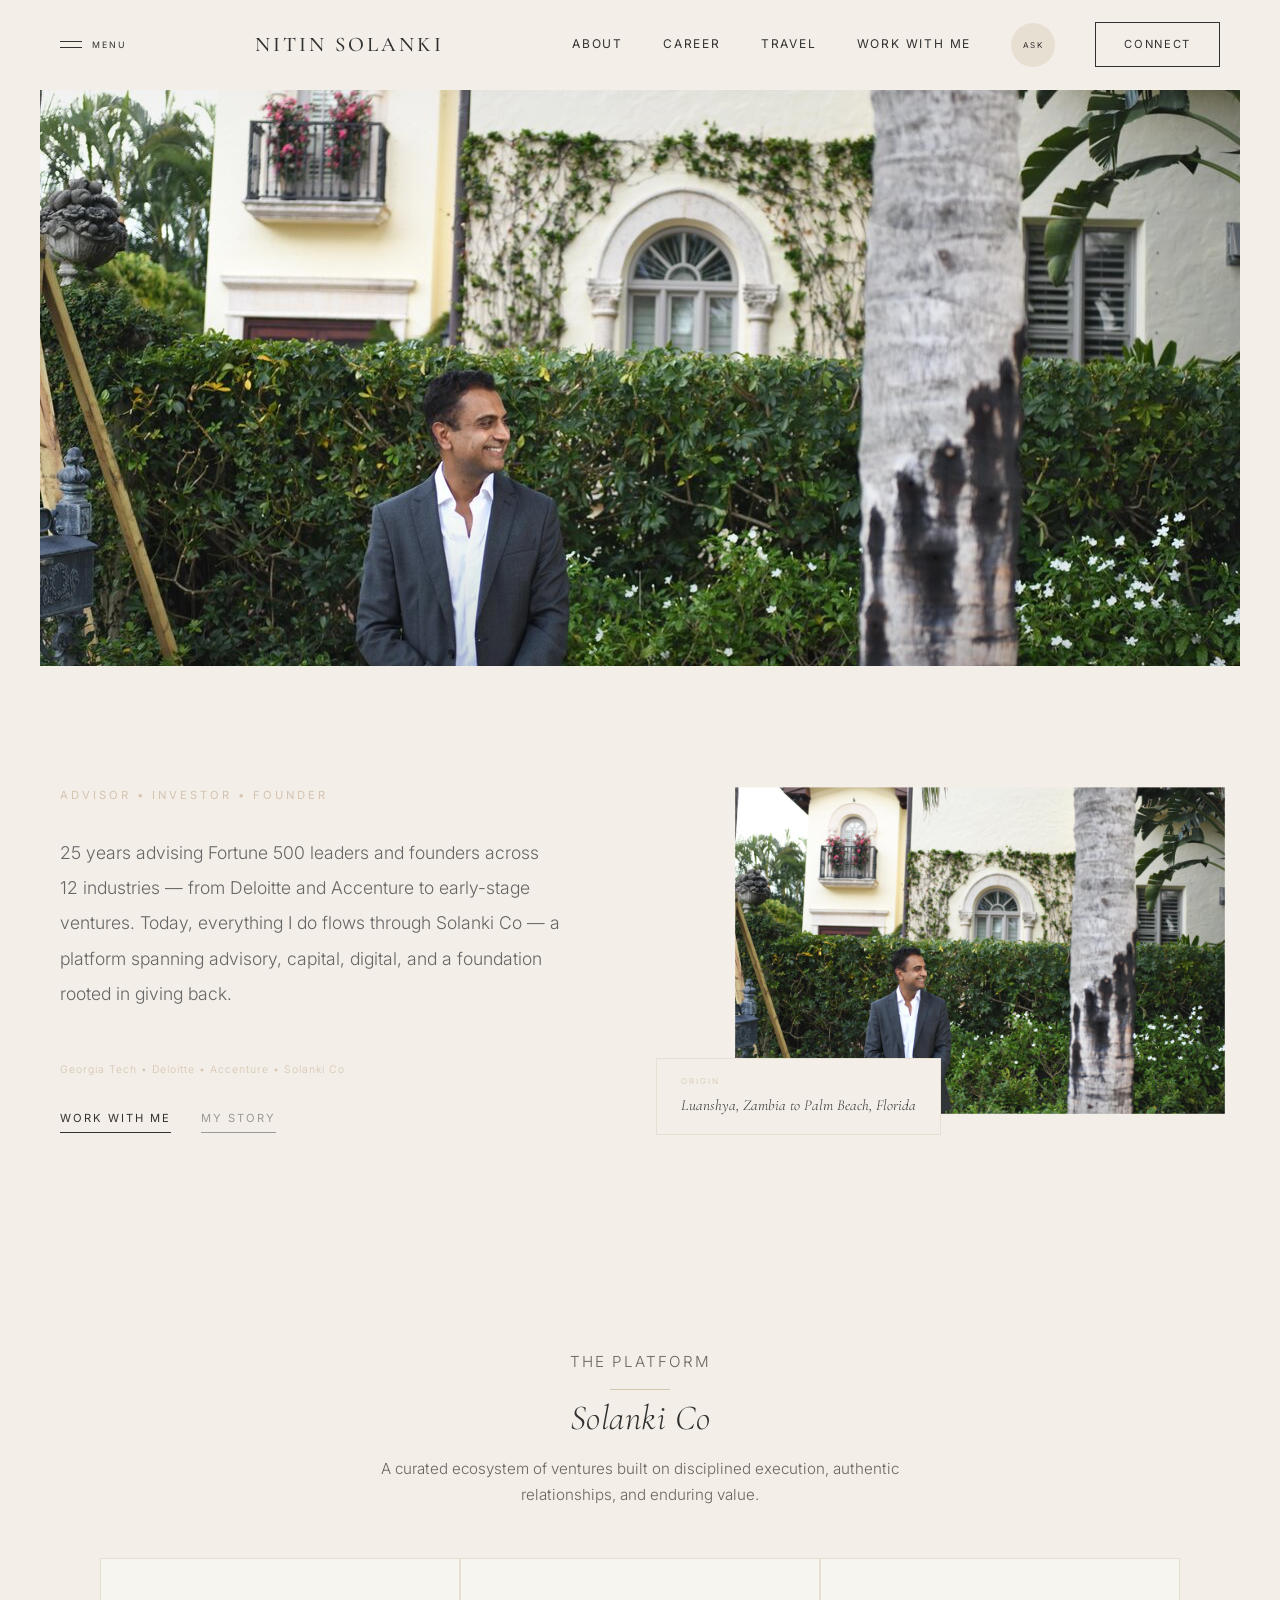
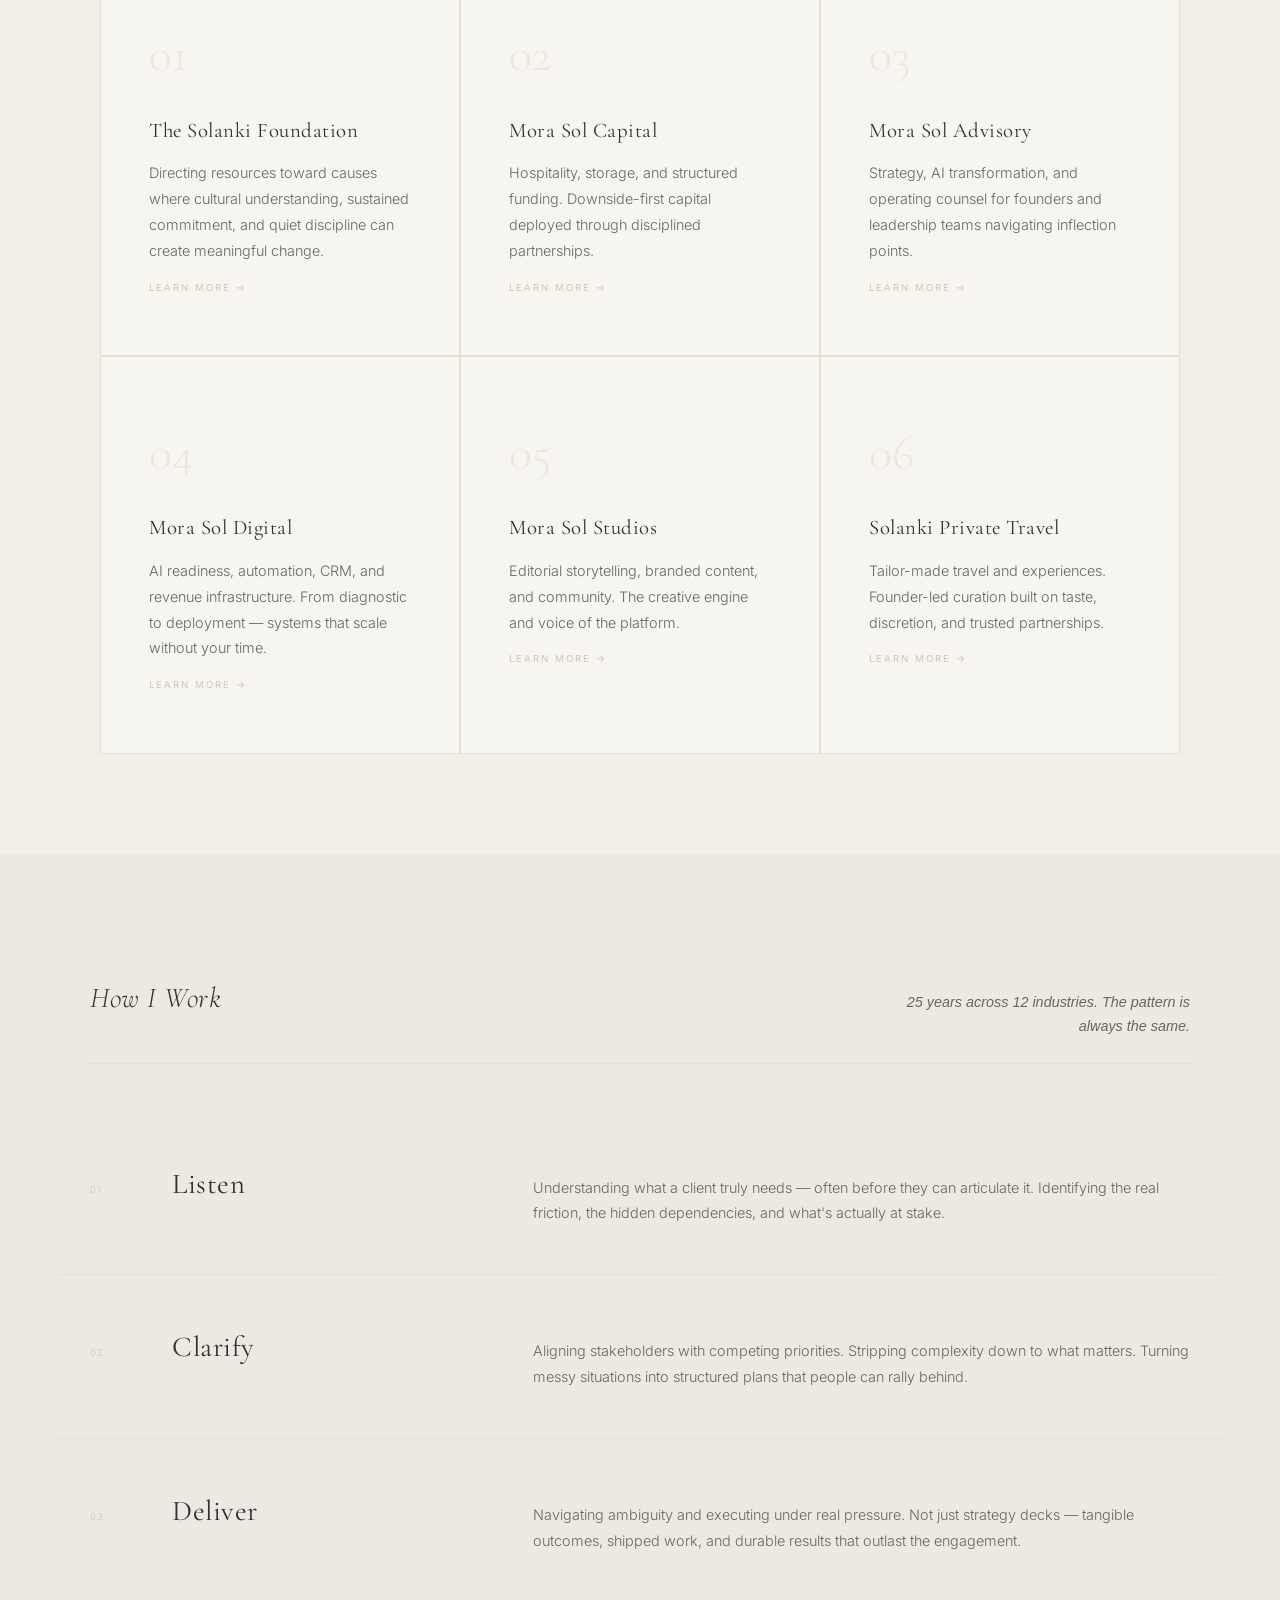
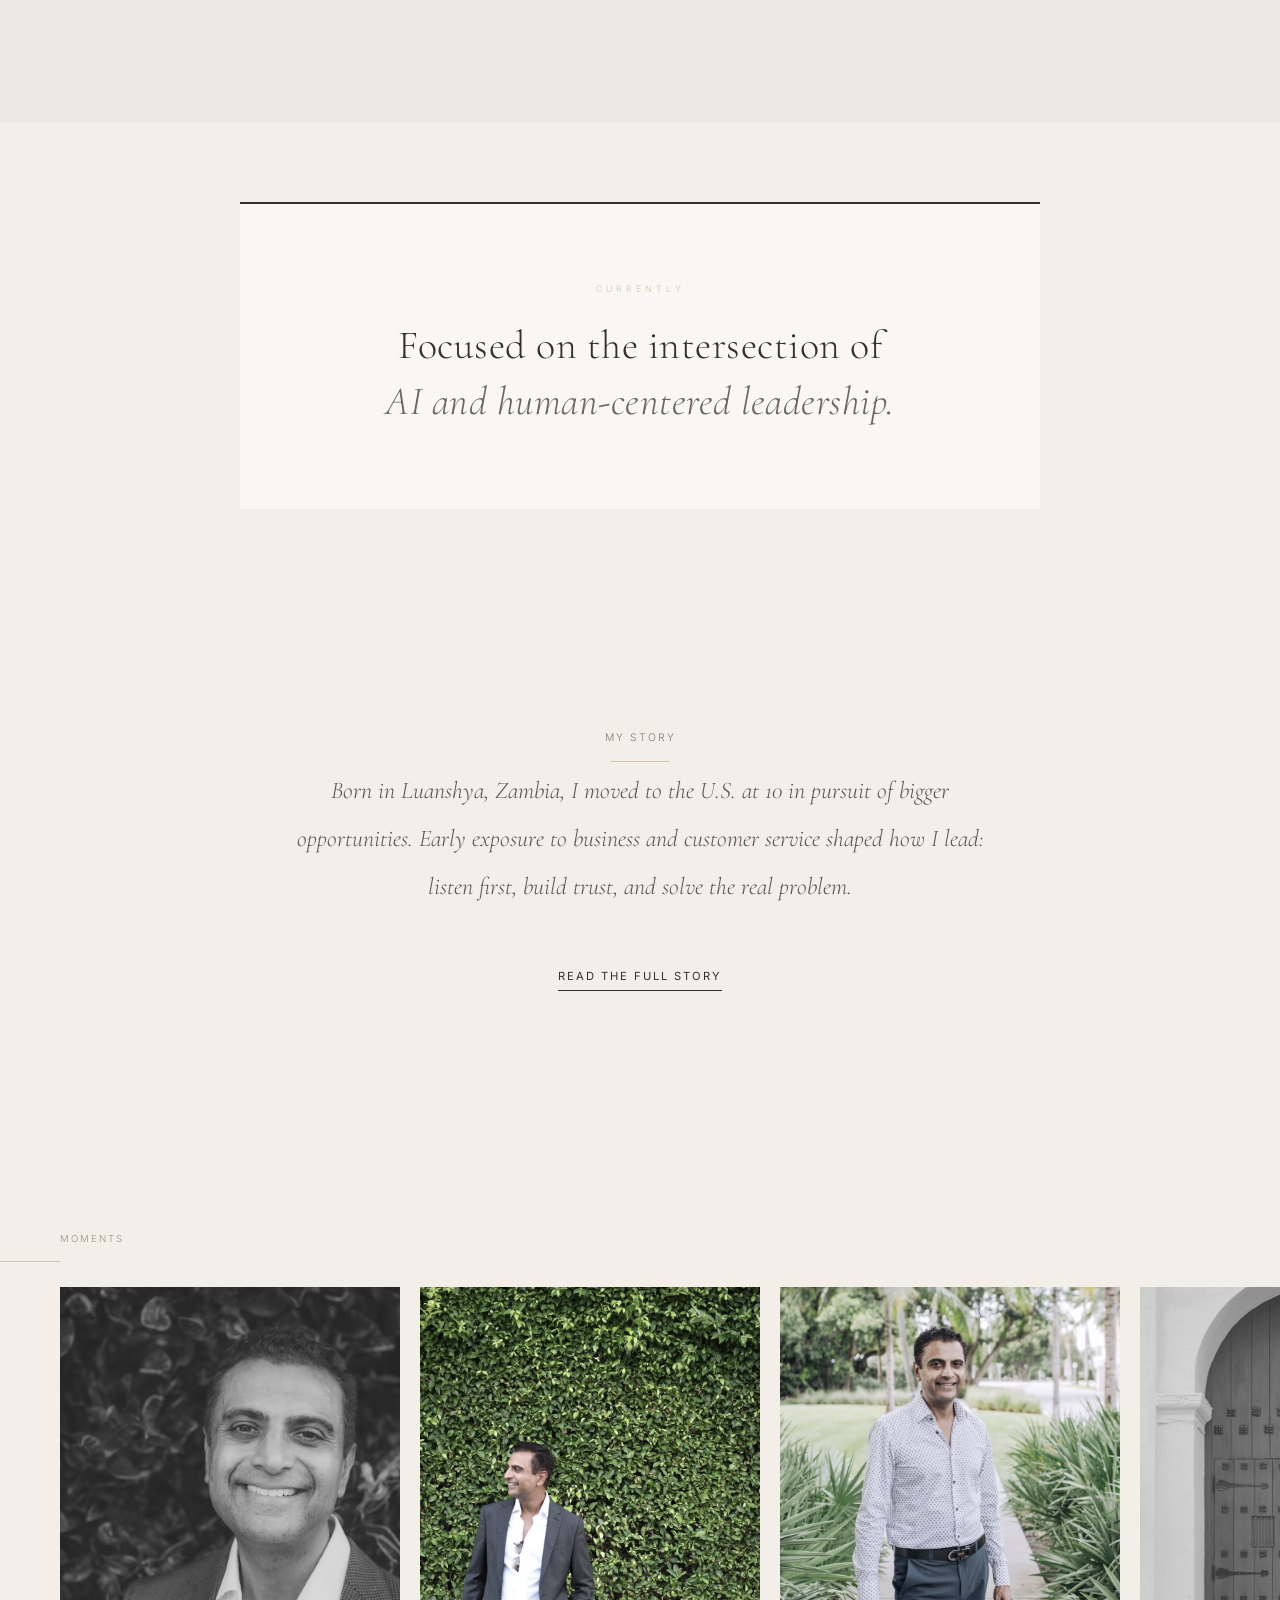
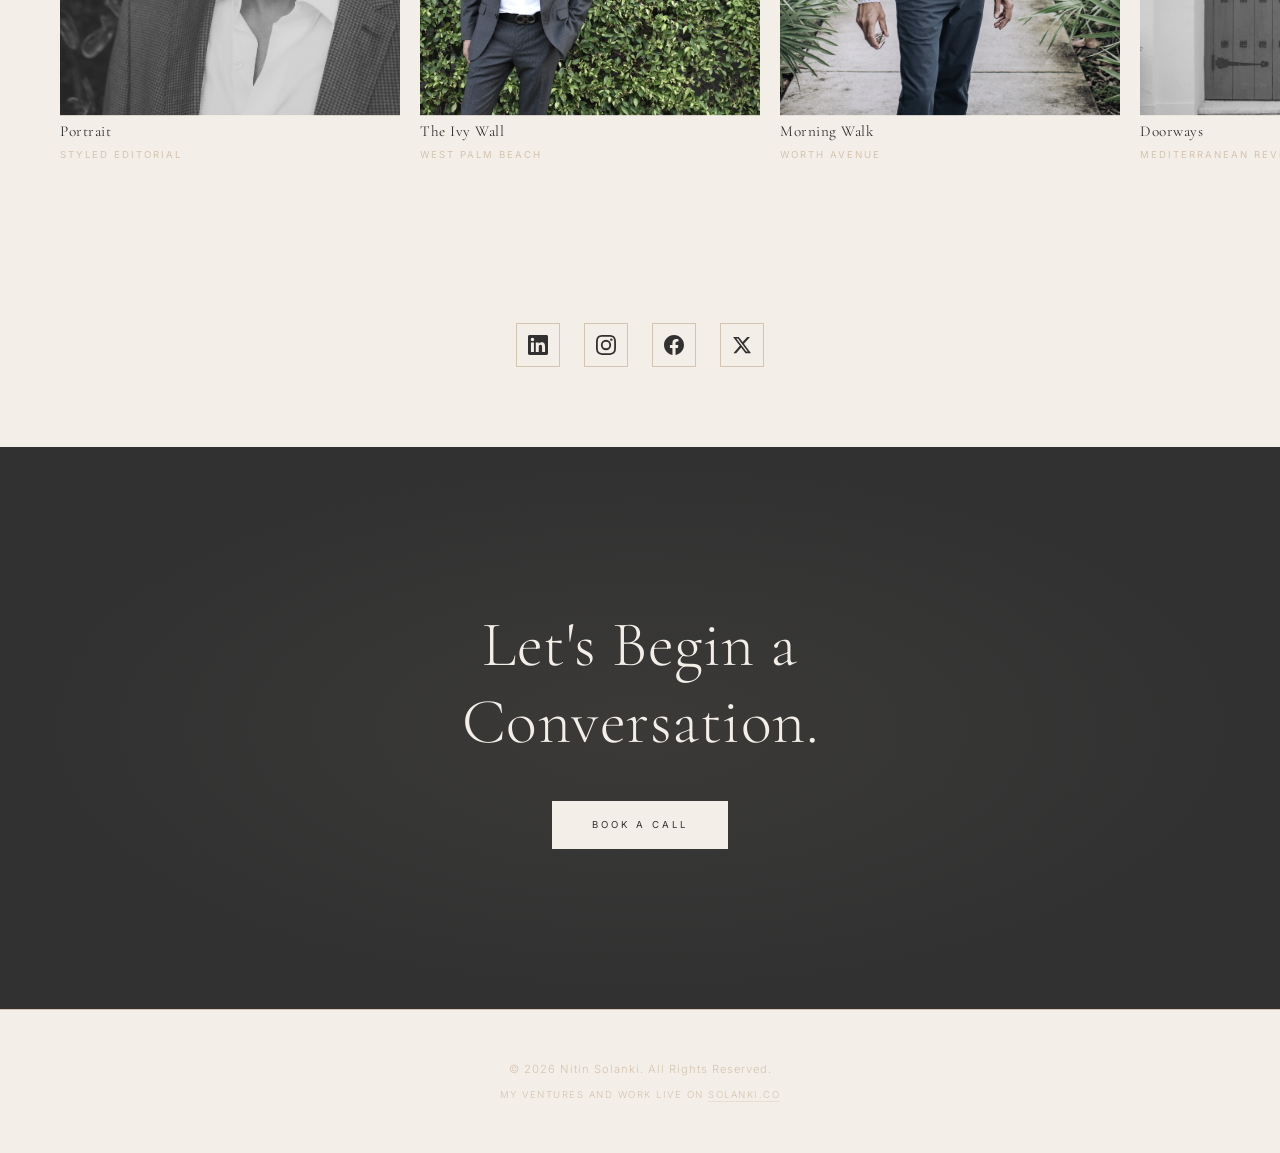
==== commit f410fe3d: "Expand platform to all 6 pillars, elevate F.A.I.L. narrative Homepage: show full Solanki Co ecosyste" ====
--- a/index.html
+++ b/index.html
@@ -730,7 +730,7 @@
         @media (min-width: 768px) {
             .platform-grid {
                 display: grid;
-                grid-template-columns: repeat(3, 1fr);
+                grid-template-columns: repeat(2, 1fr);
                 gap: 0;
             }
 
@@ -783,6 +783,10 @@
 
             .platform-card-number {
                 font-size: 3rem;
+            }
+
+            .platform-grid {
+                grid-template-columns: repeat(3, 1fr);
             }
 
             .method-section {
@@ -1162,21 +1166,39 @@
         <div class="platform-grid">
             <div class="platform-card stagger-item">
                 <div class="platform-card-number">01</div>
+                <h3>The Solanki Foundation</h3>
+                <p>Directing resources toward causes where cultural understanding, sustained commitment, and quiet discipline can create meaningful change.</p>
+                <a href="https://solanki.co/foundation.html" class="platform-card-link" target="_blank" rel="noopener noreferrer">Learn more &rarr;</a>
+            </div>
+            <div class="platform-card stagger-item">
+                <div class="platform-card-number">02</div>
+                <h3>Mora Sol Capital</h3>
+                <p>Hospitality, storage, and structured funding. Downside-first capital deployed through disciplined partnerships.</p>
+                <a href="https://solanki.co/capital.html" class="platform-card-link" target="_blank" rel="noopener noreferrer">Learn more &rarr;</a>
+            </div>
+            <div class="platform-card stagger-item">
+                <div class="platform-card-number">03</div>
                 <h3>Mora Sol Advisory</h3>
                 <p>Strategy, AI transformation, and operating counsel for founders and leadership teams navigating inflection points.</p>
                 <a href="workwithme.html" class="platform-card-link">Learn more &rarr;</a>
             </div>
             <div class="platform-card stagger-item">
-                <div class="platform-card-number">02</div>
+                <div class="platform-card-number">04</div>
                 <h3>Mora Sol Digital</h3>
                 <p>AI readiness, automation, CRM, and revenue infrastructure. From diagnostic to deployment — systems that scale without your time.</p>
                 <a href="workwithme.html" class="platform-card-link">Learn more &rarr;</a>
             </div>
             <div class="platform-card stagger-item">
-                <div class="platform-card-number">03</div>
-                <h3>Mora Sol Capital</h3>
-                <p>Hospitality, storage, and structured funding. Downside-first capital deployed through disciplined partnerships.</p>
-                <a href="workwithme.html" class="platform-card-link">Learn more &rarr;</a>
+                <div class="platform-card-number">05</div>
+                <h3>Mora Sol Studios</h3>
+                <p>Editorial storytelling, branded content, and community. The creative engine and voice of the platform.</p>
+                <a href="https://solanki.co/studios.html" class="platform-card-link" target="_blank" rel="noopener noreferrer">Learn more &rarr;</a>
+            </div>
+            <div class="platform-card stagger-item">
+                <div class="platform-card-number">06</div>
+                <h3>Solanki Private Travel</h3>
+                <p>Tailor-made travel and experiences. Founder-led curation built on taste, discretion, and trusted partnerships.</p>
+                <a href="travel.html" class="platform-card-link">Learn more &rarr;</a>
             </div>
         </div>
     </section>
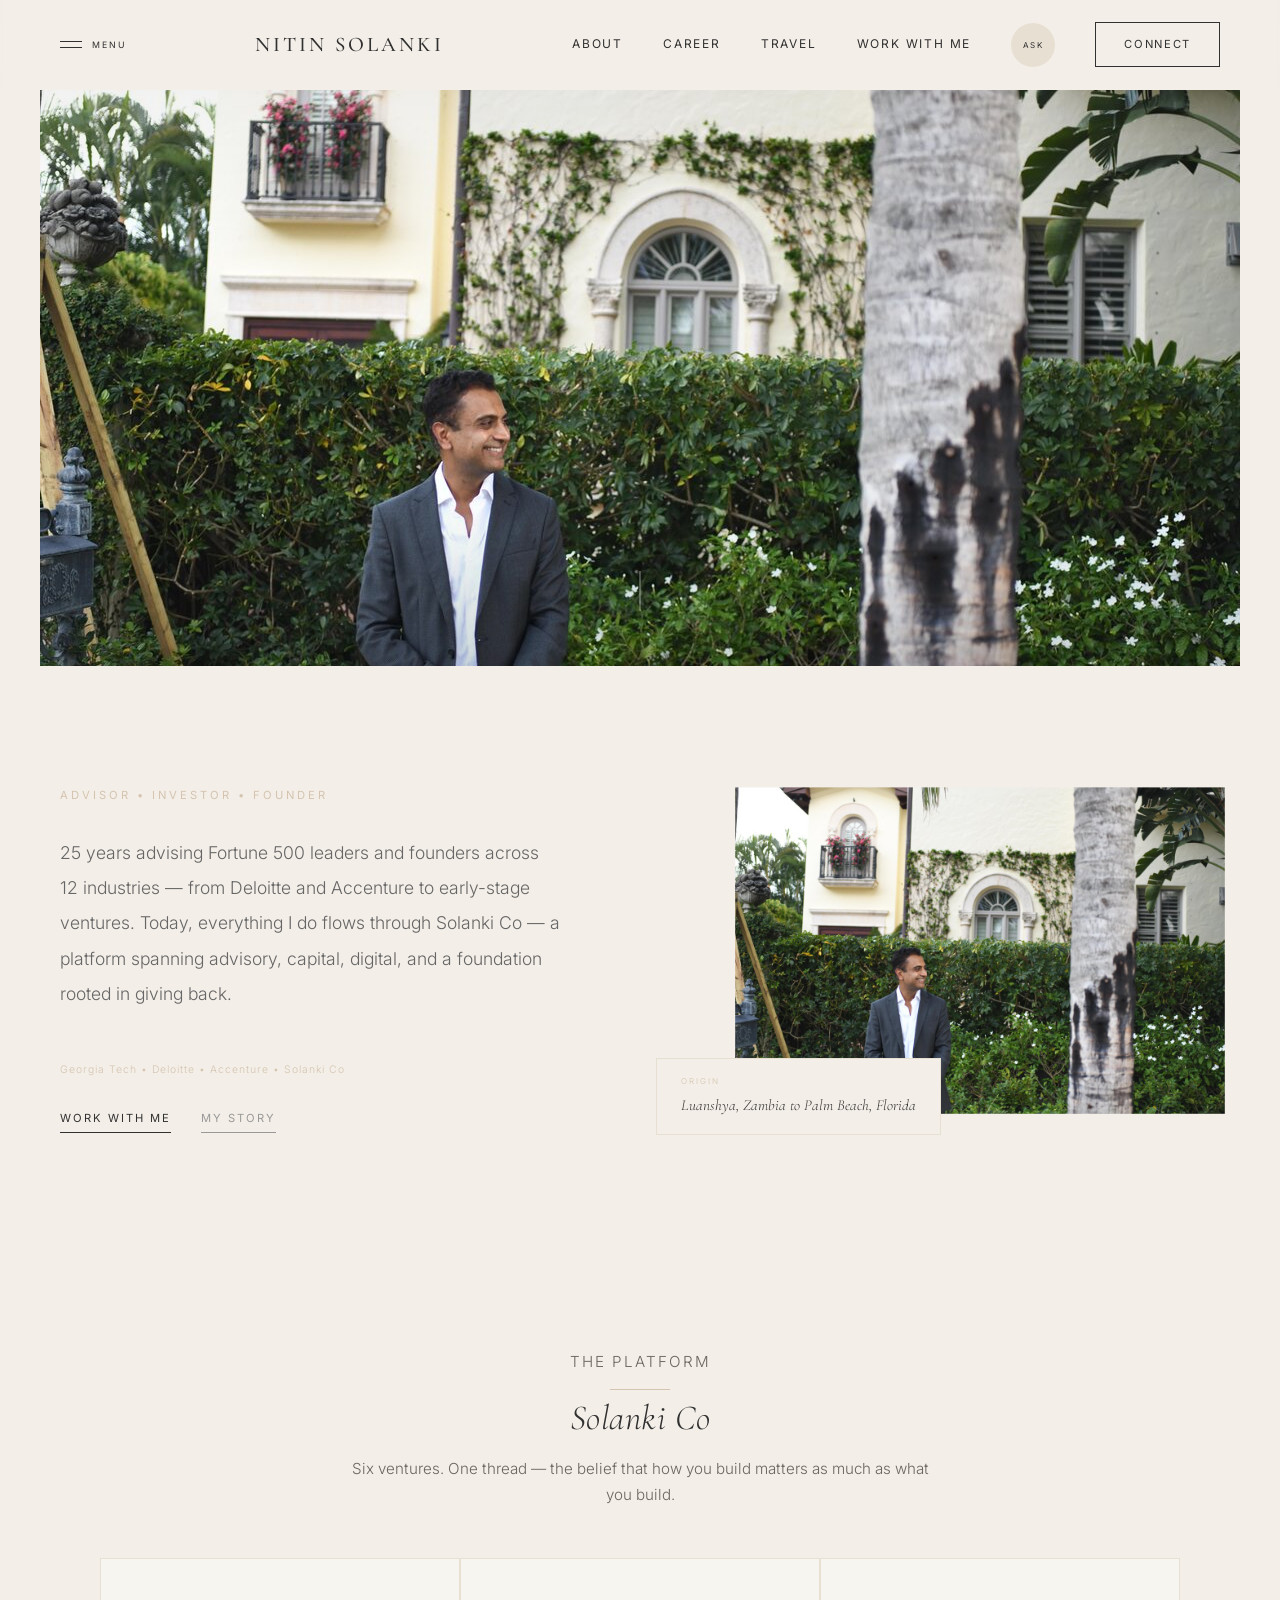
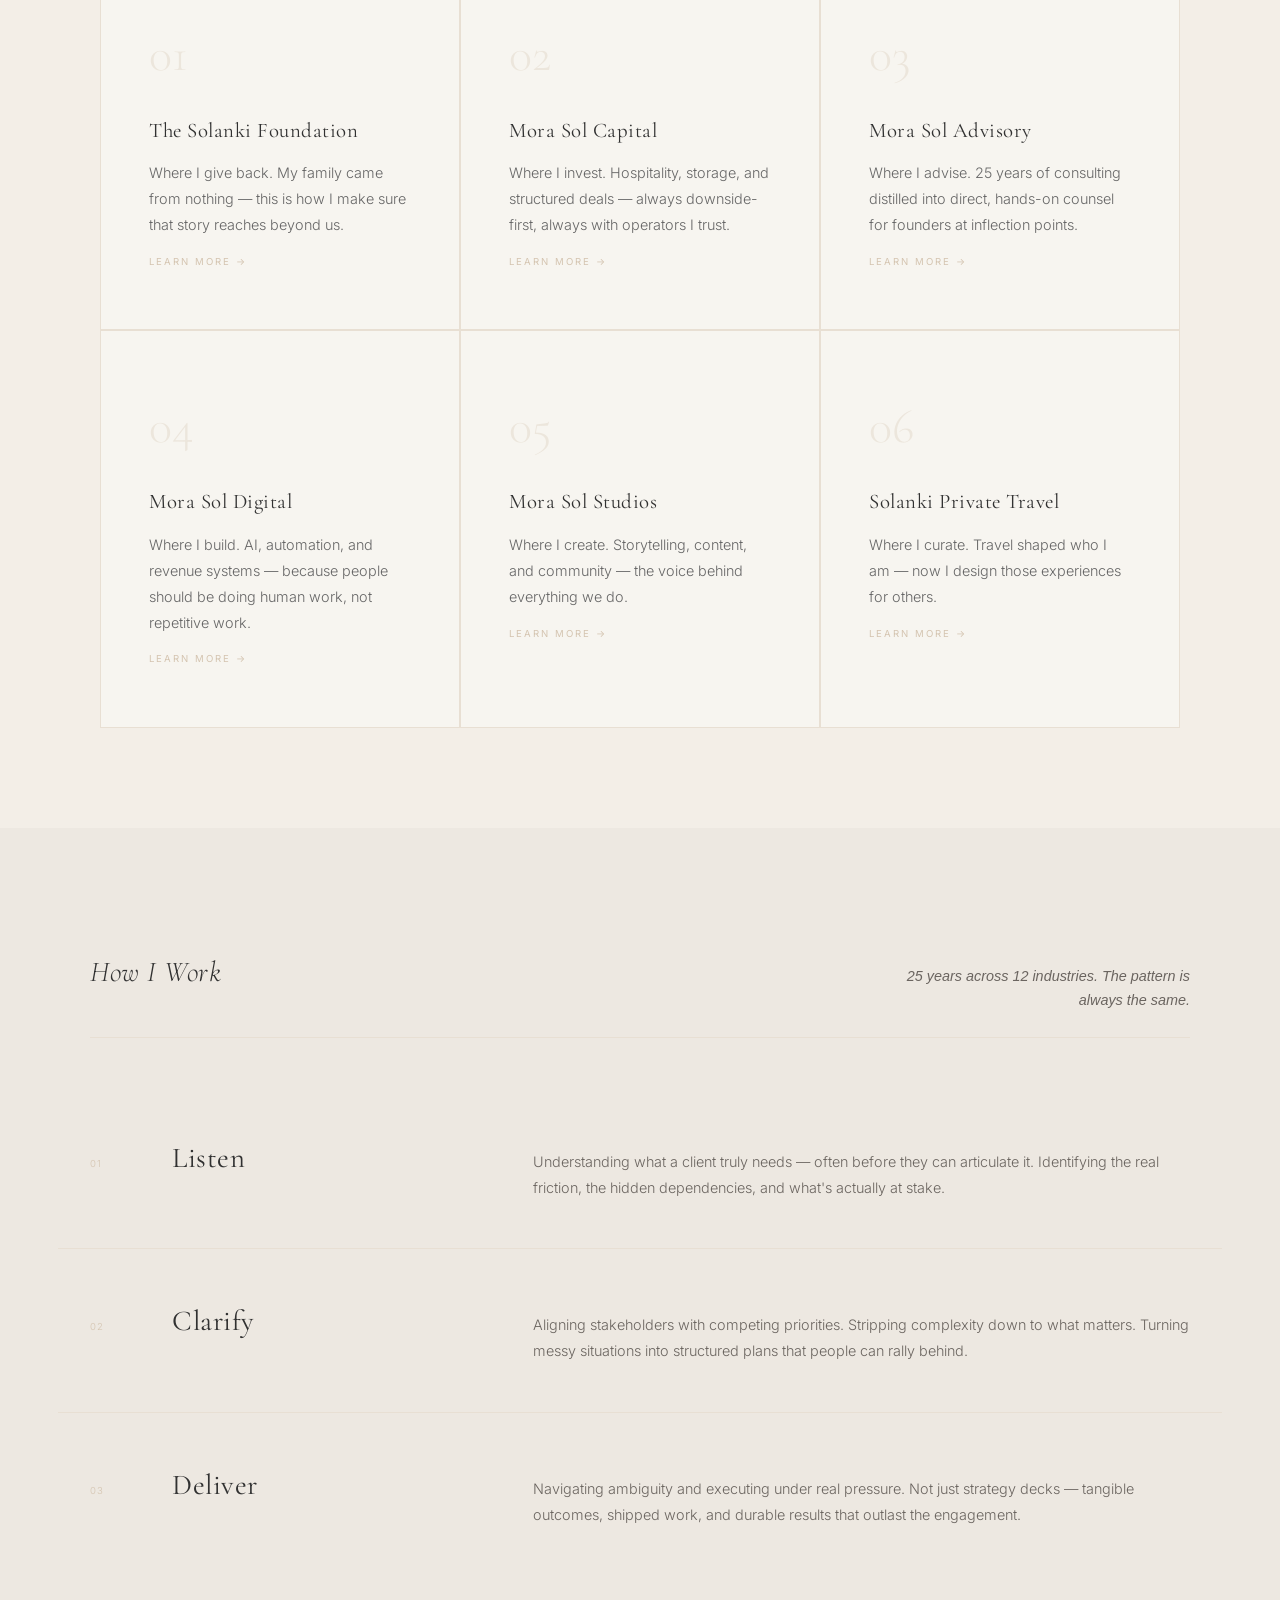
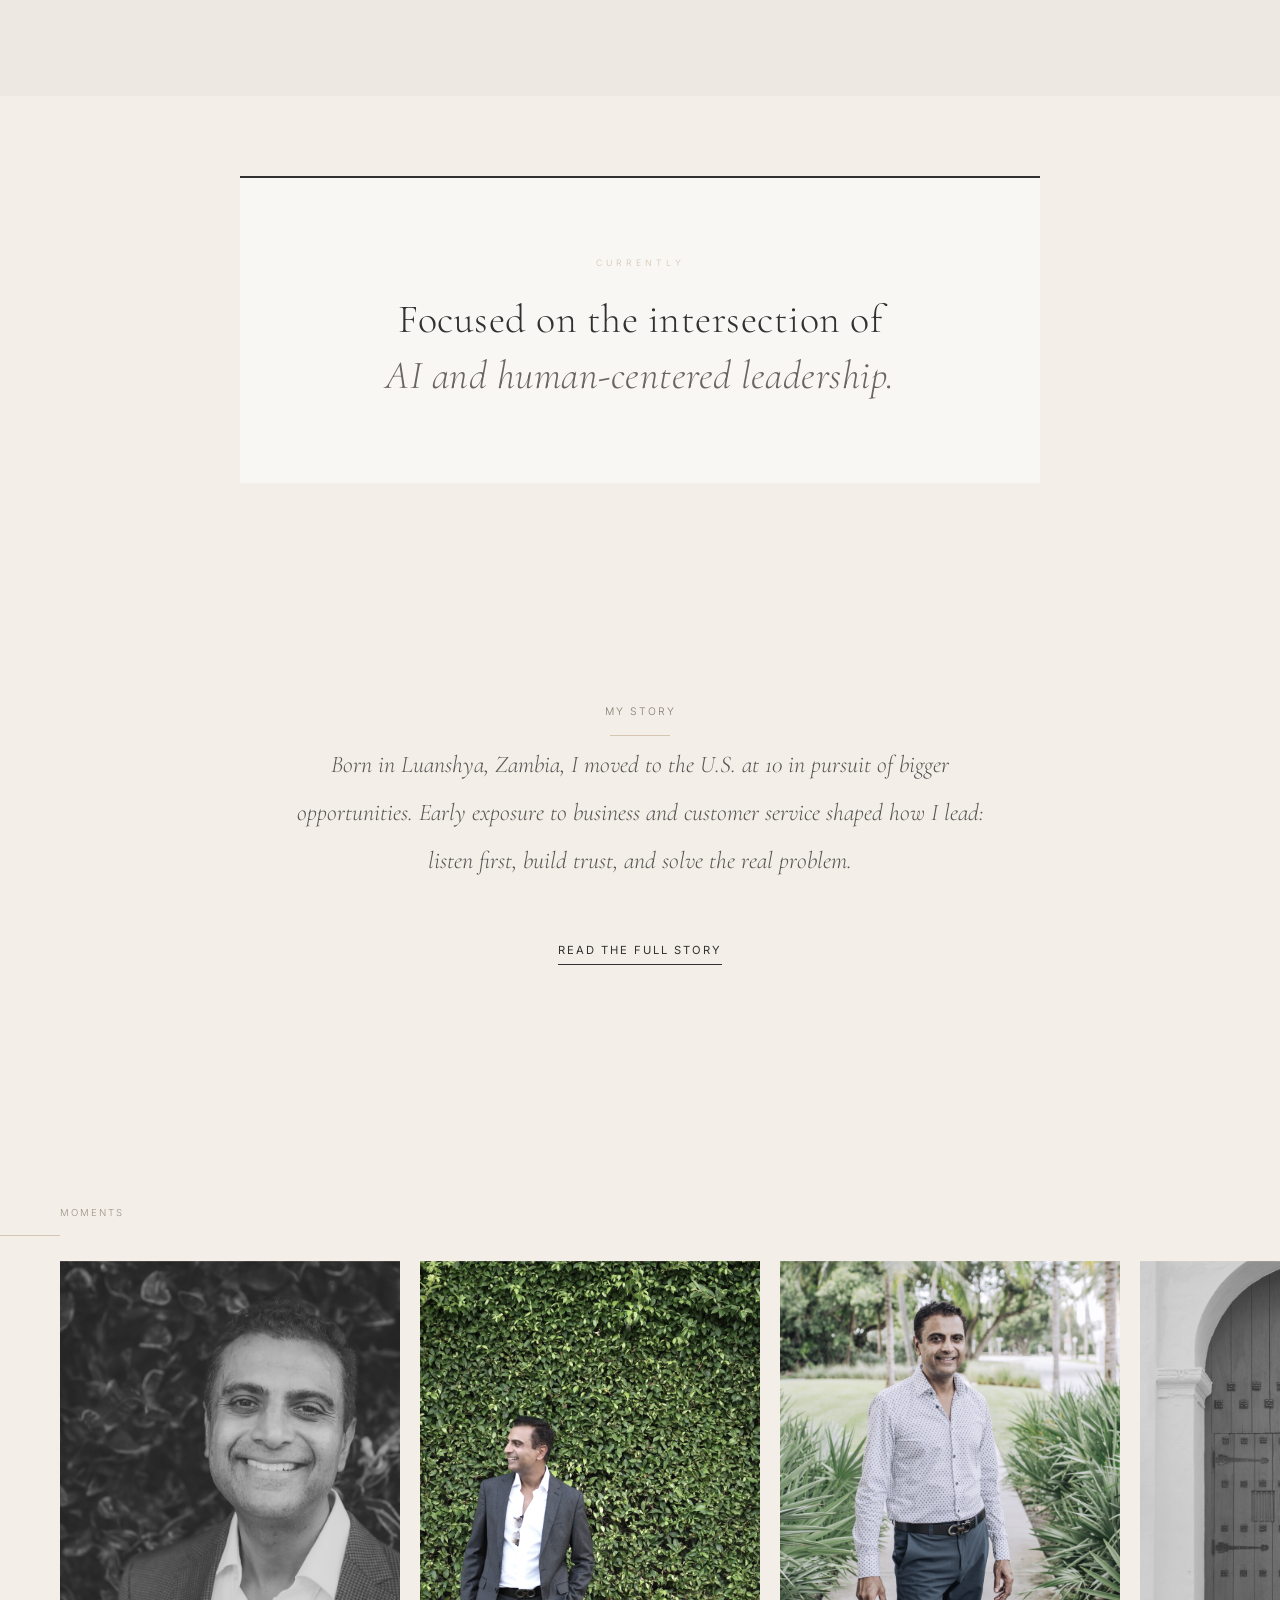
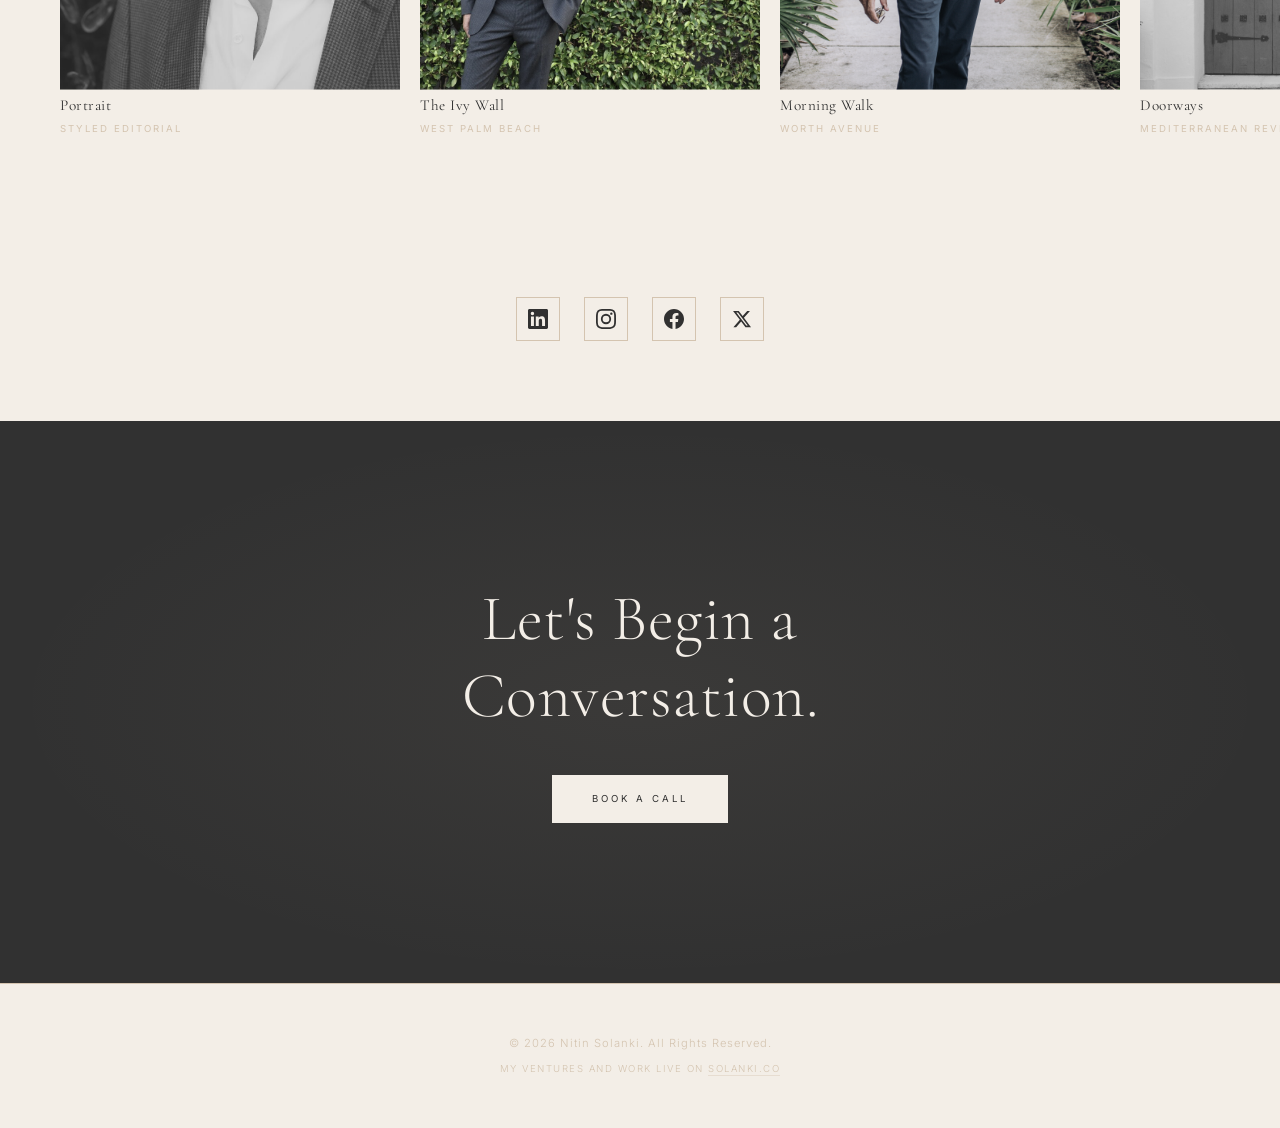
==== commit f905e4d9: "Rewrite pillar descriptions to differentiate from solanki.co Replace corporate copy-paste with perso" ====
--- a/index.html
+++ b/index.html
@@ -1161,43 +1161,43 @@
         <div class="platform-header fade-in">
             <p class="section-eyebrow line-accent line-accent-center" style="text-align: center;">The Platform</p>
             <h2 class="section-title" style="text-align: center; margin-bottom: 16px;">Solanki Co</h2>
-            <p>A curated ecosystem of ventures built on disciplined execution, authentic relationships, and enduring value.</p>
+            <p>Six ventures. One thread — the belief that how you build matters as much as what you build.</p>
         </div>
         <div class="platform-grid">
             <div class="platform-card stagger-item">
                 <div class="platform-card-number">01</div>
                 <h3>The Solanki Foundation</h3>
-                <p>Directing resources toward causes where cultural understanding, sustained commitment, and quiet discipline can create meaningful change.</p>
+                <p>Where I give back. My family came from nothing — this is how I make sure that story reaches beyond us.</p>
                 <a href="https://solanki.co/foundation.html" class="platform-card-link" target="_blank" rel="noopener noreferrer">Learn more &rarr;</a>
             </div>
             <div class="platform-card stagger-item">
                 <div class="platform-card-number">02</div>
                 <h3>Mora Sol Capital</h3>
-                <p>Hospitality, storage, and structured funding. Downside-first capital deployed through disciplined partnerships.</p>
+                <p>Where I invest. Hospitality, storage, and structured deals — always downside-first, always with operators I trust.</p>
                 <a href="https://solanki.co/capital.html" class="platform-card-link" target="_blank" rel="noopener noreferrer">Learn more &rarr;</a>
             </div>
             <div class="platform-card stagger-item">
                 <div class="platform-card-number">03</div>
                 <h3>Mora Sol Advisory</h3>
-                <p>Strategy, AI transformation, and operating counsel for founders and leadership teams navigating inflection points.</p>
+                <p>Where I advise. 25 years of consulting distilled into direct, hands-on counsel for founders at inflection points.</p>
                 <a href="workwithme.html" class="platform-card-link">Learn more &rarr;</a>
             </div>
             <div class="platform-card stagger-item">
                 <div class="platform-card-number">04</div>
                 <h3>Mora Sol Digital</h3>
-                <p>AI readiness, automation, CRM, and revenue infrastructure. From diagnostic to deployment — systems that scale without your time.</p>
+                <p>Where I build. AI, automation, and revenue systems — because people should be doing human work, not repetitive work.</p>
                 <a href="workwithme.html" class="platform-card-link">Learn more &rarr;</a>
             </div>
             <div class="platform-card stagger-item">
                 <div class="platform-card-number">05</div>
                 <h3>Mora Sol Studios</h3>
-                <p>Editorial storytelling, branded content, and community. The creative engine and voice of the platform.</p>
+                <p>Where I create. Storytelling, content, and community — the voice behind everything we do.</p>
                 <a href="https://solanki.co/studios.html" class="platform-card-link" target="_blank" rel="noopener noreferrer">Learn more &rarr;</a>
             </div>
             <div class="platform-card stagger-item">
                 <div class="platform-card-number">06</div>
                 <h3>Solanki Private Travel</h3>
-                <p>Tailor-made travel and experiences. Founder-led curation built on taste, discretion, and trusted partnerships.</p>
+                <p>Where I curate. Travel shaped who I am — now I design those experiences for others.</p>
                 <a href="travel.html" class="platform-card-link">Learn more &rarr;</a>
             </div>
         </div>
